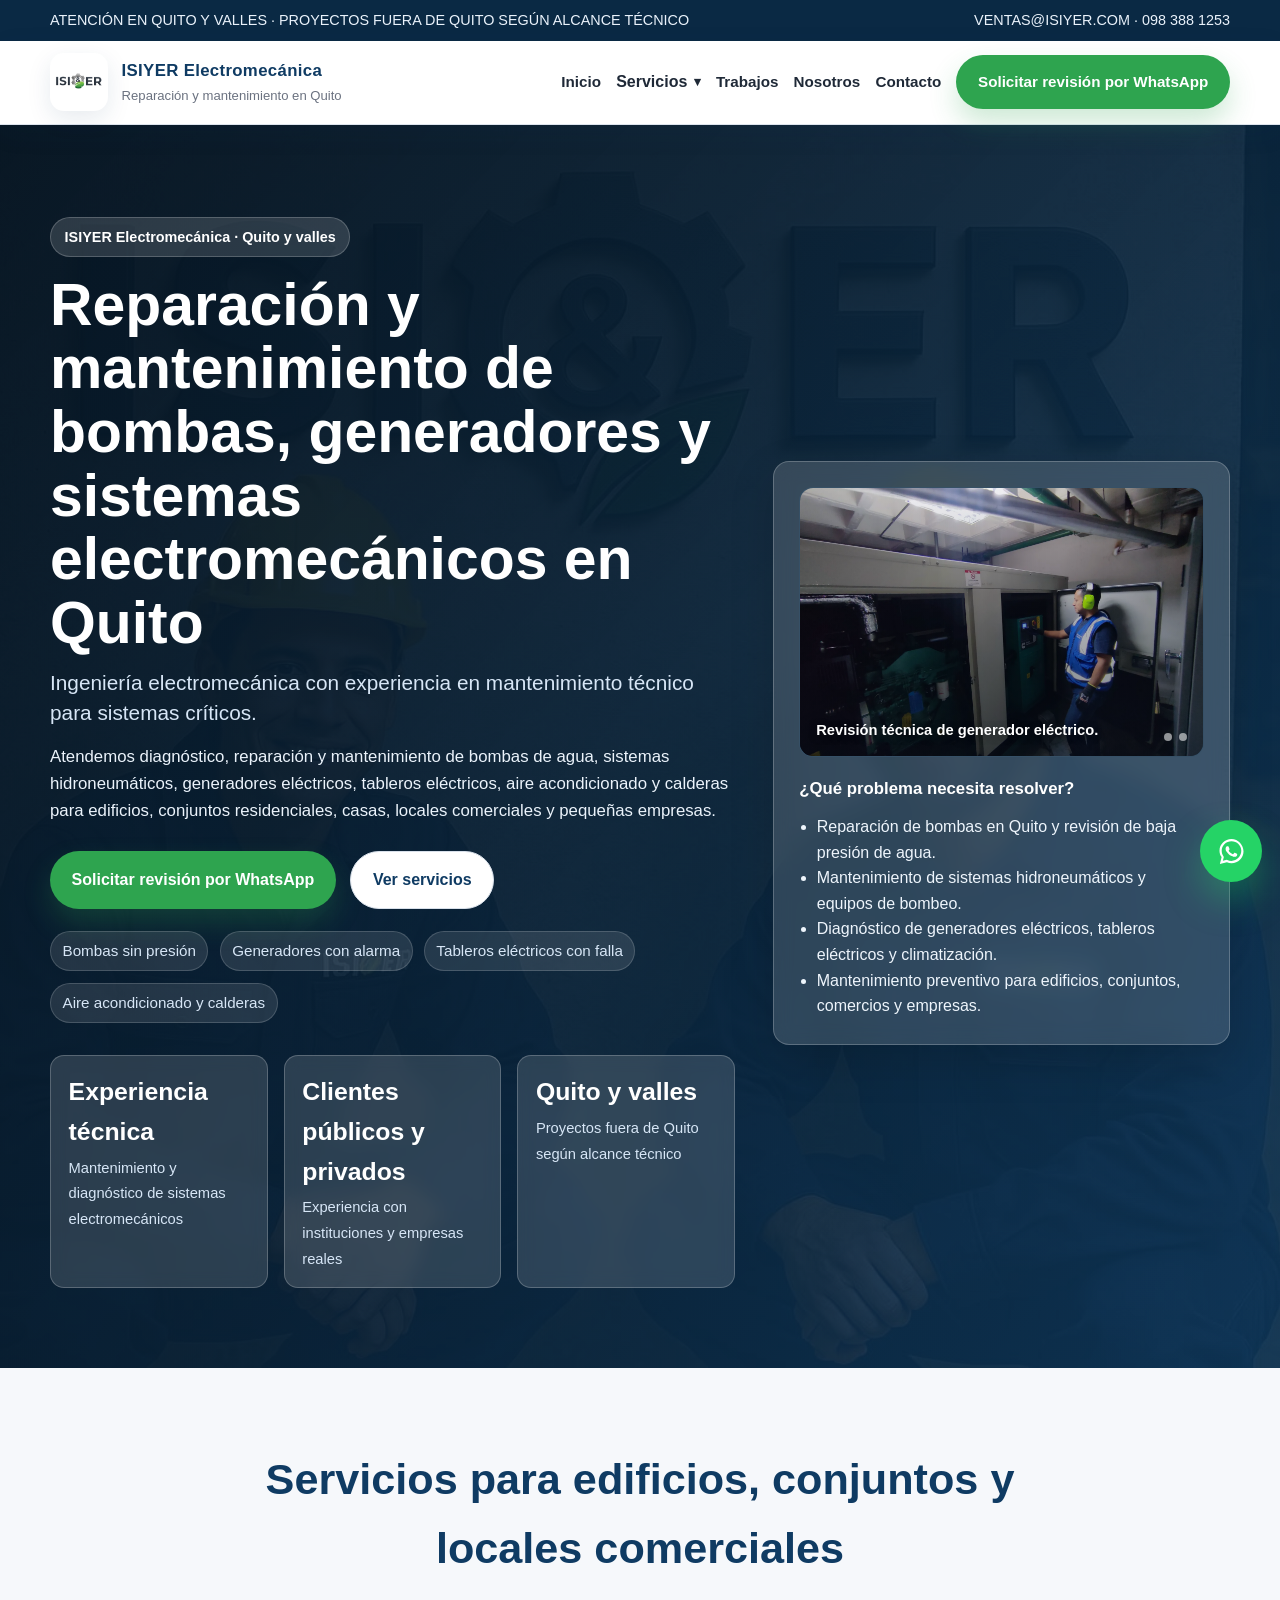
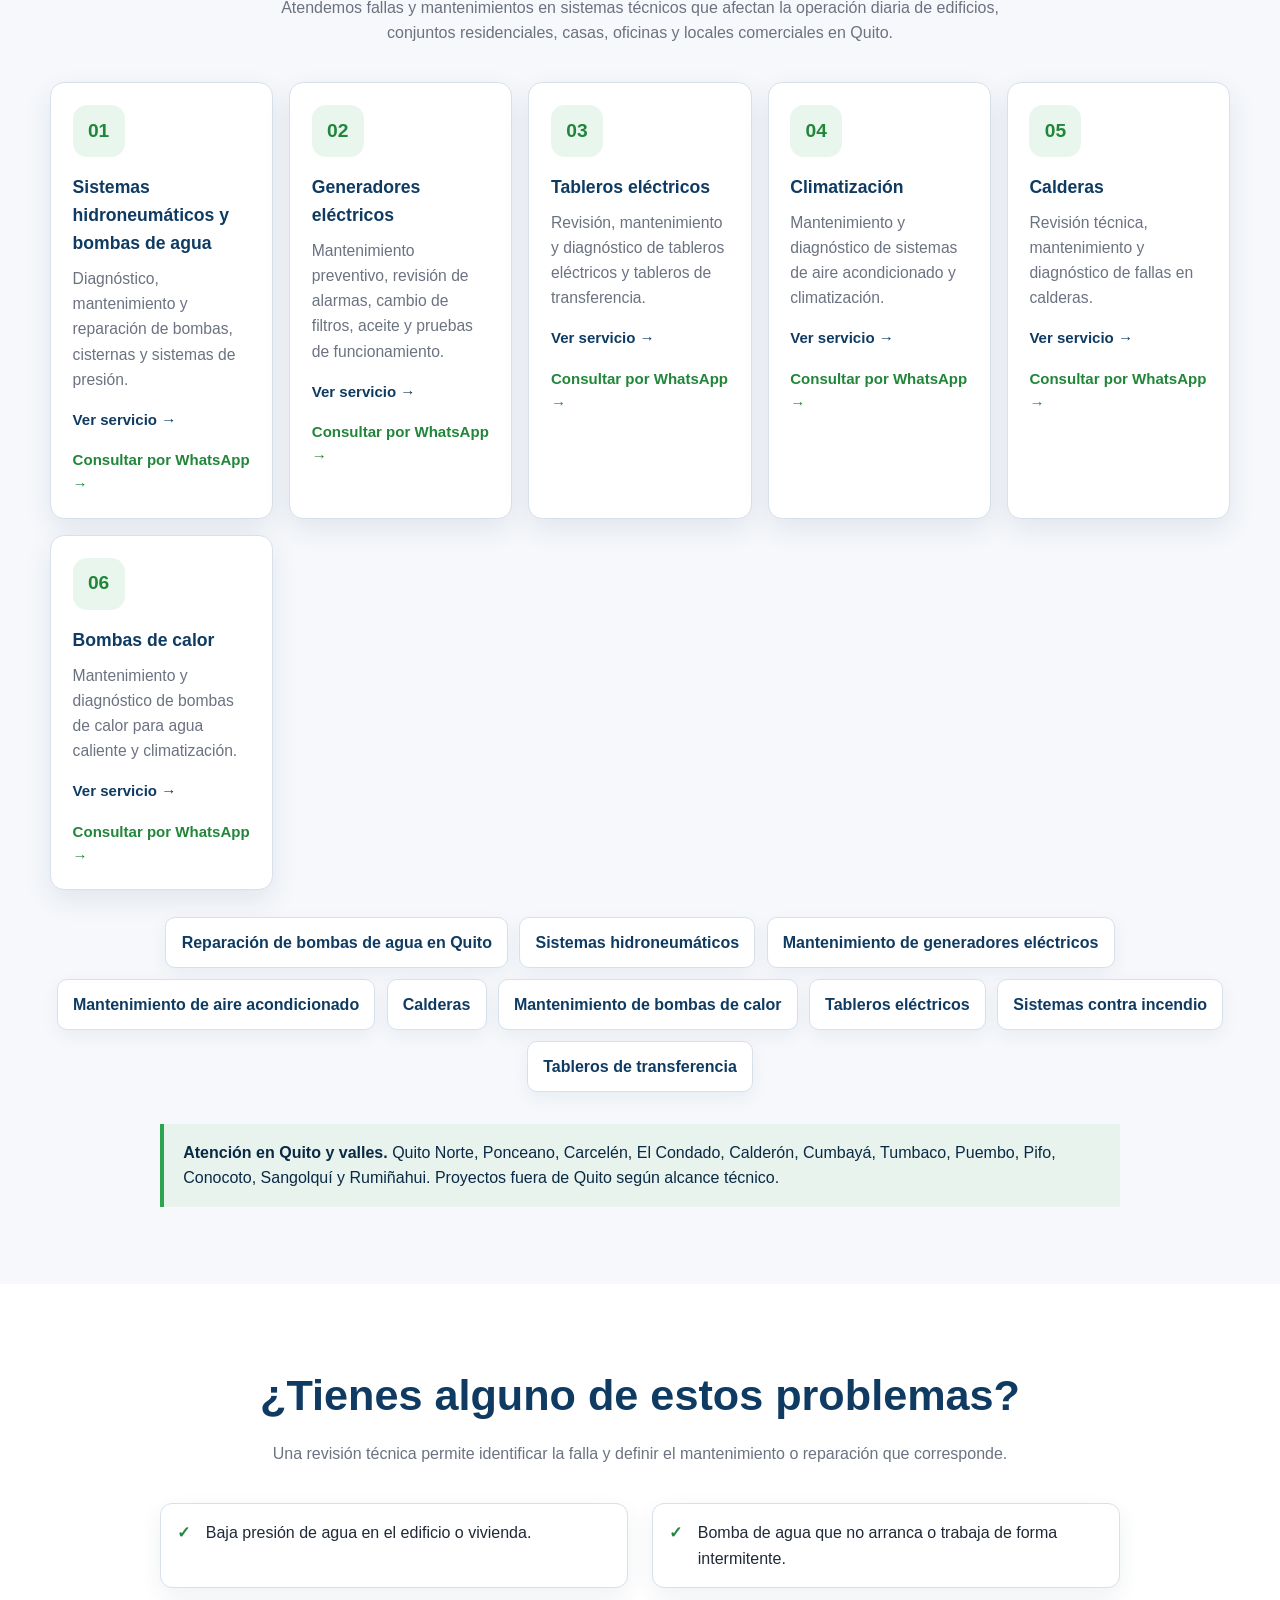
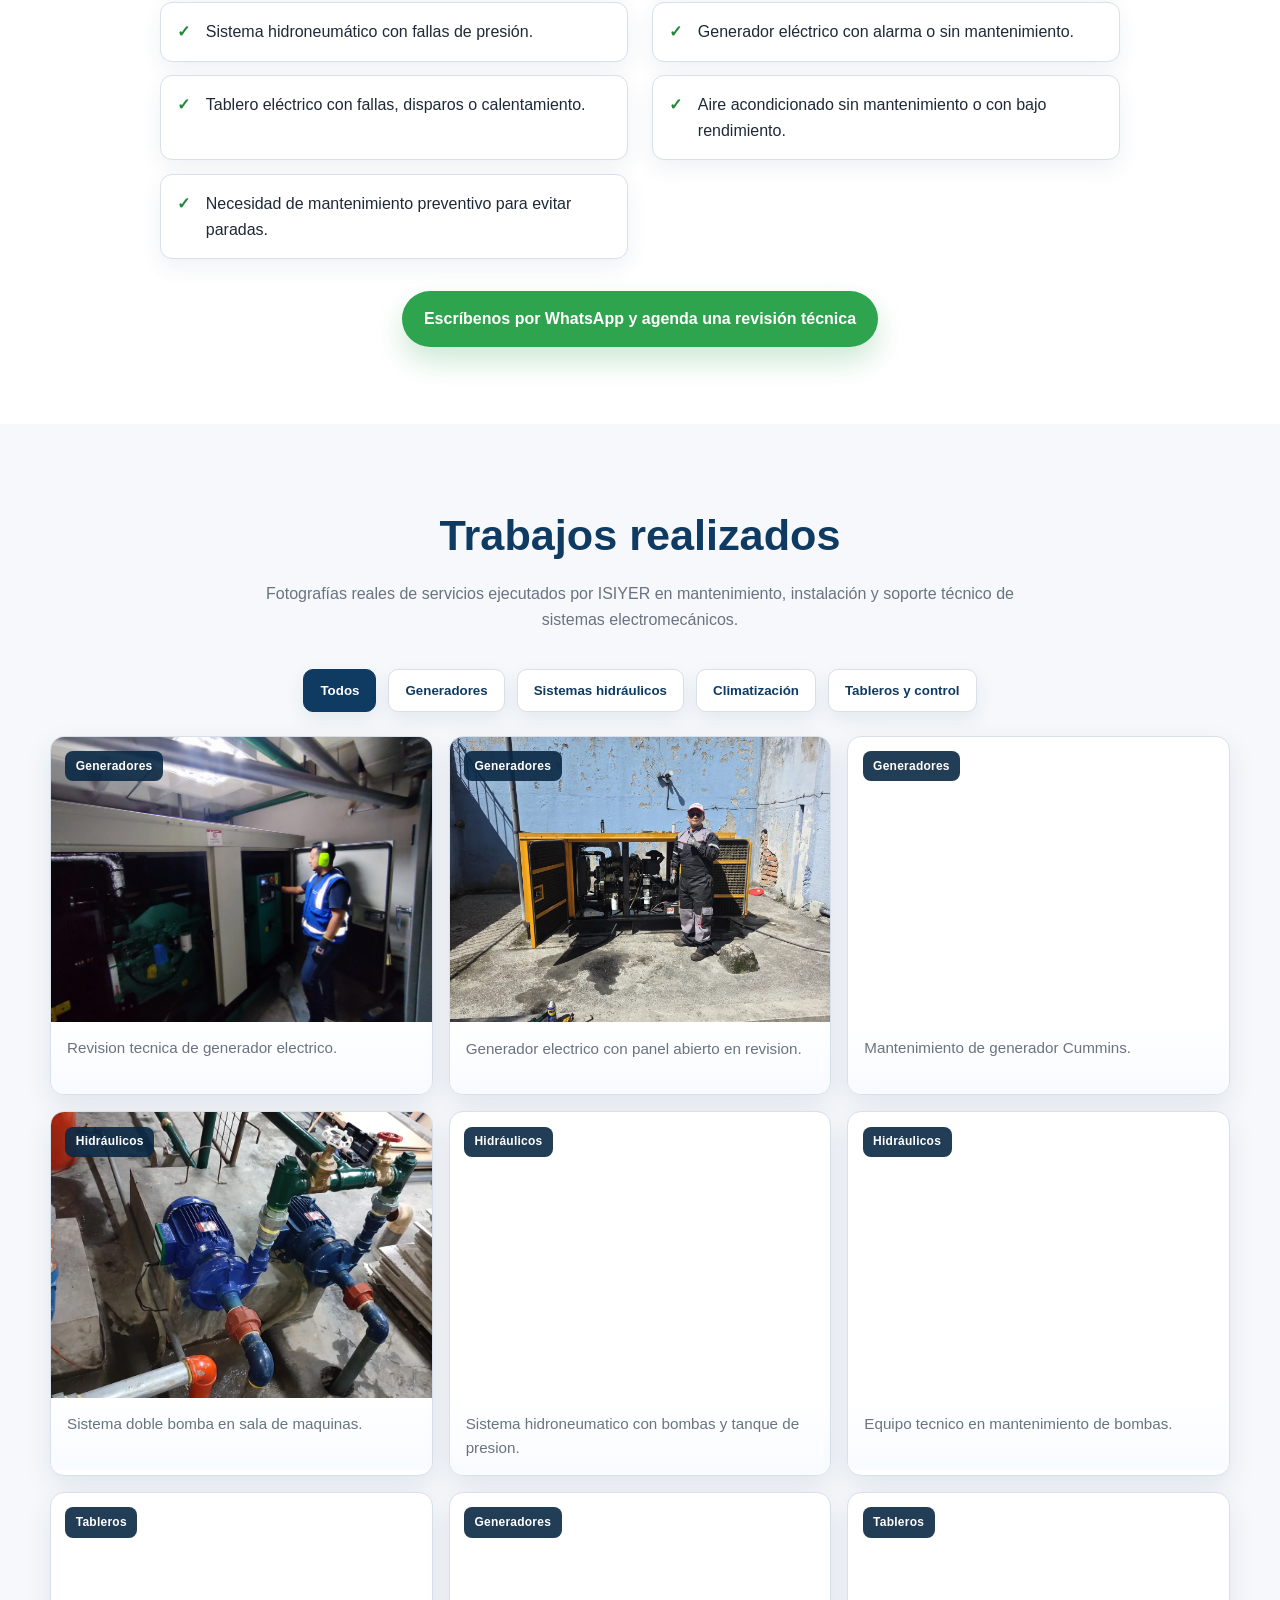
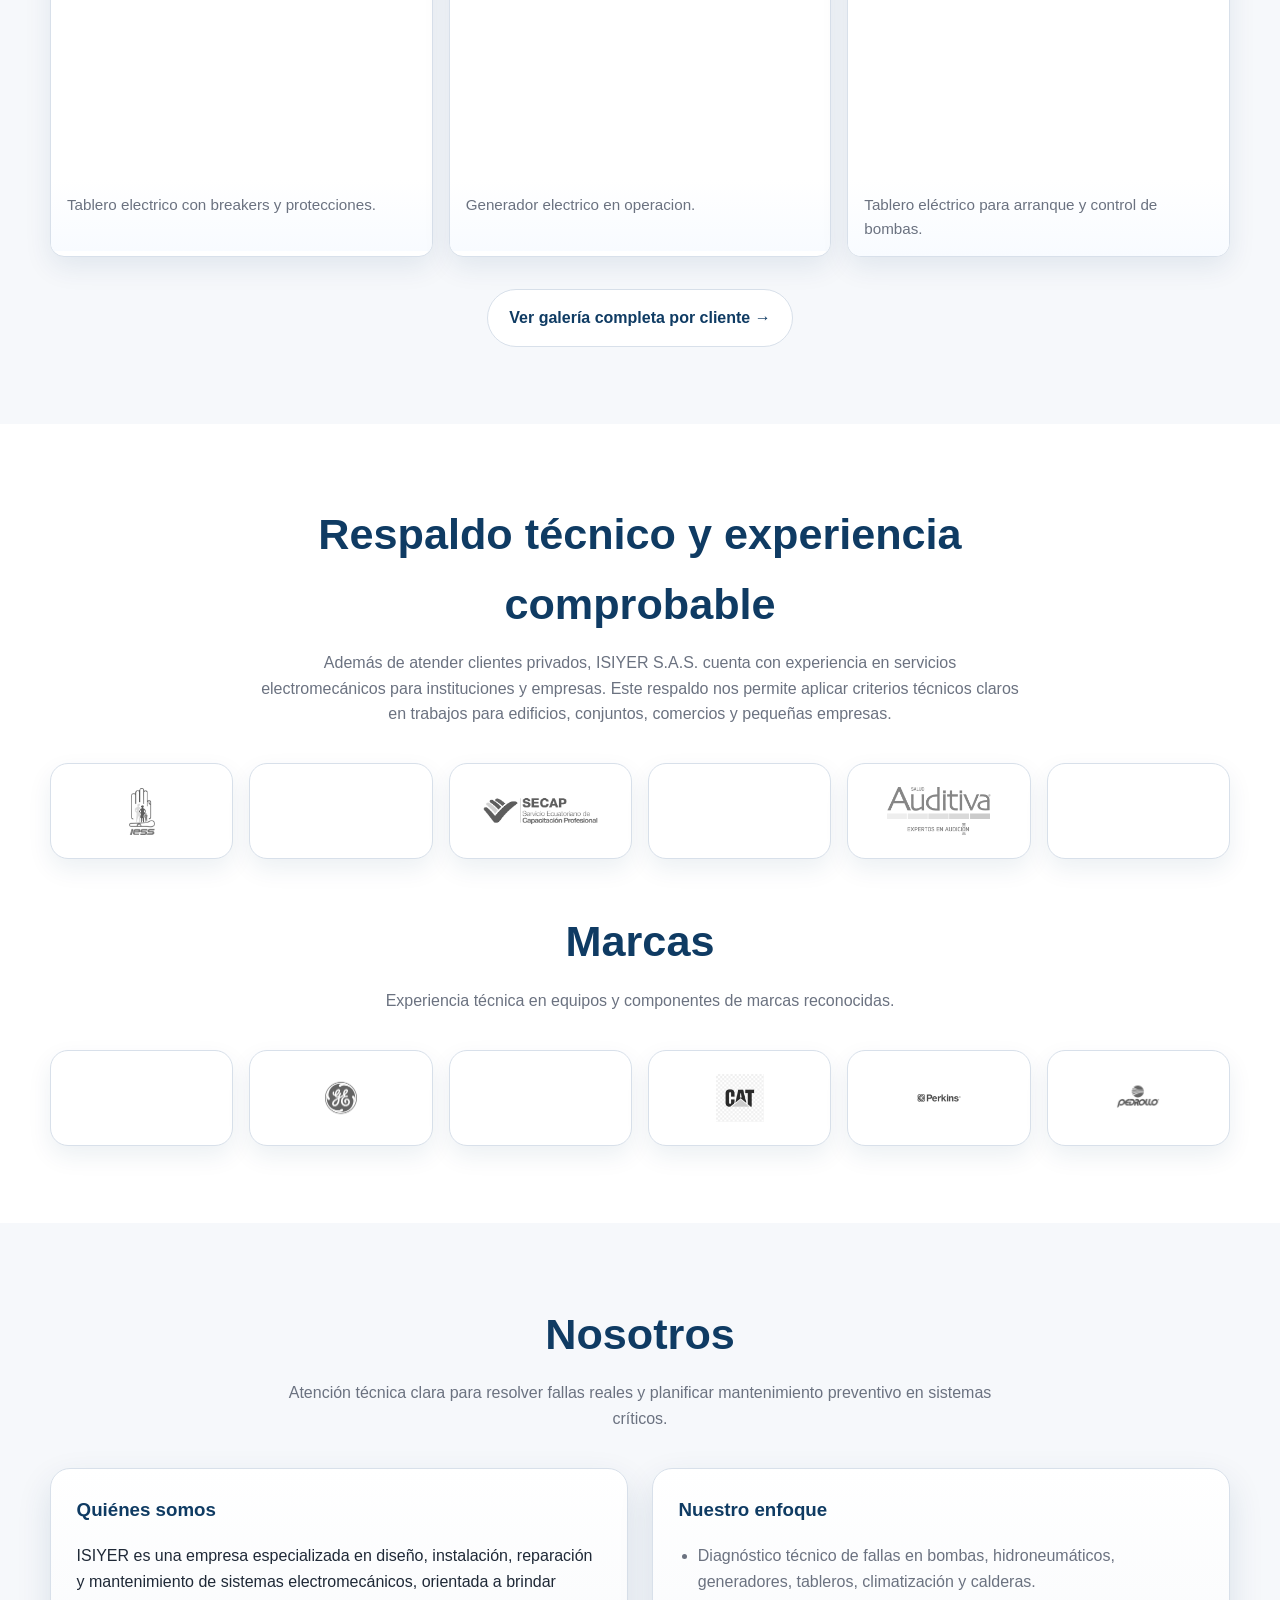
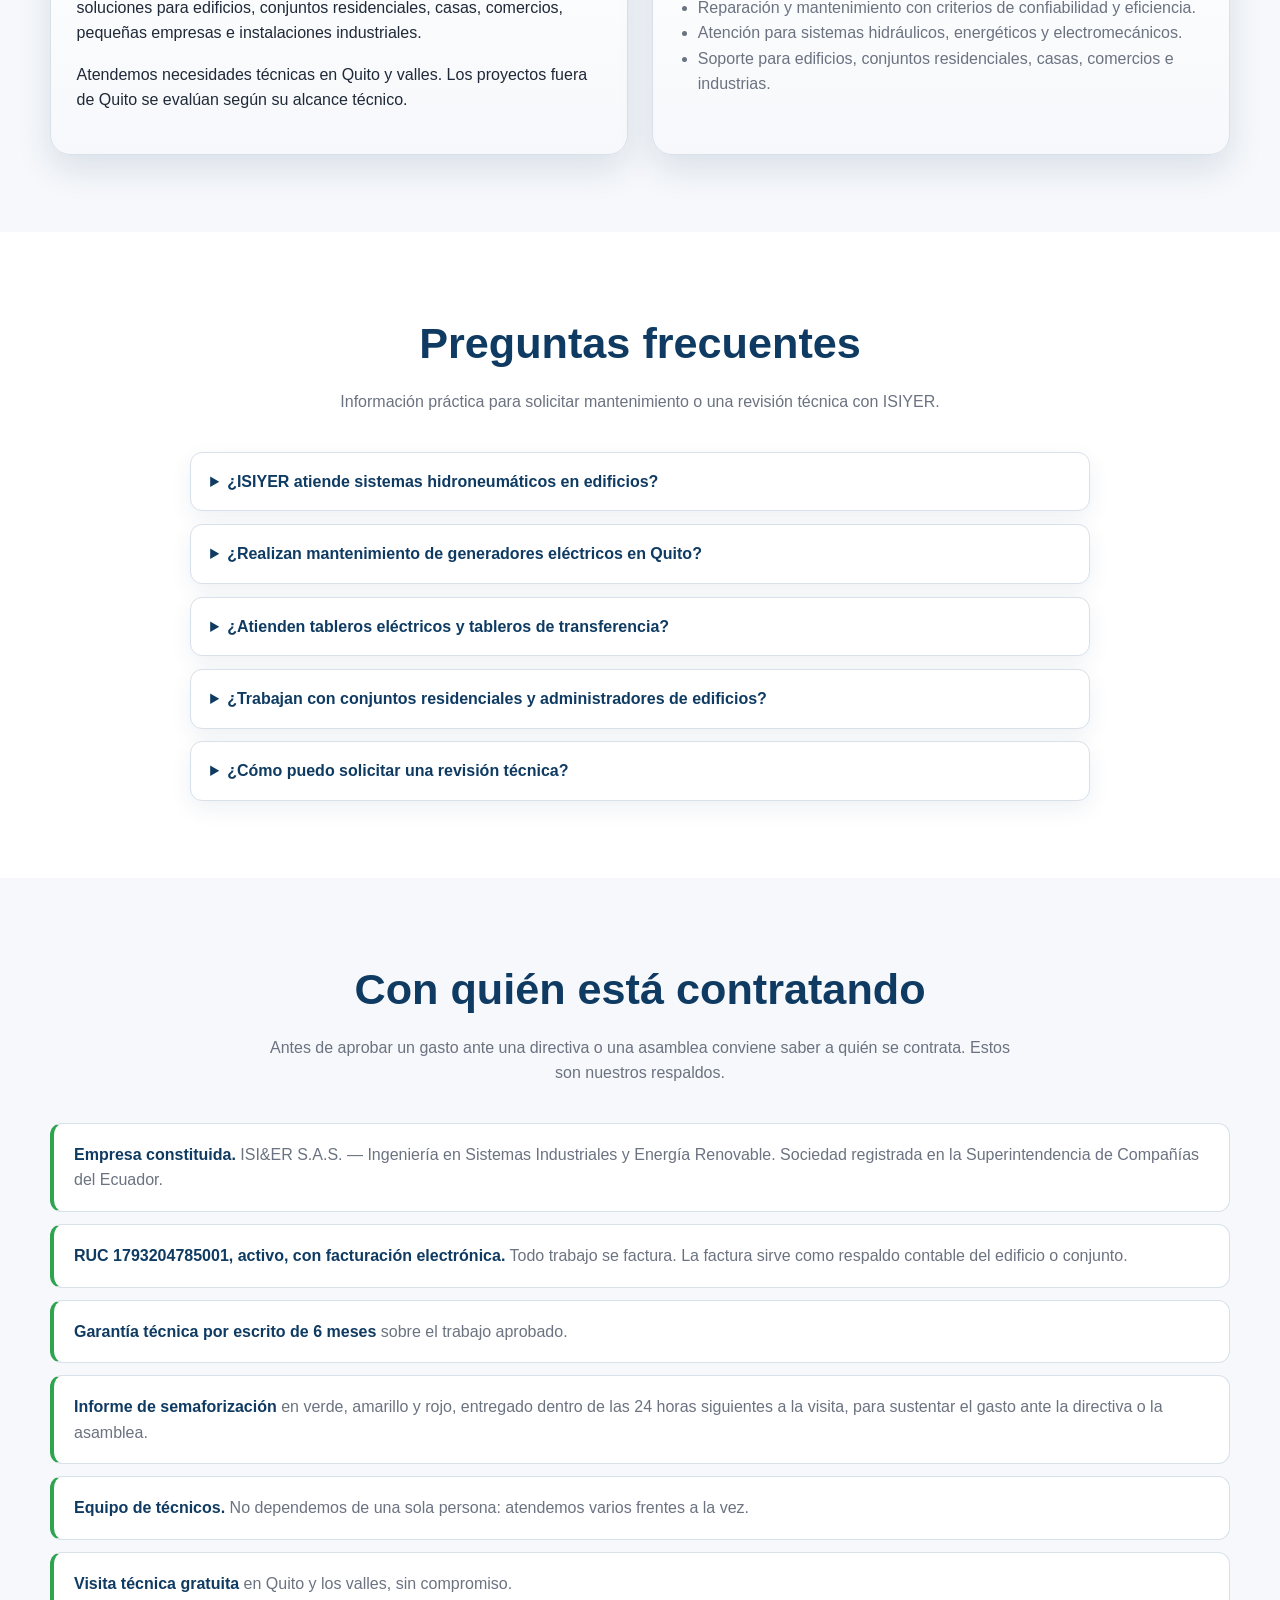
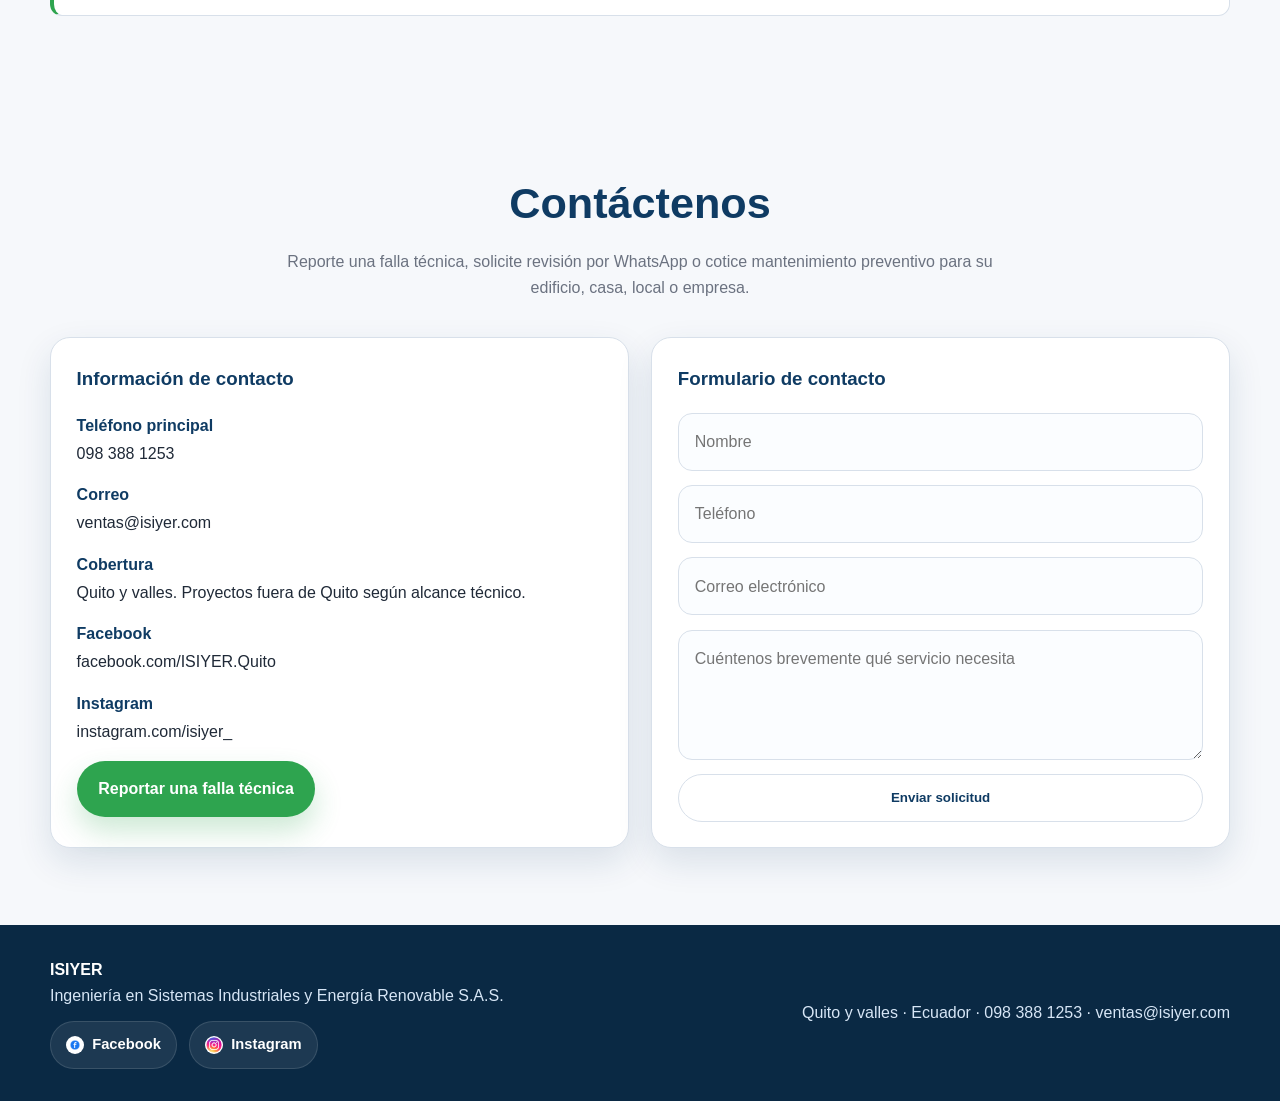
==== index.html @ 51ef0b0d "Portada: Bombas de calor en menu, tarjeta y chips + bloque de formalidad con RUC La pagina bombas-de" ====
<!DOCTYPE html>
<html lang="es">
<head>
  <meta charset="UTF-8" />
  <meta name="viewport" content="width=device-width, initial-scale=1.0" />
  <title>Reparación de bombas, generadores y tableros en Quito | ISIYER Electromecánica</title>
  <meta name="description" content="Mantenimiento y reparación de bombas de agua, sistemas hidroneumáticos, generadores eléctricos, tableros, climatización y calderas en Quito. Atención a edificios, conjuntos, casas y locales comerciales." />
  <meta name="robots" content="index, follow" />
  <link rel="canonical" href="https://www.isiyer.com/" />
  <meta name="author" content="ISIYER S.A.S." />
  <meta name="theme-color" content="#0f3b63" />
  <meta property="og:type" content="website" />
  <meta property="og:title" content="ISIYER Electromecánica | Reparación y mantenimiento en Quito" />
  <meta property="og:description" content="Revisión técnica de bombas, sistemas hidroneumáticos, generadores, tableros, climatización y calderas para edificios, conjuntos, casas y locales en Quito." />
  <meta property="og:image" content="1.jpeg" />
  <meta property="og:locale" content="es_EC" />
  <meta name="twitter:card" content="summary_large_image" />
  <meta name="twitter:title" content="ISIYER Electromecánica | Reparación y mantenimiento en Quito" />
  <meta name="twitter:description" content="Revisión técnica de bombas, hidroneumáticos, generadores, tableros, climatización y calderas para clientes privados en Quito." />
  <meta name="twitter:image" content="1.jpeg" />
  <link rel="icon" type="image/png" href="ISIYERLOGO.png">
  <script async src="https://www.googletagmanager.com/gtag/js?id=G-1HBVBWM2G4"></script>
  <script>
    window.dataLayer = window.dataLayer || [];
    function gtag(){dataLayer.push(arguments);}
    gtag('js', new Date());
    gtag('config', 'G-1HBVBWM2G4');
  </script>
  <script src="analytics-isiyer.js" defer></script>

  <style>
    html { -webkit-text-size-adjust: 100%; scroll-behavior: smooth; }
    body { text-rendering: optimizeLegibility; }

    :root {
      --primary: #0f3b63;
      --primary-dark: #0a2944;
      --accent: #2ea44f;
      --accent-dark: #22863a;
      --text: #1f2937;
      --muted: #6b7280;
      --bg: #f6f8fb;
      --white: #ffffff;
      --border: #d8e0ea;
      --shadow: 0 14px 35px rgba(15, 59, 99, 0.12);
      --radius: 20px;
      --max: 1180px;
    }

    * { box-sizing: border-box; }

    body {
      margin: 0;
      font-family: Arial, Helvetica, sans-serif;
      color: var(--text);
      background: var(--white);
      line-height: 1.6;
    }

    img {
      max-width: 100%;
      display: block;
    }

    a {
      color: inherit;
      text-decoration: none;
    }

    .container {
      width: min(var(--max), calc(100% - 2rem));
      margin: 0 auto;
    }

    .sr-only {
      position: absolute;
      width: 1px;
      height: 1px;
      padding: 0;
      margin: -1px;
      overflow: hidden;
      clip: rect(0, 0, 0, 0);
      white-space: nowrap;
      border: 0;
    }

    .topbar {
      background: var(--primary-dark);
      color: #eaf2fb;
      font-size: 0.9rem;
    }

    .topbar-inner {
      display: flex;
      justify-content: space-between;
      gap: 1rem;
      padding: 0.55rem 0;
      flex-wrap: wrap;
    }

    header {
      position: sticky;
      top: 0;
      z-index: 30;
      background: rgba(255,255,255,0.98);
      backdrop-filter: blur(10px);
      border-bottom: 1px solid rgba(216, 224, 234, 0.85);
      box-shadow: 0 8px 28px rgba(15, 59, 99, 0.07);
    }

    .nav {
      display: flex;
      align-items: center;
      justify-content: space-between;
      gap: 1.4rem;
      padding: 0.78rem 0;
    }

    .brand {
      display: flex;
      align-items: center;
      gap: 0.85rem;
      min-width: 0;
    }

    .brand img {
      width: 58px;
      height: 58px;
      object-fit: contain;
      border-radius: 14px;
      background: #fff;
      padding: 0.25rem;
      box-shadow: 0 8px 24px rgba(15, 59, 99, 0.10);
    }

    .brand-text {
      min-width: 0;
    }

    .brand-text strong {
      display: block;
      color: var(--primary);
      font-size: 1.05rem;
      letter-spacing: 0.02em;
    }

    .brand-text span {
      display: block;
      color: var(--muted);
      font-size: 0.82rem;
    }

    nav ul {
      display: flex;
      list-style: none;
      gap: 0.95rem;
      padding: 0;
      margin: 0;
      align-items: center;
      flex-wrap: wrap;
      justify-content: flex-end;
    }

    nav a {
      font-size: 0.95rem;
      font-weight: 700;
    }

    nav a:hover {
      color: var(--primary);
    }

    .btn {
      display: inline-flex;
      align-items: center;
      justify-content: center;
      gap: 0.5rem;
      padding: 0.95rem 1.35rem;
      border-radius: 999px;
      font-weight: 700;
      transition: transform 0.2s ease, box-shadow 0.2s ease, background 0.2s ease;
      border: none;
      cursor: pointer;
    }

    .btn:hover {
      transform: translateY(-2px);
    }

    .btn-primary {
      background: var(--accent);
      color: var(--white);
      box-shadow: 0 14px 28px rgba(46, 164, 79, 0.24);
    }

    .btn-primary:hover {
      background: var(--accent-dark);
    }

    .btn-secondary {
      background: var(--white);
      color: var(--primary);
      border: 1px solid var(--border);
    }

    .hero {
      background:
        linear-gradient(135deg, rgba(6,24,39,0.96), rgba(15,59,99,0.86)),
        url('1.jpeg') center/cover no-repeat;
      color: var(--white);
      padding: 5.8rem 0 5rem;
      overflow: hidden;
      position: relative;
    }

    .hero::before {
      content: "";
      position: absolute;
      inset: 0;
      background: linear-gradient(90deg, rgba(5,15,26,0.36), rgba(5,15,26,0.08));
      pointer-events: none;
    }

    .hero-grid {
      position: relative;
      z-index: 1;
      display: grid;
      grid-template-columns: 1.2fr 0.8fr;
      gap: 2.4rem;
      align-items: center;
    }

    .eyebrow {
      display: inline-block;
      background: rgba(255,255,255,0.14);
      border: 1px solid rgba(255,255,255,0.2);
      padding: 0.45rem 0.85rem;
      border-radius: 999px;
      font-size: 0.9rem;
      margin-bottom: 1rem;
      font-weight: 700;
    }

    .hero h1 {
      font-size: clamp(2.15rem, 4.6vw, 3.75rem);
      line-height: 1.08;
      margin: 0 0 1rem;
      max-width: 840px;
    }

    .hero h1 span {
      display: block;
      font-size: clamp(1rem, 2vw, 1.3rem);
      font-weight: 500;
      color: #d7e6f6;
      margin-top: 0.85rem;
      line-height: 1.45;
    }

    .hero p {
      margin: 0 0 1.65rem;
      font-size: 1.05rem;
      color: #ebf3fb;
      max-width: 680px;
    }

    .hero-actions {
      display: flex;
      flex-wrap: wrap;
      gap: 0.9rem;
      margin-bottom: 1.35rem;
    }

    .hero-points {
      display: flex;
      gap: 0.7rem;
      flex-wrap: wrap;
      color: #d7e6f6;
      font-size: 0.95rem;
    }

    .hero-points span {
      background: rgba(255,255,255,0.11);
      border: 1px solid rgba(255,255,255,0.16);
      border-radius: 999px;
      padding: 0.45rem 0.72rem;
    }

    .trust-stats {
      display: grid;
      grid-template-columns: repeat(3, 1fr);
      gap: 1rem;
      margin-top: 2rem;
    }

    .stat-box {
      background: rgba(255,255,255,0.14);
      border: 1px solid rgba(255,255,255,0.22);
      border-radius: 14px;
      padding: 1rem 1.1rem;
      backdrop-filter: blur(8px);
    }

    .stat-box strong {
      display: block;
      font-size: 1.55rem;
      color: #ffffff;
      margin-bottom: 0.2rem;
    }

    .stat-box span {
      color: #d7e6f6;
      font-size: 0.92rem;
    }

    .hero-card {
      background: rgba(255,255,255,0.15);
      border: 1px solid rgba(255,255,255,0.22);
      border-radius: 16px;
      padding: 1.55rem;
      box-shadow: 0 16px 45px rgba(0,0,0,0.15);
      backdrop-filter: blur(10px);
    }

    .hero-card h3 {
      margin-top: 0;
      margin-bottom: 0.7rem;
      font-size: 1.05rem;
    }

    .hero-card ul {
      margin: 0;
      padding-left: 1.1rem;
      color: #eef5fc;
    }

    .hero-carousel {
      position: relative;
      min-height: 270px;
      border-radius: 14px;
      overflow: hidden;
      margin-bottom: 1.2rem;
      background: #0a2944;
      border: 1px solid rgba(255,255,255,0.18);
    }

    .hero-slide {
      position: absolute;
      inset: 0;
      margin: 0;
      opacity: 0;
      animation: heroFade 12s infinite;
    }

    .hero-slide:first-child {
      opacity: 1;
    }

    .hero-slide:nth-child(2) {
      animation-delay: 6s;
    }

    .hero-slide img {
      width: 100%;
      height: 100%;
      min-height: 270px;
      object-fit: cover;
    }

    .hero-slide::after {
      content: "";
      position: absolute;
      inset: 0;
      background: linear-gradient(180deg, rgba(5,15,26,0.05), rgba(5,15,26,0.58));
    }

    .hero-slide figcaption {
      position: absolute;
      left: 1rem;
      right: 3.2rem;
      bottom: 0.85rem;
      z-index: 1;
      color: #ffffff;
      font-size: 0.92rem;
      font-weight: 700;
      text-shadow: 0 2px 8px rgba(0,0,0,0.35);
    }

    .hero-carousel-dots {
      position: absolute;
      right: 1rem;
      bottom: 0.95rem;
      z-index: 2;
      display: flex;
      gap: 0.45rem;
    }

    .hero-carousel-dots span {
      width: 8px;
      height: 8px;
      border-radius: 50%;
      background: rgba(255,255,255,0.55);
      animation: heroDot 12s infinite;
    }

    .hero-carousel-dots span:nth-child(2) {
      animation-delay: 6s;
    }

    @keyframes heroFade {
      0%, 45% { opacity: 1; }
      50%, 95% { opacity: 0; }
      100% { opacity: 1; }
    }

    @keyframes heroDot {
      0%, 45% { background: #ffffff; transform: scale(1.25); }
      50%, 95% { background: rgba(255,255,255,0.55); transform: scale(1); }
      100% { background: #ffffff; transform: scale(1.25); }
    }

    @media (prefers-reduced-motion: reduce) {
      .hero-slide,
      .hero-carousel-dots span,
      .whatsapp-float {
        animation: none;
      }

      .hero-slide {
        opacity: 0;
      }

      .hero-slide:first-child {
        opacity: 1;
      }
    }

    .section {
      padding: 4.8rem 0;
    }

    .section.alt {
      background: var(--bg);
    }

    .section-title {
      text-align: center;
      max-width: 760px;
      margin: 0 auto 2.3rem;
    }

    .section-title h2 {
      margin: 0 0 0.7rem;
      font-size: clamp(1.8rem, 4vw, 2.7rem);
      color: var(--primary);
    }

    .section-title p {
      margin: 0;
      color: var(--muted);
    }

    .grid-4 {
      display: grid;
      grid-template-columns: repeat(4, 1fr);
      gap: 1rem;
    }

    .service-grid {
      grid-template-columns: repeat(5, minmax(0, 1fr));
    }

    .card {
      background: var(--white);
      border: 1px solid var(--border);
      border-radius: 14px;
      padding: 1.35rem;
      box-shadow: 0 10px 28px rgba(15, 59, 99, 0.09);
      height: 100%;
      transition: transform 0.2s ease, box-shadow 0.2s ease, border-color 0.2s ease;
    }

    .card:hover {
      transform: translateY(-3px);
      border-color: rgba(46, 164, 79, 0.35);
      box-shadow: 0 16px 34px rgba(15, 59, 99, 0.14);
    }

    .card-icon {
      width: 52px;
      height: 52px;
      border-radius: 14px;
      display: grid;
      place-items: center;
      background: rgba(46, 164, 79, 0.10);
      color: var(--accent-dark);
      font-weight: bold;
      margin-bottom: 1rem;
      font-size: 1.2rem;
    }

    .card h3 {
      margin: 0 0 0.55rem;
      color: var(--primary);
      font-size: 1.1rem;
    }

    .card p {
      margin: 0;
      color: var(--muted);
      font-size: 0.98rem;
    }

    .service-cta {
      display: inline-flex;
      margin-top: 1rem;
      color: var(--accent-dark);
      font-weight: 700;
      font-size: 0.94rem;
    }

    .service-cta:hover {
      color: var(--primary);
    }

    .service-page-link {
      display: inline-flex;
      margin-top: 1rem;
      margin-right: 0.85rem;
      color: var(--primary);
      font-size: 0.94rem;
      font-weight: 800;
    }

    .service-page-link:hover {
      color: var(--accent-dark);
    }

    .problem-grid {
      display: grid;
      grid-template-columns: repeat(2, 1fr);
      gap: 0.85rem 1.5rem;
      max-width: 960px;
      margin: 0 auto 2rem;
      padding: 0;
      list-style: none;
    }

    .problem-grid li {
      position: relative;
      padding: 1rem 1rem 1rem 2.8rem;
      background: var(--white);
      border: 1px solid var(--border);
      border-radius: 12px;
      box-shadow: 0 8px 22px rgba(15, 59, 99, 0.07);
    }

    .problem-grid li::before {
      content: "✓";
      position: absolute;
      left: 1rem;
      color: var(--accent-dark);
      font-weight: 700;
    }

    .section-cta {
      text-align: center;
    }

    .coverage-note {
      max-width: 960px;
      margin: 2rem auto 0;
      padding: 1rem 1.2rem;
      border-left: 4px solid var(--accent);
      background: rgba(46, 164, 79, 0.07);
      color: var(--primary-dark);
    }

    .faq-list {
      max-width: 900px;
      margin: 0 auto;
      display: grid;
      gap: 0.8rem;
    }

    .faq-list details {
      background: var(--white);
      border: 1px solid var(--border);
      border-radius: 12px;
      padding: 1rem 1.2rem;
      box-shadow: 0 8px 22px rgba(15, 59, 99, 0.07);
    }

    .faq-list summary {
      color: var(--primary);
      font-weight: 700;
      cursor: pointer;
    }

    .faq-list p {
      margin: 0.75rem 0 0;
      color: var(--muted);
    }

    .service-links {
      margin-top: 1.7rem;
      display: flex;
      gap: 0.7rem;
      flex-wrap: wrap;
      justify-content: center;
    }

    .chip {
      padding: 0.72rem 0.95rem;
      border: 1px solid var(--border);
      border-radius: 10px;
      background: var(--white);
      color: var(--primary);
      font-weight: 600;
      box-shadow: 0 6px 18px rgba(15, 59, 99, 0.06);
    }

    .gallery-toolbar {
      display: flex;
      justify-content: center;
      gap: 0.75rem;
      flex-wrap: wrap;
      margin-bottom: 1.5rem;
    }

    .filter-btn {
      border: 1px solid var(--border);
      background: var(--white);
      color: var(--primary);
      padding: 0.8rem 1rem;
      border-radius: 10px;
      font-weight: 700;
      cursor: pointer;
      transition: all 0.2s ease;
      box-shadow: 0 8px 20px rgba(15, 59, 99, 0.08);
    }

    .filter-btn:hover,
    .filter-btn.active {
      background: var(--primary);
      color: var(--white);
      border-color: var(--primary);
    }

    .gallery {
      display: grid;
      grid-template-columns: repeat(3, 1fr);
      gap: 1rem;
    }

    .gallery figure {
      margin: 0;
      background: var(--white);
      border-radius: 14px;
      overflow: hidden;
      border: 1px solid var(--border);
      box-shadow: 0 10px 28px rgba(15, 59, 99, 0.09);
      cursor: pointer;
      transition: transform 0.25s ease, box-shadow 0.25s ease;
      position: relative;
    }

    .gallery figure:hover {
      transform: translateY(-4px);
      box-shadow: 0 18px 38px rgba(15, 59, 99, 0.18);
    }

    .gallery figure.hidden {
      display: none;
    }

    .gallery img {
      aspect-ratio: 4 / 3;
      object-fit: cover;
      width: 100%;
    }

    .gallery figcaption {
      padding: 0.9rem 1rem;
      color: var(--muted);
      font-size: 0.95rem;
      min-height: 72px;
      background: linear-gradient(180deg, #ffffff, #f8fbff);
    }

    .gallery-tag {
      position: absolute;
      top: 0.9rem;
      left: 0.9rem;
      background: rgba(10, 41, 68, 0.9);
      color: var(--white);
      padding: 0.35rem 0.65rem;
      border-radius: 8px;
      font-size: 0.75rem;
      font-weight: 700;
      letter-spacing: 0.02em;
    }

    .lightbox {
      position: fixed;
      inset: 0;
      background: rgba(5, 15, 26, 0.88);
      display: none;
      align-items: center;
      justify-content: center;
      padding: 1.2rem;
      z-index: 200;
    }

    .lightbox.open {
      display: flex;
    }

    .lightbox-content {
      max-width: 1100px;
      width: 100%;
      background: #0c2237;
      border-radius: 24px;
      overflow: hidden;
      border: 1px solid rgba(255,255,255,0.12);
      box-shadow: 0 24px 60px rgba(0, 0, 0, 0.35);
    }

    .lightbox-content img {
      width: 100%;
      max-height: 72vh;
      object-fit: contain;
      background: #091826;
    }

    .lightbox-caption {
      padding: 1rem 1.2rem 1.25rem;
      color: #e8f1fb;
    }

    .lightbox-close {
      position: absolute;
      top: 1.25rem;
      right: 1.25rem;
      width: 46px;
      height: 46px;
      border: none;
      border-radius: 50%;
      background: rgba(255,255,255,0.14);
      color: var(--white);
      font-size: 1.5rem;
      cursor: pointer;
    }

    .logo-grid {
      display: grid;
      grid-template-columns: repeat(6, 1fr);
      gap: 1rem;
      align-items: stretch;
    }

    .logo-box {
      background: var(--white);
      border: 1px solid var(--border);
      border-radius: 18px;
      min-height: 96px;
      display: grid;
      place-items: center;
      padding: 1rem;
      box-shadow: 0 10px 24px rgba(15, 59, 99, 0.08);
      transition: transform 0.25s ease, box-shadow 0.25s ease;
    }

    .logo-box img {
      max-height: 48px;
      width: auto;
      object-fit: contain;
      filter: grayscale(100%);
      opacity: 0.85;
      transition: all .25s ease;
    }

    .logo-box:hover {
      transform: translateY(-4px);
      box-shadow: 0 18px 38px rgba(15,59,99,.18);
    }

    .logo-box:hover img {
      filter: none;
      opacity: 1;
    }

    .about-grid {
      display: grid;
      grid-template-columns: 1fr 1fr;
      gap: 1.5rem;
      align-items: stretch;
    }

    .about-panel {
      background: linear-gradient(180deg, #ffffff, #f6f8fb);
      border: 1px solid var(--border);
      border-radius: var(--radius);
      padding: 1.6rem;
      box-shadow: var(--shadow);
    }

    .about-panel h3 {
      margin-top: 0;
      color: var(--primary);
    }

    .about-list {
      margin: 1rem 0 0;
      padding-left: 1.2rem;
      color: var(--muted);
    }

    .contact-grid {
      display: grid;
      grid-template-columns: 1fr 1fr;
      gap: 1.4rem;
    }

    .contact-card {
      background: var(--white);
      border: 1px solid var(--border);
      border-radius: var(--radius);
      padding: 1.6rem;
      box-shadow: var(--shadow);
    }

    .contact-card h3 {
      margin-top: 0;
      color: var(--primary);
    }

    .contact-item {
      margin-bottom: 1rem;
    }

    .contact-item strong {
      display: block;
      margin-bottom: 0.15rem;
      color: var(--primary);
    }

    .form {
      display: grid;
      gap: 0.9rem;
    }

    .form input,
    .form textarea {
      width: 100%;
      border: 1px solid var(--border);
      border-radius: 14px;
      padding: 0.95rem 1rem;
      font: inherit;
      color: var(--text);
      background: #fbfdff;
    }

    .form textarea {
      min-height: 130px;
      resize: vertical;
    }

    footer {
      background: var(--primary-dark);
      color: #d7e6f6;
      padding: 2rem 0;
      margin-top: 0;
    }

    .footer-grid {
      display: flex;
      justify-content: space-between;
      gap: 1rem;
      flex-wrap: wrap;
      align-items: center;
    }

    .footer-grid strong {
      color: #fff;
    }

    .social-links {
      display: flex;
      gap: 0.75rem;
      flex-wrap: wrap;
      margin-top: 0.8rem;
    }

    .social-pill {
      display: inline-flex;
      align-items: center;
      gap: 0.5rem;
      padding: 0.7rem 0.95rem;
      border-radius: 999px;
      background: rgba(255,255,255,0.08);
      color: #fff;
      border: 1px solid rgba(255,255,255,0.12);
      font-weight: 700;
      font-size: 0.92rem;
    }

    .social-pill img {
      width: 18px;
      height: 18px;
      object-fit: contain;
      background: #fff;
      border-radius: 50%;
      padding: 1px;
    }

    .whatsapp-float {
      position: fixed;
      right: 18px;
      bottom: 18px;
      z-index: 120;
      width: 62px;
      height: 62px;
      padding: 0;
      border-radius: 50%;
      background: #25d366;
      color: #fff;
      display: inline-flex;
      align-items: center;
      justify-content: center;
      box-shadow: 0 18px 36px rgba(37, 211, 102, 0.35);
      animation: whatsappPulse 2.8s ease-in-out infinite;
    }

    .whatsapp-float svg {
      width: 31px;
      height: 31px;
      display: block;
    }

    @keyframes whatsappPulse {
      0%, 100% {
        transform: scale(1);
        box-shadow: 0 18px 36px rgba(37, 211, 102, 0.35);
      }
      45% {
        transform: scale(1.055);
        box-shadow: 0 18px 42px rgba(37, 211, 102, 0.45);
      }
    }

    @media (prefers-reduced-motion: reduce) {
      .whatsapp-float {
        animation: none;
      }
    }

    .reveal {
      opacity: 0;
      transform: translateY(28px);
      transition: opacity 0.7s ease, transform 0.7s ease;
    }

    .reveal.is-visible {
      opacity: 1;
      transform: translateY(0);
    }

    @media (max-width: 1080px) {
      .grid-4 { grid-template-columns: repeat(2, 1fr); }
      .service-grid { grid-template-columns: repeat(2, 1fr); }
      .logo-grid { grid-template-columns: repeat(3, 1fr); }
      .hero-grid, .about-grid, .contact-grid { grid-template-columns: 1fr; }
      .gallery { grid-template-columns: repeat(2, 1fr); }
      .trust-stats { grid-template-columns: 1fr; }
      .problem-grid { grid-template-columns: 1fr; }
      nav ul { gap: 0.8rem; }
    }

    @media (max-width: 760px) {
      .container { width: min(var(--max), calc(100% - 1.2rem)); }
      .nav { flex-direction: column; align-items: flex-start; gap: 0.75rem; }
      nav ul { justify-content: flex-start; gap: 0.55rem; }
      nav a { font-size: 0.9rem; }
      nav .btn { width: 100%; }
      .grid-4, .gallery, .logo-grid { grid-template-columns: 1fr; }
      .hero { padding: 3.2rem 0 3.6rem; }
      .hero h1 { font-size: clamp(2rem, 10vw, 2.8rem); }
      .hero p { font-size: 1rem; }
      .hero-actions .btn { width: 100%; min-height: 50px; }
      .hero-points span { width: 100%; }
      .hero-carousel { min-height: 220px; }
      .hero-slide img { min-height: 220px; }
      .brand img { width: 56px; height: 56px; }
      .gallery figcaption { min-height: 0; }
      .whatsapp-float {
        right: 14px;
        bottom: 14px;
        width: 56px;
        height: 56px;
      }

      .whatsapp-float svg {
        width: 28px;
        height: 28px;
      }
      .topbar-inner, .footer-grid { flex-direction: column; align-items: flex-start; }
    }
    /* Bloque de formalidad (RUC) — anadido 2026-09-03 */
    .respaldo-list{display:grid;gap:12px;padding:0;margin:0;list-style:none}
    .respaldo-list li{background:var(--white);border:1px solid var(--border);border-left:4px solid var(--accent);border-radius:12px;padding:18px 20px;color:var(--muted)}
    .respaldo-list strong{color:var(--primary)}
  </style>
  <link rel="stylesheet" href="navigation-isiyer.css" />
  <script src="navigation-isiyer.js" defer></script>
</head>
<body>
  <div class="topbar">
    <div class="container topbar-inner">
      <div>ATENCIÓN EN QUITO Y VALLES · PROYECTOS FUERA DE QUITO SEGÚN ALCANCE TÉCNICO</div>
      <div>VENTAS@ISIYER.COM · 098 388 1253</div>
    </div>
  </div>

  <header>
    <div class="container nav">
      <a href="#inicio" class="brand">
        <img src="ISIYERLOGO.png" alt="Logo de ISIYER Electromecánica en Quito" width="64" height="64" fetchpriority="high" decoding="async" />
        <div class="brand-text">
          <strong>ISIYER Electromecánica</strong>
          <span>Reparación y mantenimiento en Quito</span>
        </div>
      </a>

      <nav aria-label="Navegación principal">
        <ul class="main-nav-list">
          <li><a href="#inicio">Inicio</a></li>
          <li>
            <details class="services-menu">
              <summary aria-label="Abrir menú de servicios" aria-expanded="false">Servicios</summary>
              <ul class="services-submenu">
                <li><a href="bombas-de-agua.html">Bombas e hidroneumáticos</a></li>
                <li><a href="generadores-electricos.html">Generadores eléctricos</a></li>
                <li><a href="tableros-electricos.html">Tableros eléctricos</a></li>
                <li><a href="aire-acondicionado.html">Climatización</a></li>
                <li><a href="calderas.html">Calderas</a></li>
                <li><a href="bombas-de-calor.html">Bombas de calor</a></li>
              </ul>
            </details>
          </li>
          <li><a href="#proyectos">Trabajos</a></li>
          <li><a href="#nosotros">Nosotros</a></li>
          <li><a href="#contacto">Contacto</a></li>
          <li><a class="btn btn-primary" href="https://wa.me/593983881253?text=Hola%2C%20necesito%20ayuda%20con%20una%20reparaci%C3%B3n%20o%20mantenimiento%20en%20Quito%3A%20bomba%20de%20agua%2C%20generador%2C%20tablero%20el%C3%A9ctrico%2C%20aire%20acondicionado%20o%20caldera.%20%C2%BFMe%20pueden%20orientar%3F" target="_blank" rel="noopener noreferrer">Solicitar revisión por WhatsApp</a></li>
        </ul>
      </nav>
    </div>
  </header>

  <main>
    <section class="hero" id="inicio">
      <div class="container hero-grid">
        <div>
          <div class="eyebrow">ISIYER Electromecánica · Quito y valles</div>
          <h1>
            Reparación y mantenimiento de bombas, generadores y sistemas electromecánicos en Quito
            <span>Ingeniería electromecánica con experiencia en mantenimiento técnico para sistemas críticos.</span>
          </h1>
          <p>
            Atendemos diagnóstico, reparación y mantenimiento de bombas de agua, sistemas hidroneumáticos,
            generadores eléctricos, tableros eléctricos, aire acondicionado y calderas para edificios,
            conjuntos residenciales, casas, locales comerciales y pequeñas empresas.
          </p>
          <div class="hero-actions">
            <a class="btn btn-primary" href="https://wa.me/593983881253?text=Hola%2C%20necesito%20ayuda%20con%20una%20reparaci%C3%B3n%20o%20mantenimiento%20en%20Quito%3A%20bomba%20de%20agua%2C%20generador%2C%20tablero%20el%C3%A9ctrico%2C%20aire%20acondicionado%20o%20caldera.%20%C2%BFMe%20pueden%20orientar%3F" target="_blank" rel="noopener noreferrer">Solicitar revisión por WhatsApp</a>
            <a class="btn btn-secondary" href="#servicios">Ver servicios</a>
          </div>
          <div class="hero-points">
            <span>Bombas sin presión</span>
            <span>Generadores con alarma</span>
            <span>Tableros eléctricos con falla</span>
            <span>Aire acondicionado y calderas</span>
          </div>

          <div class="trust-stats reveal">
            <div class="stat-box">
              <strong>Experiencia técnica</strong>
              <span>Mantenimiento y diagnóstico de sistemas electromecánicos</span>
            </div>
            <div class="stat-box">
              <strong>Clientes públicos y privados</strong>
              <span>Experiencia con instituciones y empresas reales</span>
            </div>
            <div class="stat-box">
              <strong>Quito y valles</strong>
              <span>Proyectos fuera de Quito según alcance técnico</span>
            </div>
          </div>
        </div>

        <aside class="hero-card">
          <div class="hero-carousel" aria-label="Trabajos técnicos de ISIYER">
            <figure class="hero-slide">
              <img src="fotos/generador-tecnico-panel-control-quito-01.webp" alt="Técnico revisando panel de control de generador eléctrico en Quito" loading="eager" decoding="async" />
              <figcaption>Revisión técnica de generador eléctrico.</figcaption>
            </figure>
            <figure class="hero-slide">
              <img src="fotos/sistema-hidroneumatico-bombas-rojas-quito-01.webp" alt="Sistema hidroneumático con bombas rojas y tanque de presión en Quito" loading="eager" decoding="async" />
              <figcaption>Sistema hidroneumático con bombas y tanque.</figcaption>
            </figure>
            <div class="hero-carousel-dots" aria-hidden="true">
              <span></span>
              <span></span>
            </div>
          </div>
          <h3>¿Qué problema necesita resolver?</h3>
          <ul>
            <li>Reparación de bombas en Quito y revisión de baja presión de agua.</li>
            <li>Mantenimiento de sistemas hidroneumáticos y equipos de bombeo.</li>
            <li>Diagnóstico de generadores eléctricos, tableros eléctricos y climatización.</li>
            <li>Mantenimiento preventivo para edificios, conjuntos, comercios y empresas.</li>
          </ul>
        </aside>
      </div>
    </section>

    <section class="section alt reveal" id="servicios">
      <div class="container">
        <div class="section-title">
          <h2>Servicios para edificios, conjuntos y locales comerciales</h2>
          <p>
            Atendemos fallas y mantenimientos en sistemas técnicos que afectan la operación diaria de edificios,
            conjuntos residenciales, casas, oficinas y locales comerciales en Quito.
          </p>
        </div>

        <div class="grid-4 service-grid">
          <article class="card">
            <div class="card-icon">01</div>
            <h3>Sistemas hidroneumáticos y bombas de agua</h3>
            <p>Diagnóstico, mantenimiento y reparación de bombas, cisternas y sistemas de presión.</p>
            <a class="service-page-link" href="bombas-de-agua.html">Ver servicio →</a>
            <a class="service-cta" href="https://wa.me/593983881253?text=Hola%2C%20necesito%20una%20revisi%C3%B3n%20t%C3%A9cnica%20para%20bombas%20de%20agua%20y%20sistemas%20hidroneum%C3%A1ticos%20en%20Quito." target="_blank" rel="noopener noreferrer">Consultar por WhatsApp →</a>
          </article>

          <article class="card">
            <div class="card-icon">02</div>
            <h3>Generadores eléctricos</h3>
            <p>Mantenimiento preventivo, revisión de alarmas, cambio de filtros, aceite y pruebas de funcionamiento.</p>
            <a class="service-page-link" href="generadores-electricos.html">Ver servicio →</a>
            <a class="service-cta" href="https://wa.me/593983881253?text=Hola%2C%20necesito%20una%20revisi%C3%B3n%20t%C3%A9cnica%20para%20un%20generador%20el%C3%A9ctrico%20en%20Quito." target="_blank" rel="noopener noreferrer">Consultar por WhatsApp →</a>
          </article>

          <article class="card">
            <div class="card-icon">03</div>
            <h3>Tableros eléctricos</h3>
            <p>Revisión, mantenimiento y diagnóstico de tableros eléctricos y tableros de transferencia.</p>
            <a class="service-page-link" href="tableros-electricos.html">Ver servicio →</a>
            <a class="service-cta" href="https://wa.me/593983881253?text=Hola%2C%20necesito%20una%20revisi%C3%B3n%20t%C3%A9cnica%20para%20un%20tablero%20el%C3%A9ctrico%20en%20Quito." target="_blank" rel="noopener noreferrer">Consultar por WhatsApp →</a>
          </article>

          <article class="card">
            <div class="card-icon">04</div>
            <h3>Climatización</h3>
            <p>Mantenimiento y diagnóstico de sistemas de aire acondicionado y climatización.</p>
            <a class="service-page-link" href="aire-acondicionado.html">Ver servicio →</a>
            <a class="service-cta" href="https://wa.me/593983881253?text=Hola%2C%20necesito%20una%20revisi%C3%B3n%20t%C3%A9cnica%20para%20aire%20acondicionado%20o%20climatizaci%C3%B3n%20en%20Quito." target="_blank" rel="noopener noreferrer">Consultar por WhatsApp →</a>
          </article>

          <article class="card">
            <div class="card-icon">05</div>
            <h3>Calderas</h3>
            <p>Revisión técnica, mantenimiento y diagnóstico de fallas en calderas.</p>
            <a class="service-page-link" href="calderas.html">Ver servicio →</a>
            <a class="service-cta" href="https://wa.me/593983881253?text=Hola%2C%20necesito%20una%20revisi%C3%B3n%20t%C3%A9cnica%20para%20una%20caldera%20en%20Quito." target="_blank" rel="noopener noreferrer">Consultar por WhatsApp →</a>
          </article>

          <article class="card">
            <div class="card-icon">06</div>
            <h3>Bombas de calor</h3>
            <p>Mantenimiento y diagnóstico de bombas de calor para agua caliente y climatización.</p>
            <a class="service-page-link" href="bombas-de-calor.html">Ver servicio →</a>
            <a class="service-cta" href="https://wa.me/593983881253?text=Hola%2C%20necesito%20una%20revisi%C3%B3n%20t%C3%A9cnica%20para%20una%20bomba%20de%20calor%20en%20Quito." target="_blank" rel="noopener noreferrer">Consultar por WhatsApp →</a>
          </article>
        </div>

        <div class="service-links">
          <a class="chip" href="bombas-de-agua.html">Reparación de bombas de agua en Quito</a>
          <a class="chip" href="bombas-de-agua.html">Sistemas hidroneumáticos</a>
          <a class="chip" href="generadores-electricos.html">Mantenimiento de generadores eléctricos</a>
          <a class="chip" href="aire-acondicionado.html">Mantenimiento de aire acondicionado</a>
          <a class="chip" href="calderas.html">Calderas</a>
          <a class="chip" href="bombas-de-calor.html">Mantenimiento de bombas de calor</a>
          <a class="chip" href="tableros-electricos.html">Tableros eléctricos</a>
          <span class="chip">Sistemas contra incendio</span>
          <a class="chip" href="tableros-electricos.html">Tableros de transferencia</a>
        </div>

        <p class="coverage-note">
          <strong>Atención en Quito y valles.</strong> Quito Norte, Ponceano, Carcelén, El Condado, Calderón,
          Cumbayá, Tumbaco, Puembo, Pifo, Conocoto, Sangolquí y Rumiñahui. Proyectos fuera de Quito según alcance técnico.
        </p>
      </div>
    </section>

    <section class="section reveal" id="problemas">
      <div class="container">
        <div class="section-title">
          <h2>¿Tienes alguno de estos problemas?</h2>
          <p>Una revisión técnica permite identificar la falla y definir el mantenimiento o reparación que corresponde.</p>
        </div>

        <ul class="problem-grid">
          <li>Baja presión de agua en el edificio o vivienda.</li>
          <li>Bomba de agua que no arranca o trabaja de forma intermitente.</li>
          <li>Sistema hidroneumático con fallas de presión.</li>
          <li>Generador eléctrico con alarma o sin mantenimiento.</li>
          <li>Tablero eléctrico con fallas, disparos o calentamiento.</li>
          <li>Aire acondicionado sin mantenimiento o con bajo rendimiento.</li>
          <li>Necesidad de mantenimiento preventivo para evitar paradas.</li>
        </ul>

        <div class="section-cta">
          <a class="btn btn-primary" href="https://wa.me/593983881253?text=Hola%2C%20necesito%20una%20revisi%C3%B3n%20t%C3%A9cnica%20en%20Quito.%20%C2%BFMe%20pueden%20orientar%3F" target="_blank" rel="noopener noreferrer">Escríbenos por WhatsApp y agenda una revisión técnica</a>
        </div>
      </div>
    </section>

    <section class="section alt reveal" id="proyectos">
      <div class="container">
        <div class="section-title">
          <h2>Trabajos realizados</h2>
          <p>
            Fotografías reales de servicios ejecutados por ISIYER en mantenimiento, instalación y soporte técnico de sistemas electromecánicos.
          </p>
        </div>

        <div class="gallery-toolbar">
          <button class="filter-btn active" data-filter="todos">Todos</button>
          <button class="filter-btn" data-filter="generadores">Generadores</button>
          <button class="filter-btn" data-filter="hidraulicos">Sistemas hidráulicos</button>
          <button class="filter-btn" data-filter="climatizacion">Climatización</button>
          <button class="filter-btn" data-filter="tableros">Tableros y control</button>
        </div>

        <div class="gallery" id="gallery">
          <figure data-category="generadores" data-full="fotos/generador-tecnico-panel-control-quito-01.webp" data-caption="Revision tecnica de generador electrico.">
            <span class="gallery-tag">Generadores</span>
            <img src="fotos/generador-tecnico-panel-control-quito-01.webp" alt="Tecnico revisando panel de control de generador electrico en Quito" loading="lazy" decoding="async" />
            <figcaption>Revision tecnica de generador electrico.</figcaption>
          </figure>

          <figure data-category="generadores" data-full="fotos/generador-electrico-tecnico-quito-01.webp" data-caption="Tecnico revisando generador electrico con panel abierto.">
            <span class="gallery-tag">Generadores</span>
            <img src="fotos/generador-electrico-tecnico-quito-01.webp" alt="Tecnico revisando generador electrico en Quito" loading="lazy" decoding="async" />
            <figcaption>Generador electrico con panel abierto en revision.</figcaption>
          </figure>

          <figure data-category="generadores" data-full="fotos/mantenimiento-generador-cummins-quito-02.webp" data-caption="Mantenimiento de generador Cummins.">
            <span class="gallery-tag">Generadores</span>
            <img src="fotos/mantenimiento-generador-cummins-quito-02.webp" alt="Tecnico realizando mantenimiento de generador Cummins en Quito" loading="lazy" decoding="async" />
            <figcaption>Mantenimiento de generador Cummins.</figcaption>
          </figure>

          <figure data-category="hidraulicos" data-full="fotos/bombas-agua-sala-maquinas-quito-02.webp" data-caption="Sistema de doble bomba con tuberias y valvulas instaladas en sala de maquinas.">
            <span class="gallery-tag">Hidráulicos</span>
            <img src="fotos/bombas-agua-sala-maquinas-quito-02.webp" alt="Bombas de agua instaladas en sala de maquinas en Quito" loading="lazy" decoding="async" />
            <figcaption>Sistema doble bomba en sala de maquinas.</figcaption>
          </figure>

          <figure data-category="hidraulicos" data-full="fotos/sistema-hidroneumatico-bombas-rojas-quito-01.webp" data-caption="Sistema hidroneumatico con bombas y tanque de presion.">
            <span class="gallery-tag">Hidráulicos</span>
            <img src="fotos/sistema-hidroneumatico-bombas-rojas-quito-01.webp" alt="Sistema hidroneumatico con bombas y tanque de presion en Quito" loading="lazy" decoding="async" />
            <figcaption>Sistema hidroneumatico con bombas y tanque de presion.</figcaption>
          </figure>

          <figure data-category="hidraulicos" data-full="fotos/equipo-tecnico-mantenimiento-bombas-quito-01.webp" data-caption="Equipo tecnico en mantenimiento de bombas.">
            <span class="gallery-tag">Hidráulicos</span>
            <img src="fotos/equipo-tecnico-mantenimiento-bombas-quito-01.webp" alt="Equipo tecnico realizando mantenimiento de bombas en Quito" loading="lazy" decoding="async" />
            <figcaption>Equipo tecnico en mantenimiento de bombas.</figcaption>
          </figure>

          <figure data-category="tableros" data-full="fotos/tablero-electrico-breakers-abb-quito-01.webp" data-caption="Tablero electrico con breakers y protecciones.">
            <span class="gallery-tag">Tableros</span>
            <img src="fotos/tablero-electrico-breakers-abb-quito-01.webp" alt="Tablero electrico con breakers ABB en Quito" loading="lazy" decoding="async" />
            <figcaption>Tablero electrico con breakers y protecciones.</figcaption>
          </figure>

          <figure data-category="generadores" data-full="fotos/generador-electrico-operacion-quito-03.webp" data-caption="Generador electrico en operacion.">
            <span class="gallery-tag">Generadores</span>
            <img src="fotos/generador-electrico-operacion-quito-03.webp" alt="Generador electrico en sala de maquinas en Quito" loading="lazy" decoding="async" />
            <figcaption>Generador electrico en operacion.</figcaption>
          </figure>

          <figure data-category="tableros" data-full="fotos/tablero-electrico-arranque-bombas-quito-03.webp" data-caption="Tablero eléctrico para arranque y control de bombas.">
            <span class="gallery-tag">Tableros</span>
            <img src="fotos/tablero-electrico-arranque-bombas-quito-03.webp" alt="Tablero eléctrico para arranque y control de bombas en Quito" loading="lazy" decoding="async" />
            <figcaption>Tablero eléctrico para arranque y control de bombas.</figcaption>
          </figure>
        </div>

        <div style="text-align:center; margin-top:2rem;">
          <a class="btn btn-secondary" href="galeria.html">Ver galería completa por cliente →</a>
        </div>
      </div>
    </section>

    <section class="section reveal" id="clientes">
      <div class="container">
        <div class="section-title">
          <h2>Respaldo técnico y experiencia comprobable</h2>
          <p>
            Además de atender clientes privados, ISIYER S.A.S. cuenta con experiencia en servicios electromecánicos para instituciones y empresas.
            Este respaldo nos permite aplicar criterios técnicos claros en trabajos para edificios, conjuntos, comercios y pequeñas empresas.
          </p>
        </div>

        <div class="logo-grid">
          <div class="logo-box"><img src="iess-ecuador-logo-B7CA7333BC-seeklogo.com.png" alt="IESS" loading="lazy" decoding="async"></div>
          <div class="logo-box"><img src="Ministerio_de_Defensa_Nacional_de_Ecuador.jpeg" alt="Ministerio de Defensa" loading="lazy" decoding="async"></div>
          <div class="logo-box"><img src="secap.png" alt="SECAP" loading="lazy" decoding="async"></div>
          <div class="logo-box"><img src="prefectura_de_imbabura.jpg" alt="Prefectura de Imbabura" loading="lazy" decoding="async"></div>
          <div class="logo-box"><img src="SALUD_AUDITIVA.png" alt="Salud Auditiva" loading="lazy" decoding="async"></div>
          <div class="logo-box"><img src="TERRA_CLUB.png" alt="Terra Club" loading="lazy" decoding="async"></div>
        </div>

        <div class="section-title" style="margin-top: 3rem;">
          <h2>Marcas</h2>
          <p>Experiencia técnica en equipos y componentes de marcas reconocidas.</p>
        </div>

        <div class="logo-grid">
  <div class="logo-box"><img src="john-deere-logo.png" alt="John Deere" loading="lazy" decoding="async"></div>
  <div class="logo-box"><img src="general_electric.png" alt="General Electric" loading="lazy" decoding="async"></div>
  <div class="logo-box"><img src="logo-weg-1536.png" alt="WEG" loading="lazy" decoding="async"></div>
  <div class="logo-box"><img src="cat.png" alt="CAT" loading="lazy" decoding="async"></div>
  <div class="logo-box"><img src="perkins.png" alt="Perkins" loading="lazy" decoding="async"></div>
  <div class="logo-box"><img src="pedrollo.png" alt="Pedrollo" loading="lazy" decoding="async"></div>
</div>
      </div>
    </section>

    <section class="section alt reveal" id="nosotros">
      <div class="container">
        <div class="section-title">
          <h2>Nosotros</h2>
          <p>
            Atención técnica clara para resolver fallas reales y planificar mantenimiento preventivo en sistemas críticos.
          </p>
        </div>

        <div class="about-grid">
          <div class="about-panel">
            <h3>Quiénes somos</h3>
            <p>
              ISIYER es una empresa especializada en diseño, instalación, reparación y mantenimiento de sistemas electromecánicos,
              orientada a brindar soluciones para edificios, conjuntos residenciales, casas, comercios, pequeñas empresas e instalaciones industriales.
            </p>
            <p>
              Atendemos necesidades técnicas en Quito y valles. Los proyectos fuera de Quito se evalúan según su alcance técnico.
            </p>
          </div>

          <div class="about-panel">
            <h3>Nuestro enfoque</h3>
            <ul class="about-list">
              <li>Diagnóstico técnico de fallas en bombas, hidroneumáticos, generadores, tableros, climatización y calderas.</li>
              <li>Reparación y mantenimiento con criterios de confiabilidad y eficiencia.</li>
              <li>Atención para sistemas hidráulicos, energéticos y electromecánicos.</li>
              <li>Soporte para edificios, conjuntos residenciales, casas, comercios e industrias.</li>
            </ul>
          </div>
        </div>
      </div>
    </section>

    <section class="section reveal" id="preguntas-frecuentes">
      <div class="container">
        <div class="section-title">
          <h2>Preguntas frecuentes</h2>
          <p>Información práctica para solicitar mantenimiento o una revisión técnica con ISIYER.</p>
        </div>

        <div class="faq-list">
          <details>
            <summary>¿ISIYER atiende sistemas hidroneumáticos en edificios?</summary>
            <p>Sí. Realizamos diagnóstico, mantenimiento y reparación de bombas de agua y sistemas hidroneumáticos para edificios, conjuntos y viviendas en Quito.</p>
          </details>
          <details>
            <summary>¿Realizan mantenimiento de generadores eléctricos en Quito?</summary>
            <p>Sí. Atendemos mantenimiento preventivo y correctivo, revisión de alarmas y diagnóstico de fallas de arranque en generadores eléctricos.</p>
          </details>
          <details>
            <summary>¿Atienden tableros eléctricos y tableros de transferencia?</summary>
            <p>Sí. Revisamos tableros eléctricos, protecciones y tableros de transferencia para identificar fallas y necesidades de mantenimiento.</p>
          </details>
          <details>
            <summary>¿Trabajan con conjuntos residenciales y administradores de edificios?</summary>
            <p>Sí. Atendemos administradores, conjuntos residenciales, edificios, casas, oficinas, locales comerciales y pequeñas empresas.</p>
          </details>
          <details>
            <summary>¿Cómo puedo solicitar una revisión técnica?</summary>
            <p>Puede escribir al WhatsApp 098 388 1253, llamar al mismo número o completar el formulario de contacto para describir el equipo y la falla.</p>
          </details>
        </div>
      </div>
    </section>

    <section class="section alt reveal">
      <div class="container">
        <div class="section-title">
          <h2>Con quién está contratando</h2>
          <p>Antes de aprobar un gasto ante una directiva o una asamblea conviene saber a quién se contrata. Estos son nuestros respaldos.</p>
        </div>
        <ul class="respaldo-list">
          <li><strong>Empresa constituida.</strong> ISI&amp;ER S.A.S. — Ingeniería en Sistemas Industriales y Energía Renovable. Sociedad registrada en la Superintendencia de Compañías del Ecuador.</li>
          <li><strong>RUC 1793204785001, activo, con facturación electrónica.</strong> Todo trabajo se factura. La factura sirve como respaldo contable del edificio o conjunto.</li>
          <li><strong>Garantía técnica por escrito de 6 meses</strong> sobre el trabajo aprobado.</li>
          <li><strong>Informe de semaforización</strong> en verde, amarillo y rojo, entregado dentro de las 24 horas siguientes a la visita, para sustentar el gasto ante la directiva o la asamblea.</li>
          <li><strong>Equipo de técnicos.</strong> No dependemos de una sola persona: atendemos varios frentes a la vez.</li>
          <li><strong>Visita técnica gratuita</strong> en Quito y los valles, sin compromiso.</li>
        </ul>
      </div>
    </section>

    <section class="section alt reveal" id="contacto">
      <div class="container">
        <div class="section-title">
          <h2>Contáctenos</h2>
          <p>
            Reporte una falla técnica, solicite revisión por WhatsApp o cotice mantenimiento preventivo para su edificio, casa, local o empresa.
          </p>
        </div>

        <div class="contact-grid">
          <div class="contact-card">
            <h3>Información de contacto</h3>
            <div class="contact-item">
              <strong>Teléfono principal</strong>
              <a href="tel:+593983881253">098 388 1253</a>
            </div>
            <div class="contact-item">
              <strong>Correo</strong>
              <a href="mailto:ventas@isiyer.com">ventas@isiyer.com</a>
            </div>
            <div class="contact-item">
              <strong>Cobertura</strong>
              Quito y valles. Proyectos fuera de Quito según alcance técnico.
            </div>
            <div class="contact-item">
              <strong>Facebook</strong>
              <a href="https://www.facebook.com/ISIYER.Quito?locale=es_LA" target="_blank" rel="noopener noreferrer">facebook.com/ISIYER.Quito</a>
            </div>
            <div class="contact-item">
              <strong>Instagram</strong>
              <a href="https://www.instagram.com/isiyer_/" target="_blank" rel="noopener noreferrer">instagram.com/isiyer_</a>
            </div>
            <a class="btn btn-primary" href="https://wa.me/593983881253?text=Hola%2C%20necesito%20ayuda%20con%20una%20reparaci%C3%B3n%20o%20mantenimiento%20en%20Quito%3A%20bomba%20de%20agua%2C%20generador%2C%20tablero%20el%C3%A9ctrico%2C%20aire%20acondicionado%20o%20caldera.%20%C2%BFMe%20pueden%20orientar%3F" target="_blank" rel="noopener noreferrer">Reportar una falla técnica</a>
          </div>

          <div class="contact-card">
            <h3>Formulario de contacto</h3>
           <form class="form" id="contactForm">
  <input type="text" id="nombre" aria-label="Nombre" placeholder="Nombre" required />
  <input type="text" id="telefono" aria-label="Teléfono" placeholder="Teléfono" required />
  <input type="email" id="correo" aria-label="Correo electrónico" placeholder="Correo electrónico" required />
  <textarea id="mensaje" aria-label="Servicio solicitado" placeholder="Cuéntenos brevemente qué servicio necesita" required></textarea>
  <button type="submit" class="btn btn-secondary">Enviar solicitud</button>
</form>
          </div>
        </div>
      </div>
    </section>
  </main>

  <footer>
    <div class="container footer-grid">
      <div>
        <strong>ISIYER</strong><br />
        Ingeniería en Sistemas Industriales y Energía Renovable S.A.S.
        <div class="social-links">
          <a class="social-pill" href="https://www.facebook.com/ISIYER.Quito?locale=es_LA" target="_blank" rel="noopener noreferrer"><img src="facebook-logo-icon-transparent-background-free-png.png" alt="Facebook" loading="lazy" decoding="async" />Facebook</a>
          <a class="social-pill" href="https://www.instagram.com/isiyer_/" target="_blank" rel="noopener noreferrer"><img src="logo-instagram_1080029-106.avif" alt="Instagram" loading="lazy" decoding="async" />Instagram</a>
        </div>
      </div>
      <div>Quito y valles · Ecuador · 098 388 1253 · ventas@isiyer.com</div>
    </div>
  </footer>

  <a class="whatsapp-float" href="https://wa.me/593983881253?text=Hola%2C%20necesito%20ayuda%20con%20una%20reparaci%C3%B3n%20o%20mantenimiento%20en%20Quito%3A%20bomba%20de%20agua%2C%20generador%2C%20tablero%20el%C3%A9ctrico%2C%20aire%20acondicionado%20o%20caldera.%20%C2%BFMe%20pueden%20orientar%3F" target="_blank" rel="noopener noreferrer" aria-label="Escribir por WhatsApp">
    <svg viewBox="0 0 32 32" aria-hidden="true" focusable="false">
      <path fill="currentColor" d="M16 3.2C9.1 3.2 3.6 8.6 3.6 15.2c0 2.4.8 4.7 2.2 6.6L4 28.8l7.3-1.7c1.5.6 3.1.9 4.7.9 6.9 0 12.4-5.4 12.4-12S22.9 3.2 16 3.2Zm0 22.5c-1.5 0-3-.3-4.3-1l-.5-.2-4.1 1 1-3.9-.3-.5c-1.3-1.7-1.9-3.7-1.9-5.8 0-5.4 4.5-9.8 10.1-9.8s10.1 4.4 10.1 9.8-4.5 10.4-10.1 10.4Zm5.6-7.4c-.3-.2-1.8-.9-2.1-1-.3-.1-.5-.2-.7.2-.2.3-.8 1-.9 1.2-.2.2-.3.2-.6.1-.3-.2-1.2-.4-2.4-1.4-.9-.8-1.5-1.7-1.7-2-.2-.3 0-.5.1-.6.1-.1.3-.3.4-.5.1-.2.2-.3.3-.5.1-.2 0-.4 0-.5-.1-.2-.7-1.7-1-2.3-.3-.6-.5-.5-.7-.5h-.6c-.2 0-.5.1-.8.4-.3.3-1 1-1 2.4s1 2.8 1.2 3c.2.3 2 3.2 5 4.4.7.3 1.3.5 1.7.6.7.2 1.4.2 1.9.1.6-.1 1.8-.7 2-1.4.2-.7.2-1.3.2-1.4-.1-.1-.3-.2-.6-.4Z" />
    </svg>
    <span class="sr-only">Escribir por WhatsApp</span>
  </a>

  <div class="lightbox" id="lightbox" aria-hidden="true">
    <button class="lightbox-close" id="lightboxClose" aria-label="Cerrar imagen">×</button>
    <div class="lightbox-content">
      <img id="lightboxImage" src="" alt="Vista ampliada del trabajo realizado" />
      <div class="lightbox-caption" id="lightboxCaption"></div>
    </div>
  </div>

  <script>
    const filterButtons = document.querySelectorAll('.filter-btn');
    const galleryItems = document.querySelectorAll('#gallery figure');
    const lightbox = document.getElementById('lightbox');
    const lightboxImage = document.getElementById('lightboxImage');
    const lightboxCaption = document.getElementById('lightboxCaption');
    const lightboxClose = document.getElementById('lightboxClose');

    filterButtons.forEach((button) => {
      button.addEventListener('click', () => {
        const filter = button.dataset.filter;

        filterButtons.forEach((btn) => btn.classList.remove('active'));
        button.classList.add('active');

        galleryItems.forEach((item) => {
          const category = item.dataset.category;
          const shouldShow = filter === 'todos' || category === filter;
          item.classList.toggle('hidden', !shouldShow);
        });
      });
    });

    galleryItems.forEach((item) => {
      item.addEventListener('click', () => {
        lightboxImage.src = item.dataset.full;
        lightboxCaption.textContent = item.dataset.caption;
        lightbox.classList.add('open');
        lightbox.setAttribute('aria-hidden', 'false');
      });
    });

    const closeLightbox = () => {
      lightbox.classList.remove('open');
      lightbox.setAttribute('aria-hidden', 'true');
      lightboxImage.src = '';
    };

    lightboxClose.addEventListener('click', closeLightbox);
    lightbox.addEventListener('click', (event) => {
      if (event.target === lightbox) {
        closeLightbox();
      }
    });

    document.addEventListener('keydown', (event) => {
      if (event.key === 'Escape' && lightbox.classList.contains('open')) {
        closeLightbox();
      }
    });

    const revealElements = document.querySelectorAll('.reveal');
    const revealObserver = new IntersectionObserver((entries) => {
      entries.forEach((entry) => {
        if (entry.isIntersecting) {
          entry.target.classList.add('is-visible');
          revealObserver.unobserve(entry.target);
        }
      });
    }, { threshold: 0.12 });

    revealElements.forEach((element) => revealObserver.observe(element));

    const normalLinks = document.querySelectorAll('a[href^="http"]');
    normalLinks.forEach((link) => {
      if (!link.hasAttribute('target')) return;
      link.setAttribute('rel', 'noopener noreferrer');
    });
  </script>

  <script type="application/ld+json">
  {
    "@context": "https://schema.org",
    "@type": "ProfessionalService",
    "name": "ISIYER S.A.S.",
    "alternateName": "ISIYER Electromecánica",
    "image": "https://www.isiyer.com/1.jpeg",
    "description": "Reparación, diagnóstico y mantenimiento electromecánico en Quito para bombas de agua, sistemas hidroneumáticos, generadores eléctricos, tableros eléctricos, aire acondicionado y calderas.",
    "telephone": ["+593983881253"],
    "email": "ventas@isiyer.com",
    "areaServed": "Quito y valles",
    "url": "https://www.isiyer.com/",
    "hasOfferCatalog": {
      "@type": "OfferCatalog",
      "name": "Servicios electromecánicos",
      "itemListElement": [
        { "@type": "Offer", "itemOffered": { "@type": "Service", "name": "Bombas de agua y sistemas hidroneumáticos" } },
        { "@type": "Offer", "itemOffered": { "@type": "Service", "name": "Mantenimiento de generadores eléctricos" } },
        { "@type": "Offer", "itemOffered": { "@type": "Service", "name": "Mantenimiento de tableros eléctricos" } },
        { "@type": "Offer", "itemOffered": { "@type": "Service", "name": "Climatización y aire acondicionado" } },
        { "@type": "Offer", "itemOffered": { "@type": "Service", "name": "Mantenimiento de calderas" } }
      ]
    },
    "sameAs": [
      "https://www.facebook.com/ISIYER.Quito?locale=es_LA",
      "https://www.instagram.com/isiyer_/"
    ]
  }
  </script>
  <script>
  const contactForm = document.getElementById('contactForm');

  if (contactForm) {
    contactForm.addEventListener('submit', function (event) {
      event.preventDefault();

      const nombre = document.getElementById('nombre').value.trim();
      const telefono = document.getElementById('telefono').value.trim();
      const correo = document.getElementById('correo').value.trim();
      const mensaje = document.getElementById('mensaje').value.trim();

      if (!nombre || !telefono || !correo || !mensaje) {
        alert('Por favor complete todos los campos antes de enviar.');
        return;
      }

      const texto = `Hola, soy ${nombre}.
Teléfono: ${telefono}
Correo: ${correo}

Estoy interesado en los servicios de ISIYER S.A.S.
Detalle de la solicitud:
${mensaje}`;

      const numeroWhatsapp = '593983881253';
      const url = `https://wa.me/${numeroWhatsapp}?text=${encodeURIComponent(texto)}`;

      if (typeof window.isiyerTrackWhatsAppFormSubmit === 'function') {
        window.isiyerTrackWhatsAppFormSubmit();
      }

      window.open(url, '_blank');
    });
  }
</script>
</body>
</html>
---- navigation-isiyer.css ----
.services-menu {
  position: relative;
  box-sizing: border-box;
}

.services-menu summary {
  display: inline-flex;
  align-items: center;
  gap: .4rem;
  min-height: 42px;
  color: inherit;
  font: inherit;
  font-weight: 700;
  cursor: pointer;
  list-style: none;
  white-space: nowrap;
}

.services-menu summary::-webkit-details-marker {
  display: none;
}

.services-menu summary::after {
  content: "▾";
  color: inherit;
  font-size: .8em;
  transition: transform .18s ease;
}

.services-menu[open] summary::after {
  transform: rotate(180deg);
}

.services-submenu {
  position: absolute;
  top: calc(100% + .55rem);
  left: 0;
  z-index: 100;
  display: grid !important;
  width: max-content;
  min-width: 270px;
  max-width: min(320px, calc(100vw - 2rem));
  gap: .15rem !important;
  margin: 0 !important;
  padding: .55rem !important;
  color: #17212b;
  background: #fff;
  border: 1px solid #d8e0ea;
  border-radius: 14px;
  box-shadow: 0 18px 42px rgba(8, 43, 73, .18);
  list-style: none !important;
  text-align: left;
  box-sizing: border-box;
}

.services-submenu a {
  display: block;
  margin: 0 !important;
  padding: .72rem .8rem;
  color: #17212b !important;
  border-radius: 9px;
  font-size: .92rem;
  line-height: 1.3;
  text-decoration: none;
}

.services-submenu a:hover,
.services-submenu a:focus-visible,
.services-submenu a[aria-current="page"] {
  color: #0f3b63 !important;
  background: #eaf3f9;
  text-decoration: none;
}

.secondary-service-nav {
  display: flex;
  align-items: center;
  justify-content: center;
  flex-wrap: wrap;
  gap: 4px 10px;
  box-sizing: border-box;
}

.secondary-service-nav > a,
.secondary-service-nav > .services-menu > summary {
  margin: 0 8px;
}

.secondary-service-nav > .services-menu > summary,
.service-nav-links > .services-menu > summary {
  color: #17212b !important;
}

.secondary-service-nav .nav-whatsapp,
.service-nav-links .nav-whatsapp {
  padding: 9px 15px;
  color: #06361d !important;
  background: #55df87;
  border-radius: 999px;
  text-decoration: none;
}

.service-nav-links {
  align-items: center;
}

.main-nav-list > li {
  position: relative;
}

@media (max-width: 760px) {
  .main-nav-list,
  .service-nav-links,
  .secondary-service-nav {
    align-items: stretch !important;
    width: 100%;
  }

  .main-nav-list > li,
  .services-menu {
    width: 100%;
  }

  .main-nav-list > li > a,
  .service-nav-links > a,
  .secondary-service-nav > a,
  .services-menu summary {
    display: flex;
    align-items: center;
    min-height: 44px;
  }

  .secondary-service-nav {
    flex-direction: column;
    padding: 12px 18px;
    text-align: left;
  }

  .secondary-service-nav > a,
  .secondary-service-nav > .services-menu > summary {
    margin: 0;
  }

  .services-submenu {
    position: static;
    width: 100%;
    min-width: 0;
    max-width: none;
    margin-top: .25rem !important;
    box-shadow: 0 8px 24px rgba(8, 43, 73, .12);
  }

  .secondary-service-nav .nav-whatsapp,
  .service-nav-links .nav-whatsapp {
    justify-content: center;
    margin-top: 4px;
  }
}

@media (prefers-reduced-motion: reduce) {
  .services-menu summary::after {
    transition: none;
  }
}

/* ============================================================
   MENÚ MÓVIL — botón hamburguesa (≤760px)
   Problema que resuelve: el encabezado ocupaba 411-454px en un
   celular de 844px de alto (49-54% de la pantalla) y en index y
   galeria era "sticky", así que no se iba nunca al desplazar.
   Los enlaces siguen intactos en el HTML: solo se ocultan por CSS.
   Si el JavaScript no corre, el menú queda como estaba antes.
   ============================================================ */

.nav-toggle {
  display: none;
}

@media (max-width: 760px) {
  .has-nav-toggle {
    flex-direction: row !important;
    flex-wrap: wrap;
    align-items: center !important;
    justify-content: space-between;
    gap: .6rem;
  }

  .has-nav-toggle > .brand {
    flex: 1 1 auto;
    min-width: 0;
  }

  .has-nav-toggle > .nav-toggle {
    display: inline-flex;
    align-items: center;
    justify-content: center;
    gap: .45rem;
    flex: 0 0 auto;
    min-width: 44px;
    min-height: 44px;
    padding: .5rem .75rem;
    color: inherit;
    font: inherit;
    font-size: .9rem;
    font-weight: 700;
    background: transparent;
    border: 1px solid currentColor;
    border-radius: 10px;
    cursor: pointer;
    opacity: .85;
  }

  .has-nav-toggle > .nav-toggle:hover,
  .has-nav-toggle > .nav-toggle:focus-visible {
    opacity: 1;
  }

  .nav-toggle-bars {
    display: grid;
    gap: 3px;
    width: 18px;
  }

  .nav-toggle-bars::before,
  .nav-toggle-bars::after,
  .nav-toggle-bars span {
    content: "";
    display: block;
    height: 2px;
    background: currentColor;
    border-radius: 2px;
  }

  .has-nav-toggle > nav[aria-label="Navegación principal"] {
    display: none;
    order: 3;
    width: 100%;
  }

  .has-nav-toggle.nav-abierto > nav[aria-label="Navegación principal"] {
    display: block;
    max-height: min(70vh, 520px);
    padding-bottom: .5rem;
    overflow-y: auto;
    overscroll-behavior: contain;
  }

  /* El menú abierto se ve como lista vertical cómoda para el pulgar */
  .has-nav-toggle.nav-abierto .main-nav-list,
  .has-nav-toggle.nav-abierto .service-nav-links {
    flex-direction: column !important;
    align-items: stretch !important;
    gap: 2px !important;
    width: 100%;
  }
}
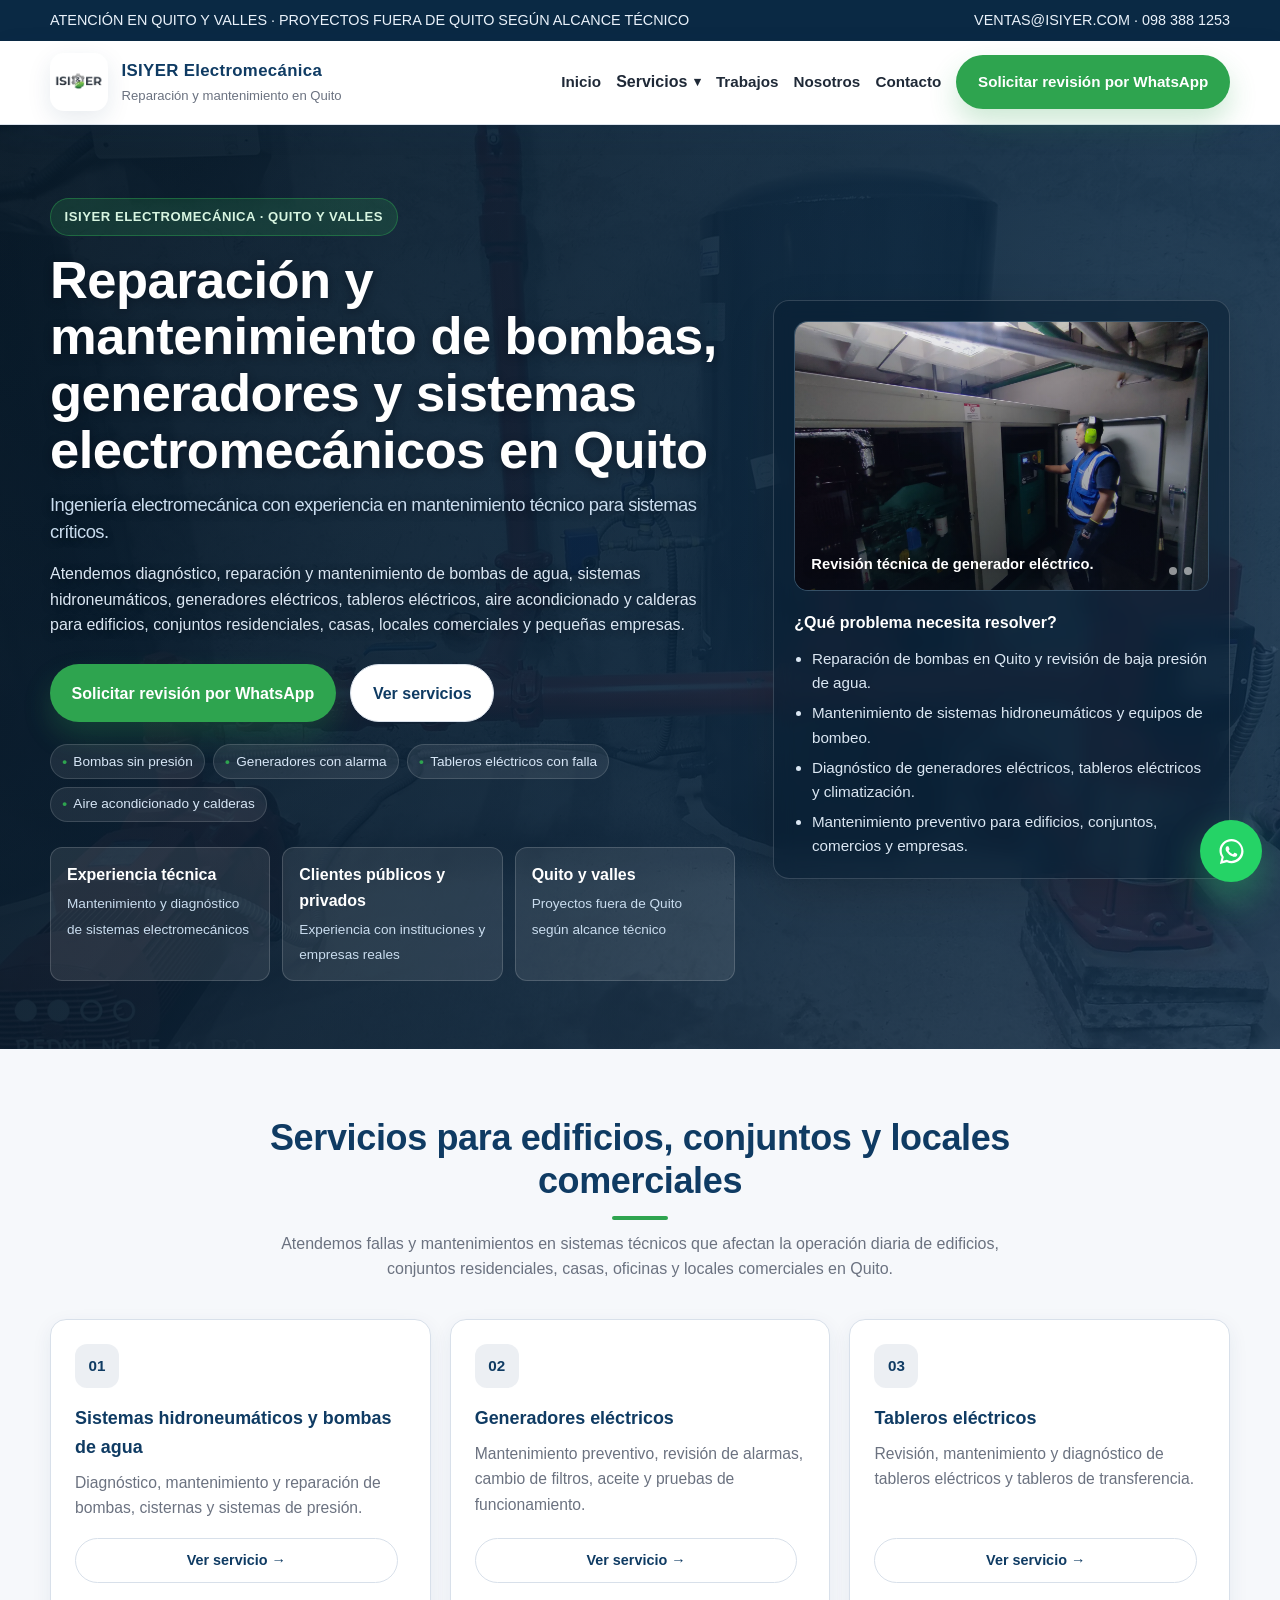
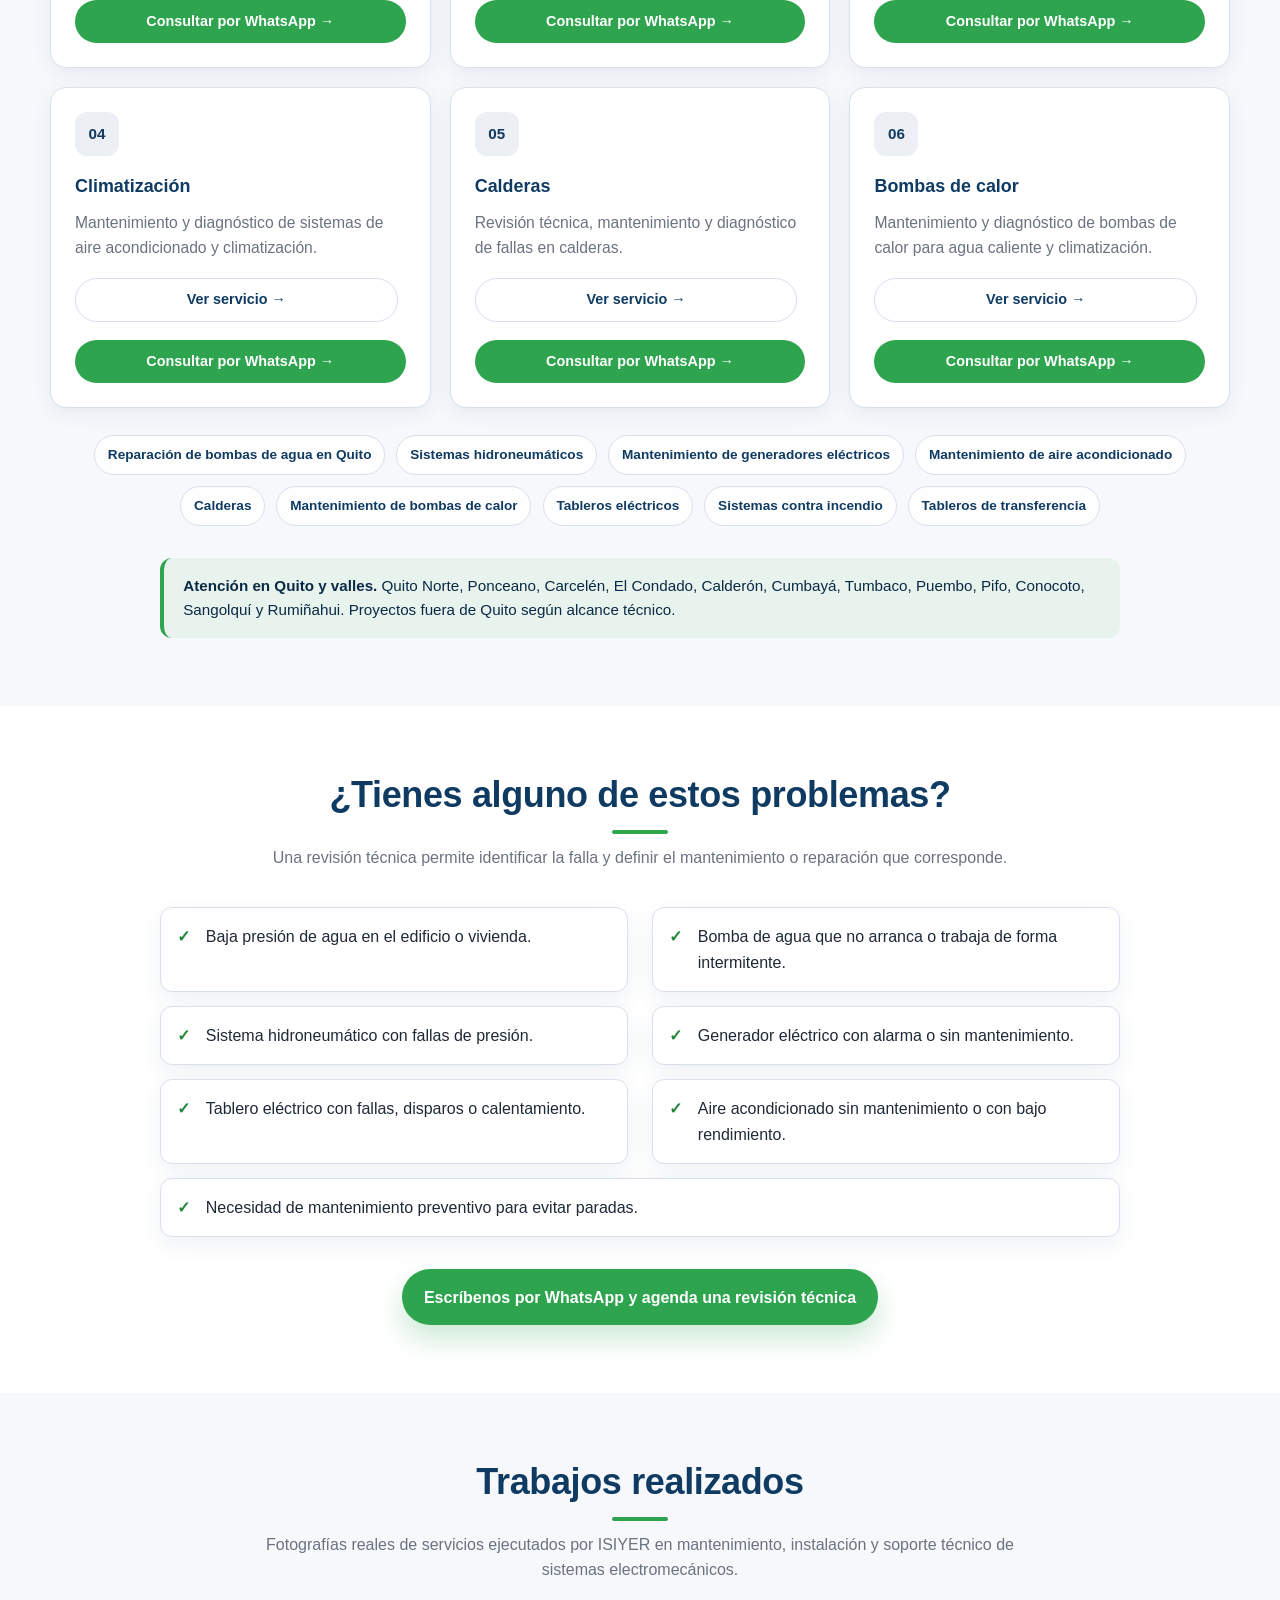
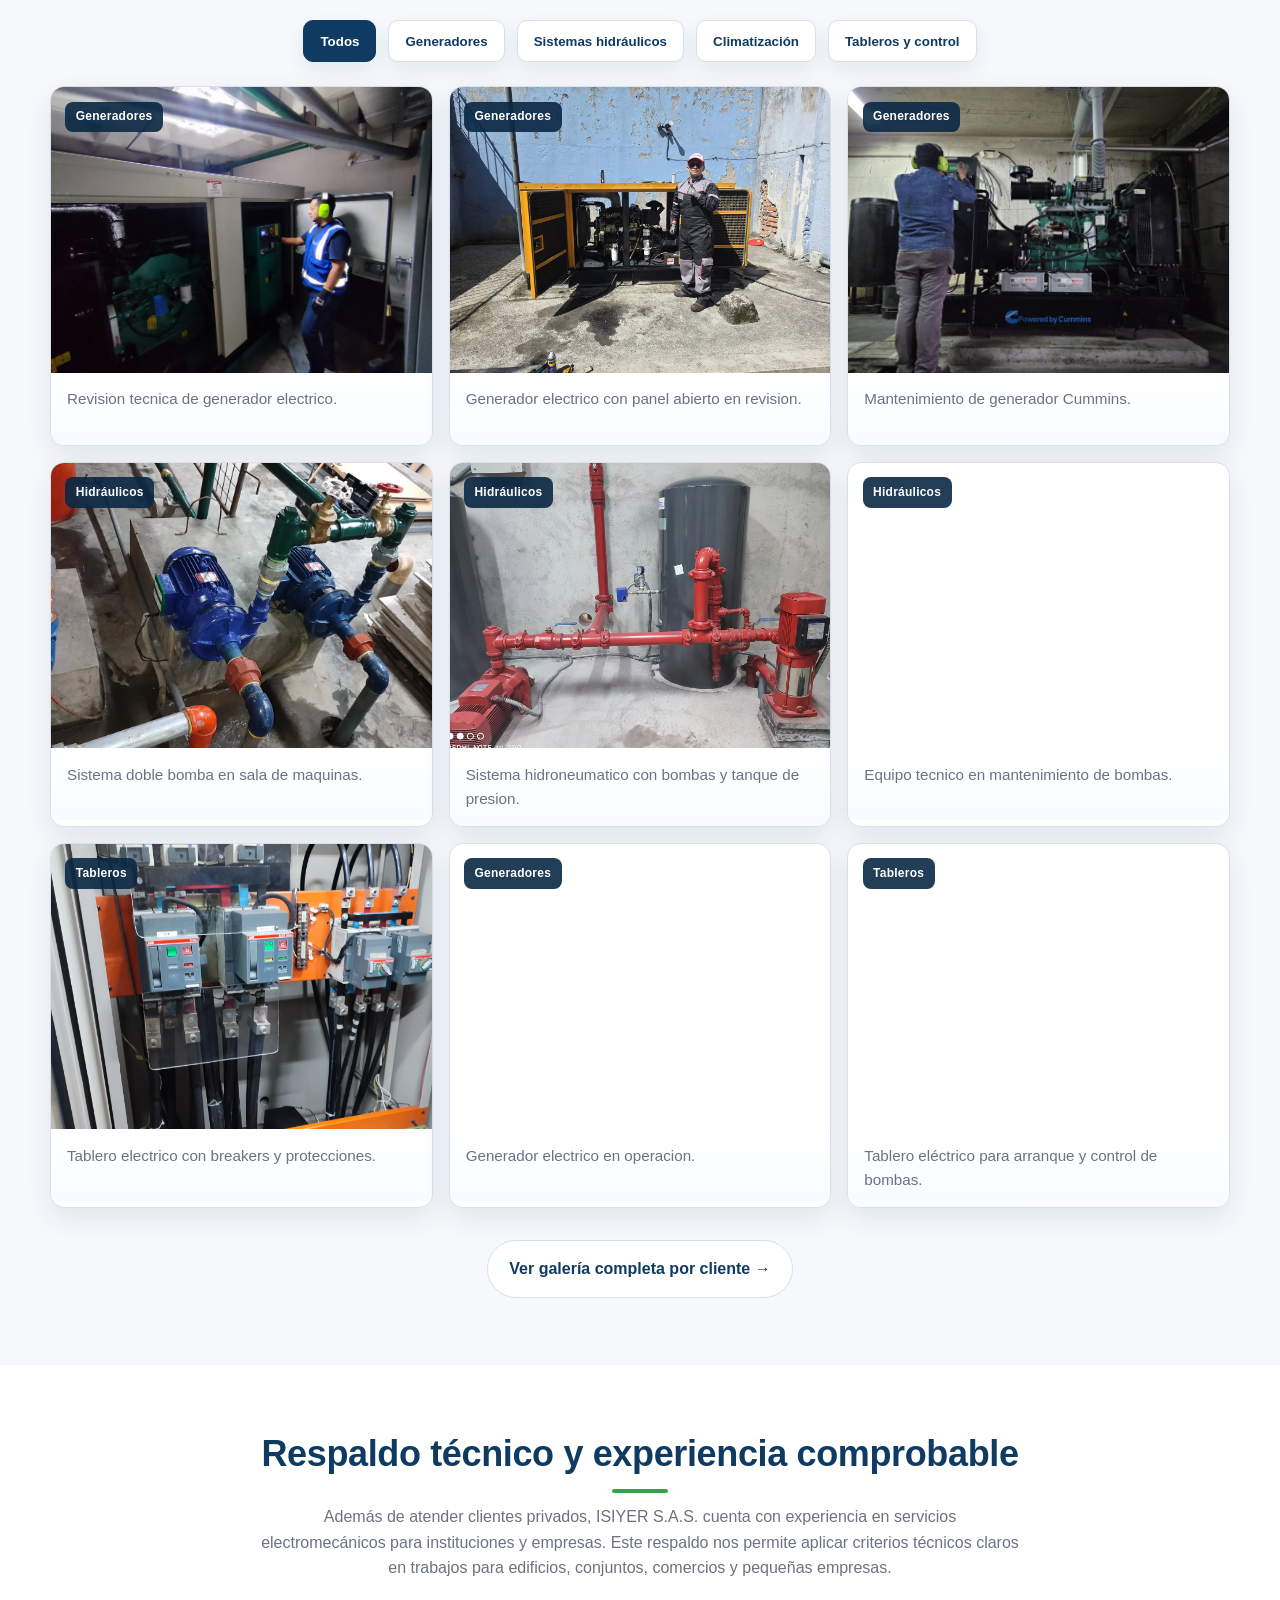
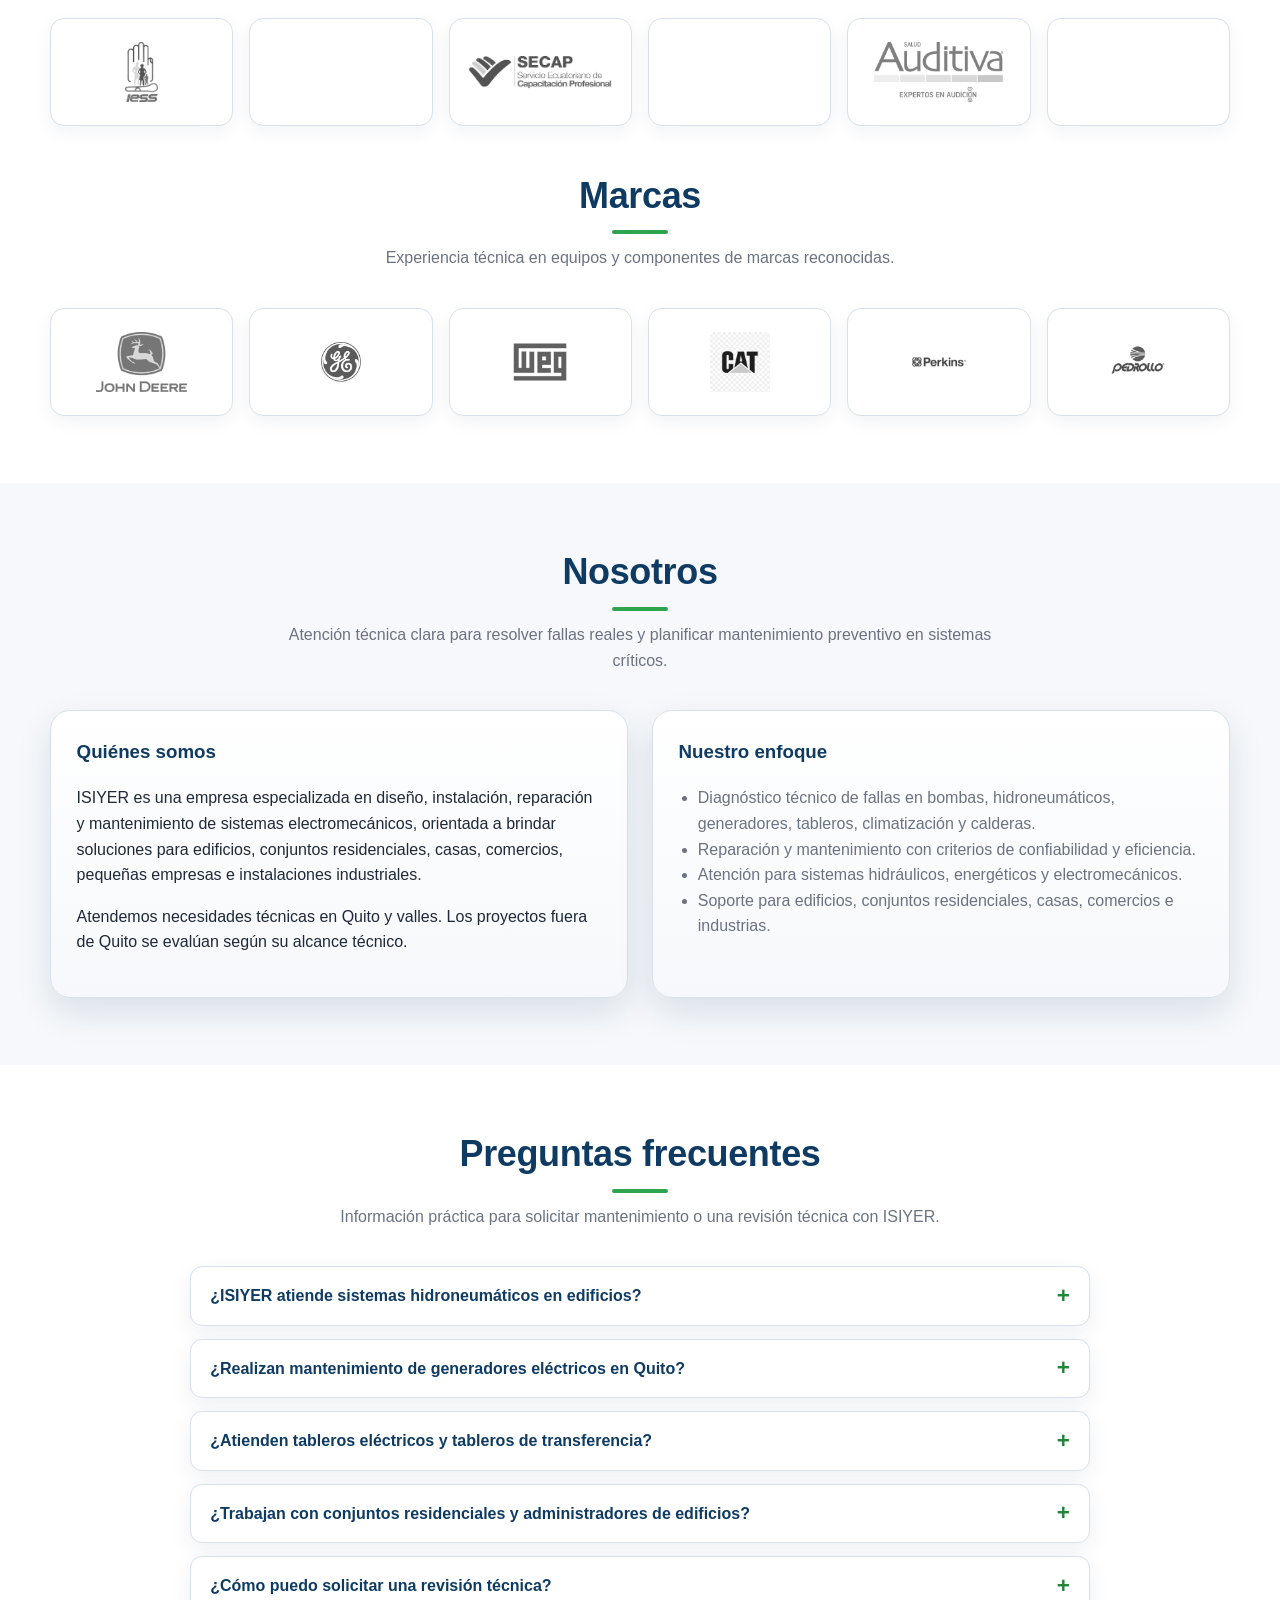
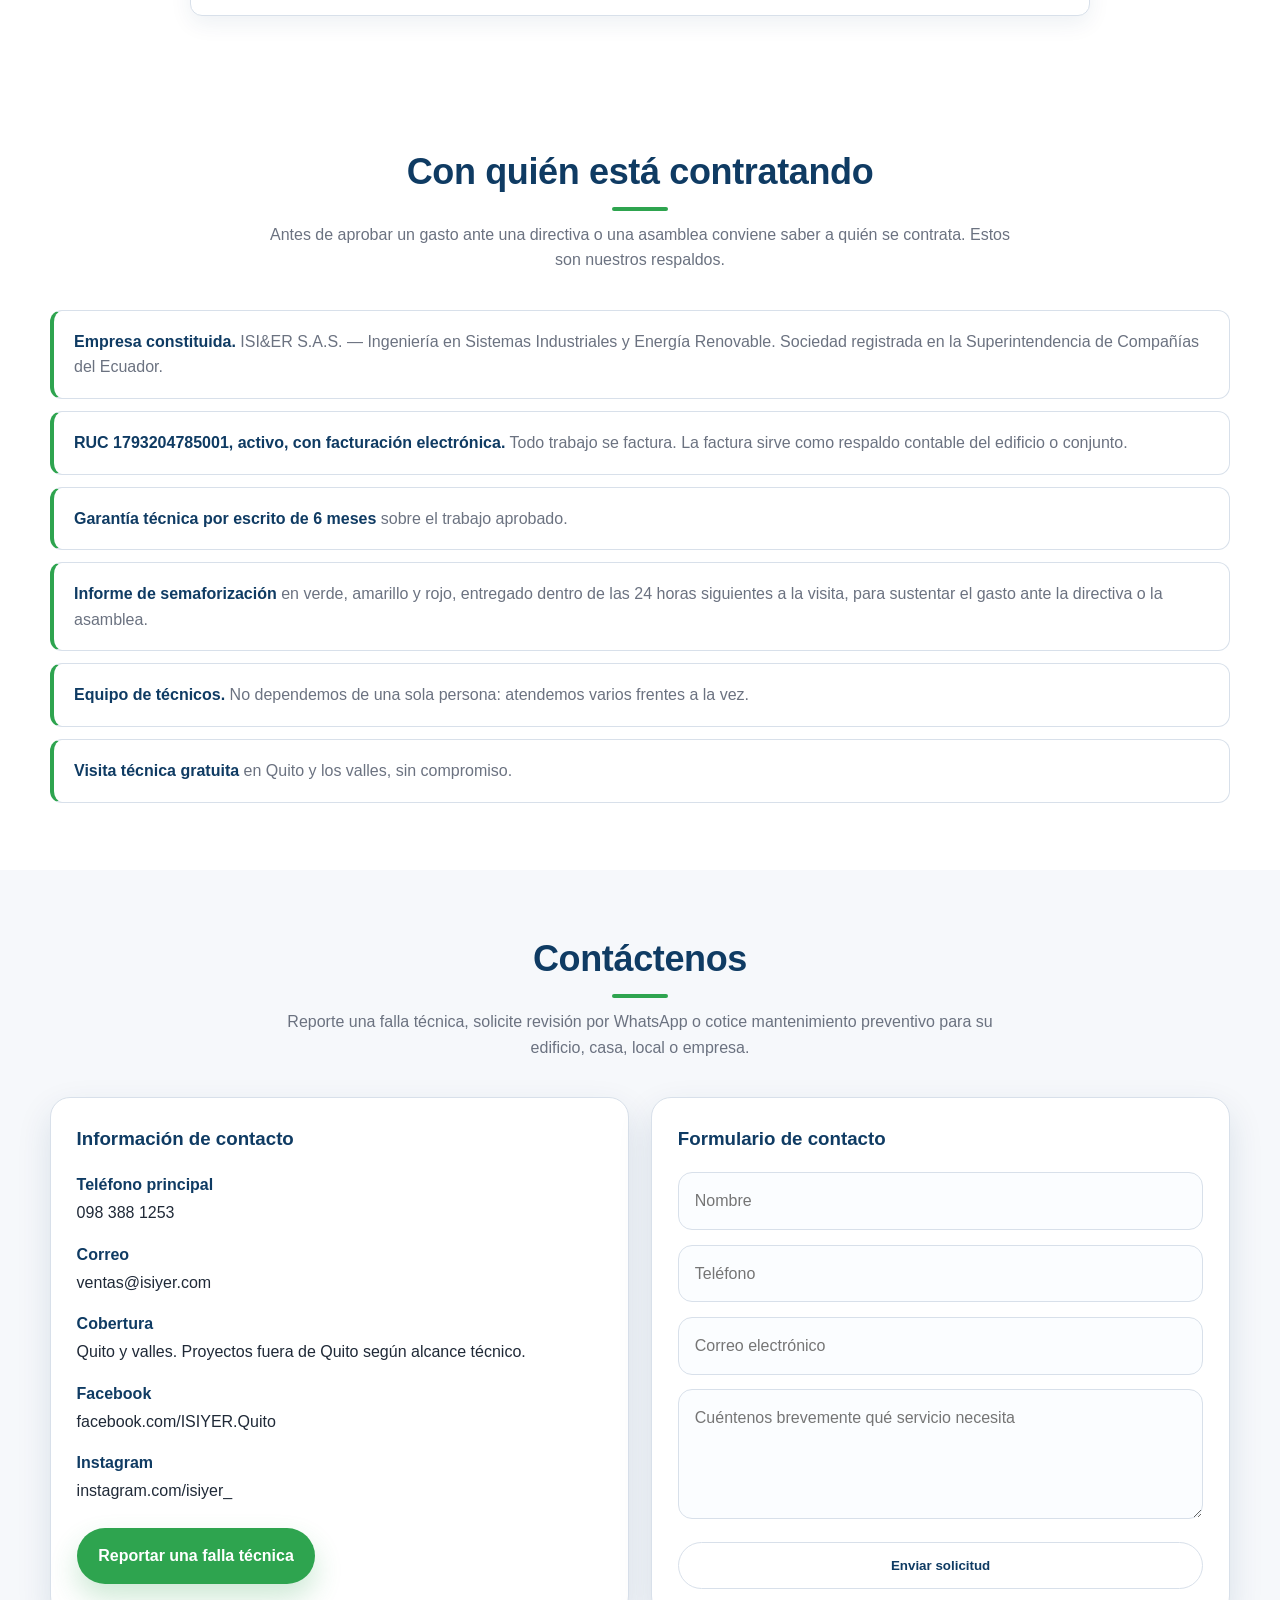
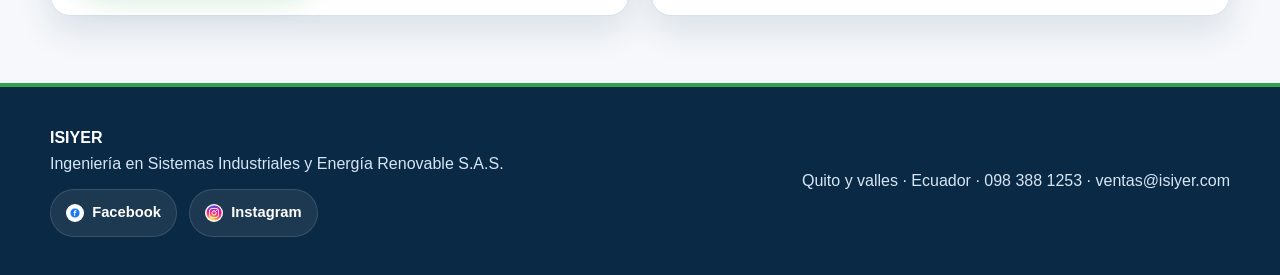
==== commit 0f23cc91: "Diseno portada: capa CSS (propuesta, sin publicar)" ====
--- a/index.html
+++ b/index.html
@@ -1010,6 +1010,122 @@
     .respaldo-list{display:grid;gap:12px;padding:0;margin:0;list-style:none}
     .respaldo-list li{background:var(--white);border:1px solid var(--border);border-left:4px solid var(--accent);border-radius:12px;padding:18px 20px;color:var(--muted)}
     .respaldo-list strong{color:var(--primary)}
+
+    /* ============================================================
+       DISEÑO PORTADA — capa de estilo (03/09/2026). Solo CSS: no cambia
+       textos, encabezados, enlaces ni datos estructurados.
+       ============================================================ */
+    body { font-family: "Segoe UI", Roboto, "Helvetica Neue", Arial, sans-serif; }
+
+    /* 1. Sin efecto "fantasma": el contenido se ve desde el primer pintado */
+    .reveal { opacity: 1; transform: none; transition: none; }
+
+    /* 2. Hero: foto real de sala de bombas (ya se descarga para el carrusel: 0 KB extra) */
+    .hero {
+      background:
+        linear-gradient(120deg, rgba(6,24,39,0.94) 0%, rgba(10,41,68,0.88) 55%, rgba(15,59,99,0.72) 100%),
+        url('fotos/sistema-hidroneumatico-bombas-rojas-quito-01.webp') center 40%/cover no-repeat;
+      background-color: #0a2944;
+      padding: 4.6rem 0 4.2rem;
+    }
+    .hero h1, .hero h1 span, .hero p { text-shadow: 0 2px 10px rgba(3,12,22,0.45); }
+    .hero::before { background: linear-gradient(180deg, rgba(5,15,26,0.10), rgba(5,15,26,0.35)); }
+    .hero h1 { font-size: clamp(2rem, 4.1vw, 3.3rem); letter-spacing: -0.01em; }
+    .hero h1 span { font-size: clamp(1rem, 1.8vw, 1.15rem); color: #c9dcee; }
+    .hero p { font-size: 1rem; color: #dbe7f3; }
+    .eyebrow { background: rgba(46,164,79,0.18); border-color: rgba(46,164,79,0.45); color: #d8f5e1; font-size: 0.82rem; letter-spacing: 0.04em; text-transform: uppercase; }
+    .hero-points { gap: 0.5rem; }
+    .hero-points span { font-size: 0.85rem; padding: 0.35rem 0.7rem; background: rgba(255,255,255,0.08); border-color: rgba(255,255,255,0.14); }
+    .hero-points span::before { content: "•"; color: var(--accent); margin-right: 0.4rem; font-weight: 700; }
+    .trust-stats { margin-top: 1.6rem; gap: 0.75rem; }
+    .stat-box { padding: 0.85rem 1rem; border-radius: 12px; background: rgba(255,255,255,0.09); border-color: rgba(255,255,255,0.16); backdrop-filter: none; }
+    .stat-box strong { font-size: 1rem; margin-bottom: 0.15rem; }
+    .stat-box span { font-size: 0.85rem; color: #c9dcee; }
+    .hero-card { background: rgba(8,30,50,0.55); border-color: rgba(255,255,255,0.16); padding: 1.25rem; }
+    .hero-card h3 { font-size: 1rem; color: #ffffff; }
+    .hero-card ul { color: #dbe7f3; font-size: 0.95rem; }
+    .hero-card li + li { margin-top: 0.35rem; }
+
+    /* 3. Títulos de sección: más contenidos, con una línea de acento */
+    .section { padding: 4.2rem 0; }
+    .section-title h2 { font-size: clamp(1.65rem, 3.2vw, 2.25rem); line-height: 1.2; letter-spacing: -0.01em; }
+    .section-title h2::after { content: ""; display: block; width: 56px; height: 4px; margin: 0.85rem auto 0; border-radius: 4px; background: var(--accent); }
+    .section-title p { font-size: 1rem; }
+
+    /* 4. Servicios: 3 columnas (2 filas de 3), sin tarjeta huérfana; enlaces como botones */
+    .service-grid { grid-template-columns: repeat(3, minmax(0, 1fr)); gap: 1.2rem; }
+    .card { display: flex; flex-direction: column; padding: 1.5rem; border-radius: 16px; box-shadow: 0 6px 20px rgba(15,59,99,0.07); }
+    .card p { flex: 1 1 auto; }
+    .card-icon { width: 44px; height: 44px; font-size: 0.95rem; border-radius: 12px; background: rgba(15,59,99,0.08); color: var(--primary); }
+    .card h3 { font-size: 1.12rem; }
+    .service-page-link, .service-cta {
+      margin-top: 0; padding: 0.62rem 0.95rem; border-radius: 999px; font-size: 0.9rem; font-weight: 700;
+      align-items: center; justify-content: center; white-space: nowrap;
+    }
+    .service-page-link { margin: 1.1rem 0.5rem 0 0; color: var(--primary); border: 1px solid var(--border); background: var(--white); }
+    .service-page-link, .service-cta { transition: transform .18s ease, background .18s ease, border-color .18s ease, box-shadow .18s ease; }
+    .service-page-link:hover, .service-page-link:focus-visible { border-color: var(--primary); color: var(--primary); transform: translateY(-1px); box-shadow: 0 6px 16px rgba(15,59,99,0.12); }
+    .service-cta { margin-top: 1.1rem; color: var(--white); background: var(--accent); }
+    .service-cta:hover, .service-cta:focus-visible { background: var(--accent-dark); color: var(--white); transform: translateY(-1px); box-shadow: 0 8px 18px rgba(46,164,79,0.28); }
+    .btn:focus-visible, .filter-btn:focus-visible, .chip:focus-visible { outline: 3px solid rgba(46,164,79,0.5); outline-offset: 2px; }
+
+    /* 5. Chips de enlaces internos: más discretos */
+    .chip { padding: 0.5rem 0.8rem; font-size: 0.85rem; font-weight: 600; box-shadow: none; border-radius: 999px; background: rgba(255,255,255,0.9); }
+    .coverage-note { border-radius: 12px; font-size: 0.95rem; }
+
+    /* 6. Problemas: sin tarjeta huérfana */
+    .problem-grid li:last-child:nth-child(odd) { grid-column: 1 / -1; }
+
+    /* 7. Logos: legibles */
+    .logo-box { min-height: 108px; border-radius: 14px; box-shadow: 0 6px 18px rgba(15,59,99,0.06); }
+    .logo-box img { max-height: 60px; max-width: 150px; filter: grayscale(100%); opacity: 0.9; }
+
+    /* 8. Dos secciones grises seguidas: la primera pasa a blanco */
+    .section.alt:has(+ .section.alt) { background: var(--white); }
+
+    /* 9. Preguntas frecuentes: marcador "+" y apertura clara */
+    .faq-list summary { list-style: none; display: flex; justify-content: space-between; align-items: center; gap: 1rem; }
+    .faq-list summary::-webkit-details-marker { display: none; }
+    .faq-list summary::after { content: "+"; font-size: 1.4rem; line-height: 1; color: var(--accent-dark); flex: 0 0 auto; }
+    .faq-list details[open] summary::after { content: "–"; }
+
+    /* 10. Contacto y pie */
+    .contact-card .btn { margin-top: 0.5rem; }
+    .form input:focus, .form textarea:focus { outline: 2px solid rgba(46,164,79,0.45); border-color: var(--accent); }
+    footer { padding: 2.4rem 0; border-top: 4px solid var(--accent); }
+
+    @media (max-width: 1080px) {
+      .service-grid { grid-template-columns: repeat(2, 1fr); }
+    }
+
+    /* 11. Móvil: primer pantallazo más corto, todo sigue visible */
+    @media (max-width: 760px) {
+      .topbar { font-size: 0.74rem; letter-spacing: 0.01em; }
+      .topbar-inner { gap: 0.15rem; padding: 0.4rem 0; }
+      .hero { padding: 2.4rem 0 2.8rem; }
+      .hero h1 { font-size: clamp(1.7rem, 7.6vw, 2.2rem); line-height: 1.12; }
+      .hero h1 span { font-size: 0.95rem; margin-top: 0.6rem; }
+      .hero p { font-size: 0.95rem; margin-bottom: 1.2rem; }
+      .hero-actions { gap: 0.6rem; margin-bottom: 1rem; }
+      .hero-actions .btn { min-height: 48px; }
+      .hero-points { gap: 0.4rem; }
+      .hero-points span { width: auto; font-size: 0.8rem; padding: 0.3rem 0.6rem; }
+      .trust-stats { grid-template-columns: 1fr; gap: 0.45rem; margin-top: 1.1rem; }
+      .stat-box { display: flex; align-items: baseline; gap: 0.5rem; padding: 0.55rem 0.8rem; }
+      .stat-box strong { font-size: 0.9rem; line-height: 1.3; margin: 0; flex: 0 0 auto; }
+      .stat-box span { font-size: 0.85rem; line-height: 1.3; }
+      .section { padding: 3rem 0; }
+      .service-grid { grid-template-columns: 1fr; gap: 0.9rem; }
+      .card { padding: 1.25rem; }
+      .service-page-link, .service-cta { flex: 1 1 auto; margin: 0.9rem 0 0; }
+      .card > .service-page-link { margin-right: 0.5rem; }
+      .logo-grid { grid-template-columns: repeat(2, 1fr); gap: 0.7rem; }
+      .logo-box { min-height: 84px; }
+      .logo-box img { max-height: 44px; }
+      .gallery-toolbar { gap: 0.5rem; }
+      .filter-btn { padding: 0.6rem 0.8rem; font-size: 0.88rem; box-shadow: none; }
+      .footer-grid { text-align: left; }
+    }
   </style>
   <link rel="stylesheet" href="navigation-isiyer.css" />
   <script src="navigation-isiyer.js" defer></script>
--- a/navigation-isiyer.css
+++ b/navigation-isiyer.css
@@ -254,3 +254,81 @@
     width: 100%;
   }
 }
+
+/* ============================================================
+   MENÚ MÓVIL SIN SALTO DE DISEÑO (03/09/2026)
+   Problema medido: el JS (defer) colapsaba un nav de 400-450 px
+   DESPUÉS del primer pintado; todo el contenido saltaba (CLS 0,2-0,31).
+   Solución en CSS puro: antes de que corra el JS, el nav ya es una
+   TIRA de 44 px (enlaces en fila, con desplazamiento horizontal).
+   Cuando el JS inserta el botón "Menú", ocupa esa misma fila de 44 px.
+   Misma altura antes y después: nada se mueve. Si el JS no corre,
+   los enlaces siguen visibles y usables en la tira.
+   ============================================================ */
+@media (max-width: 760px) {
+  header nav[aria-label="Navegación principal"] {
+    order: 3;
+    width: 100%;
+    min-height: 44px;
+  }
+
+  header nav[aria-label="Navegación principal"] > .main-nav-list,
+  header nav[aria-label="Navegación principal"].secondary-service-nav {
+    display: flex;
+    flex-direction: row !important;
+    flex-wrap: nowrap;
+    align-items: center !important;
+    justify-content: flex-start;
+    gap: 14px;
+    width: 100%;
+    min-height: 44px;
+    margin: 0;
+    padding: 0 !important;
+    overflow-x: auto;
+    -webkit-overflow-scrolling: touch;
+    text-align: left;
+  }
+
+  header nav[aria-label="Navegación principal"] .main-nav-list > li,
+  header nav[aria-label="Navegación principal"] .services-menu,
+  header nav[aria-label="Navegación principal"].secondary-service-nav > a {
+    width: auto;
+    flex: 0 0 auto;
+    white-space: nowrap;
+  }
+
+  /* La fila de cabecera: logo en la primera línea, tira debajo */
+  header:has(> nav[aria-label="Navegación principal"]),
+  header *:has(> nav[aria-label="Navegación principal"]) {
+    display: flex;
+    flex-direction: row !important;
+    flex-wrap: wrap;
+    align-items: center !important;
+    justify-content: space-between;
+    gap: .6rem;
+  }
+
+  /* Con JS: el botón "Menú" ocupa la fila de 44 px que deja la tira */
+  .has-nav-toggle > .nav-toggle {
+    flex: 1 1 100% !important;
+    width: 100%;
+    order: 2;
+  }
+
+  /* Menú abierto (JS): vuelve a lista vertical, como hasta hoy */
+  .has-nav-toggle.nav-abierto > nav[aria-label="Navegación principal"] > .main-nav-list,
+  .has-nav-toggle.nav-abierto > nav[aria-label="Navegación principal"].secondary-service-nav {
+    flex-direction: column !important;
+    flex-wrap: wrap;
+    align-items: stretch !important;
+    overflow: visible;
+    padding: 12px 18px !important;
+  }
+
+  .has-nav-toggle.nav-abierto .main-nav-list > li,
+  .has-nav-toggle.nav-abierto .services-menu,
+  .has-nav-toggle.nav-abierto > nav.secondary-service-nav > a {
+    width: 100%;
+    white-space: normal;
+  }
+}
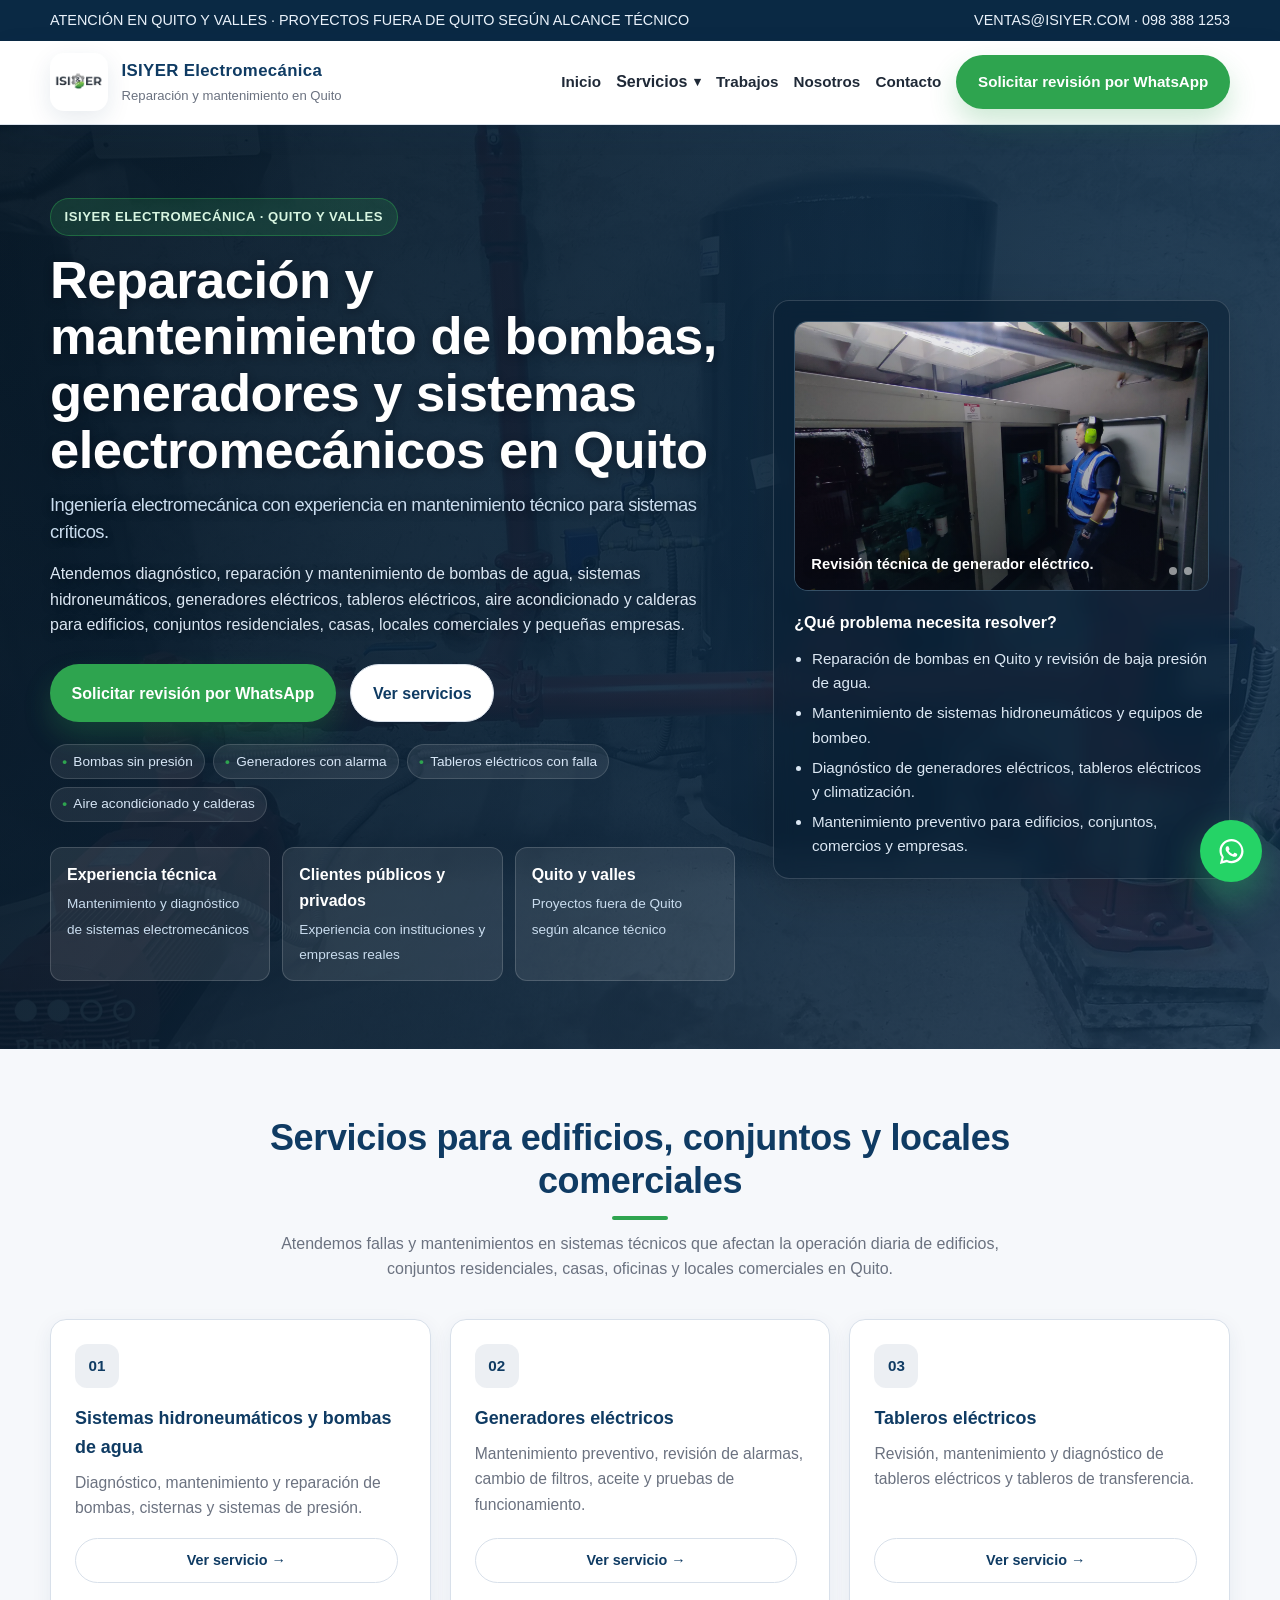
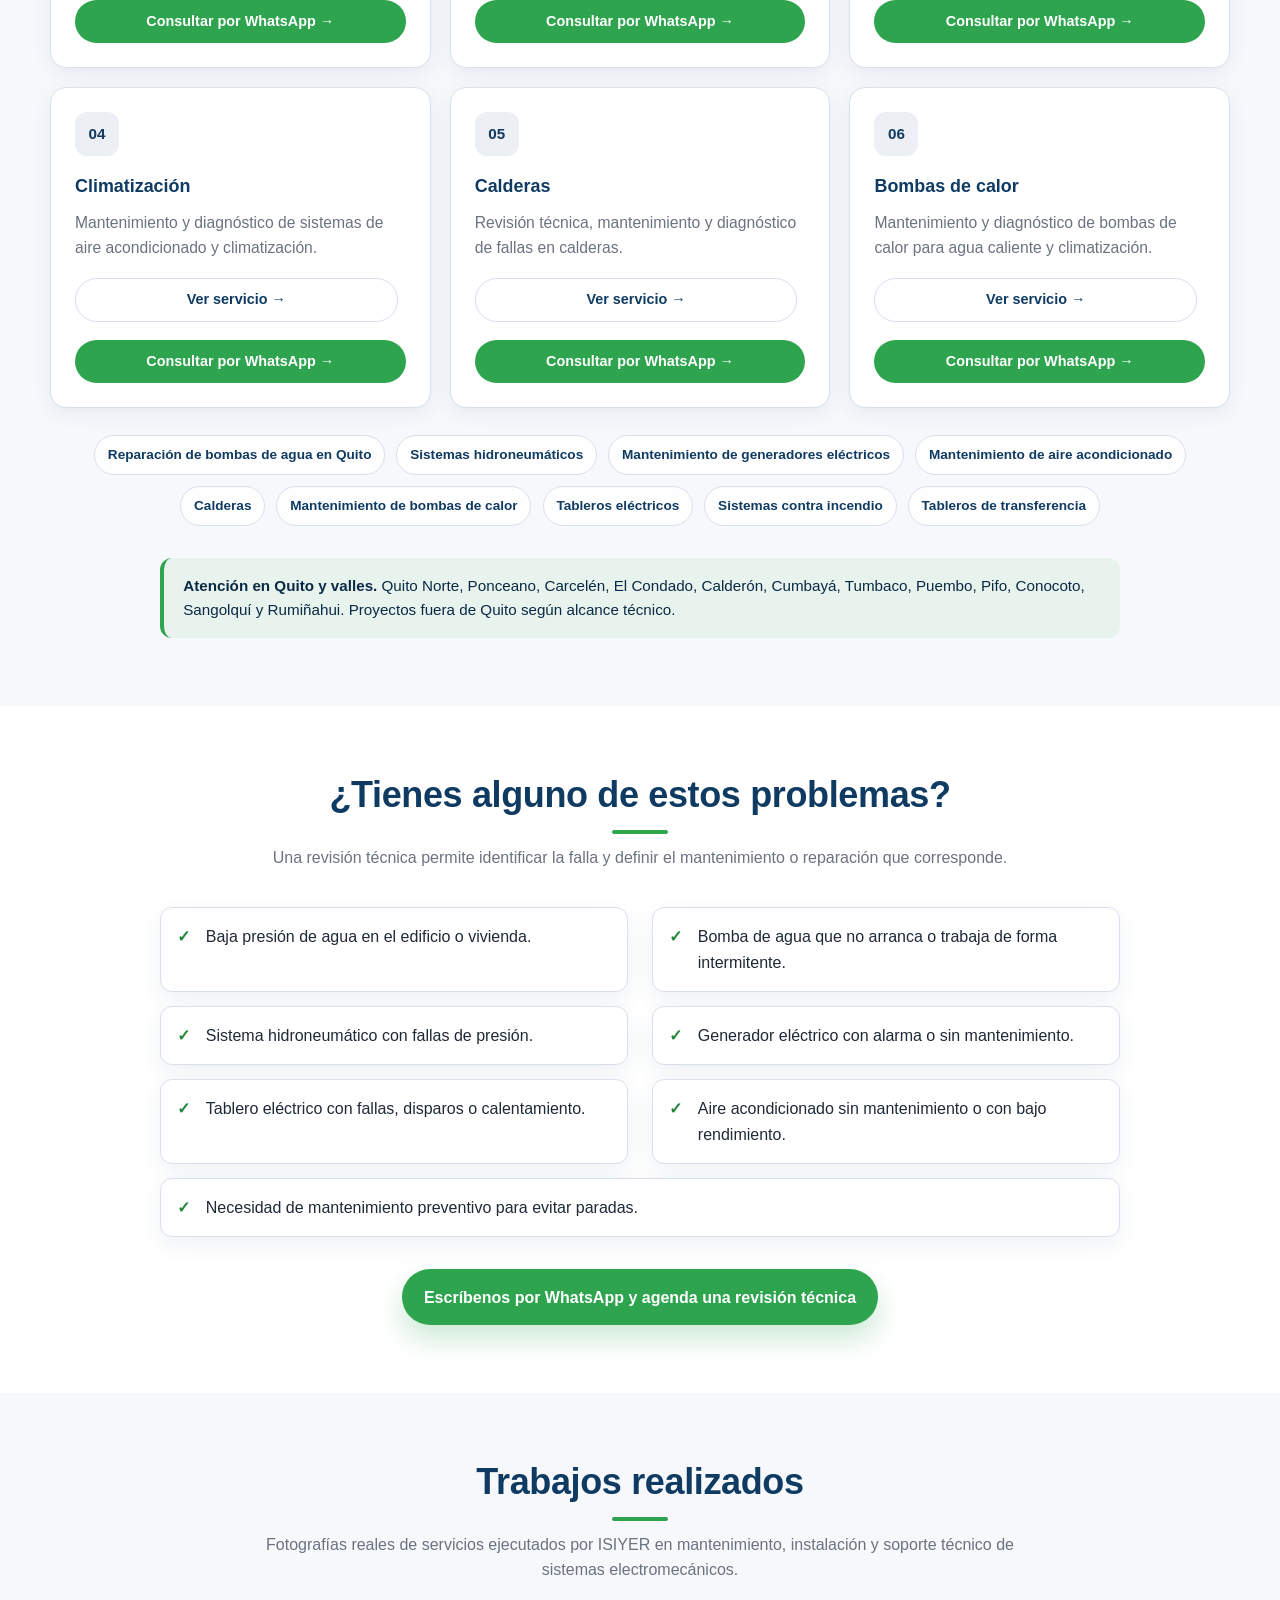
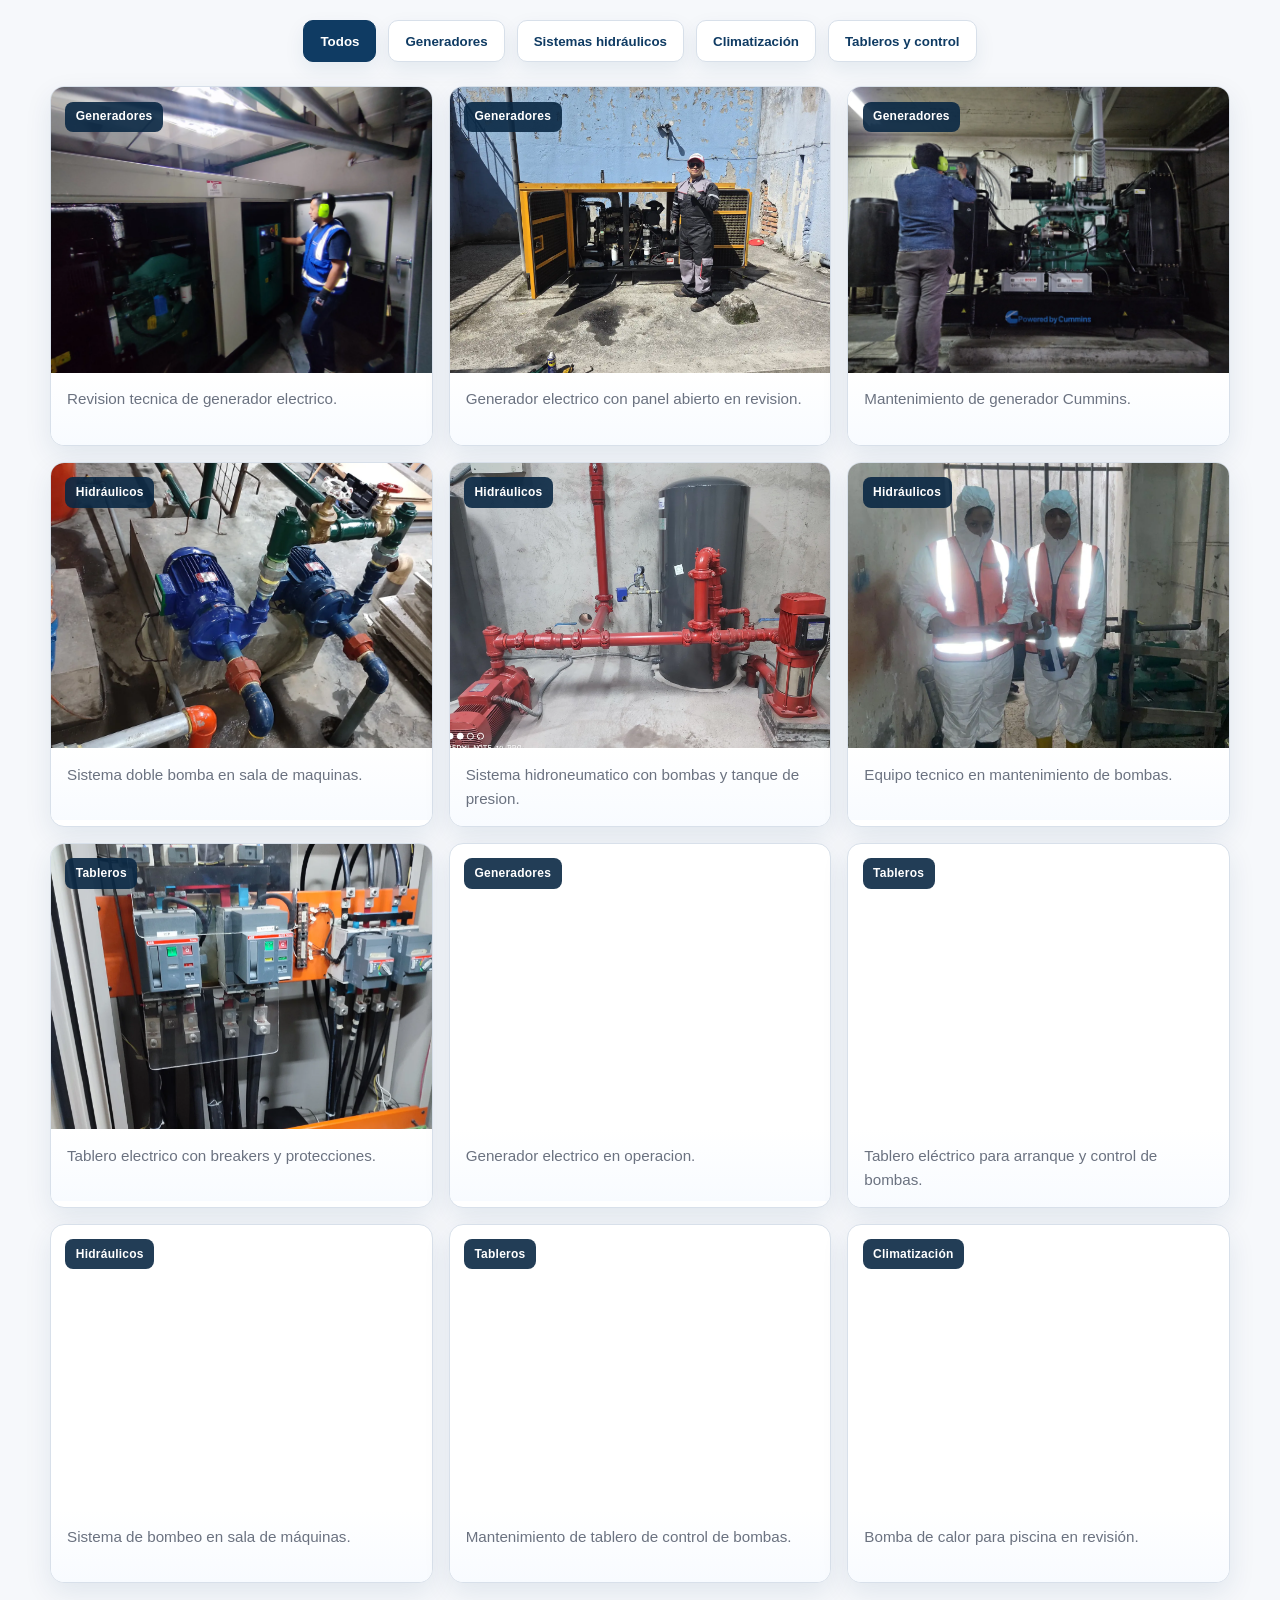
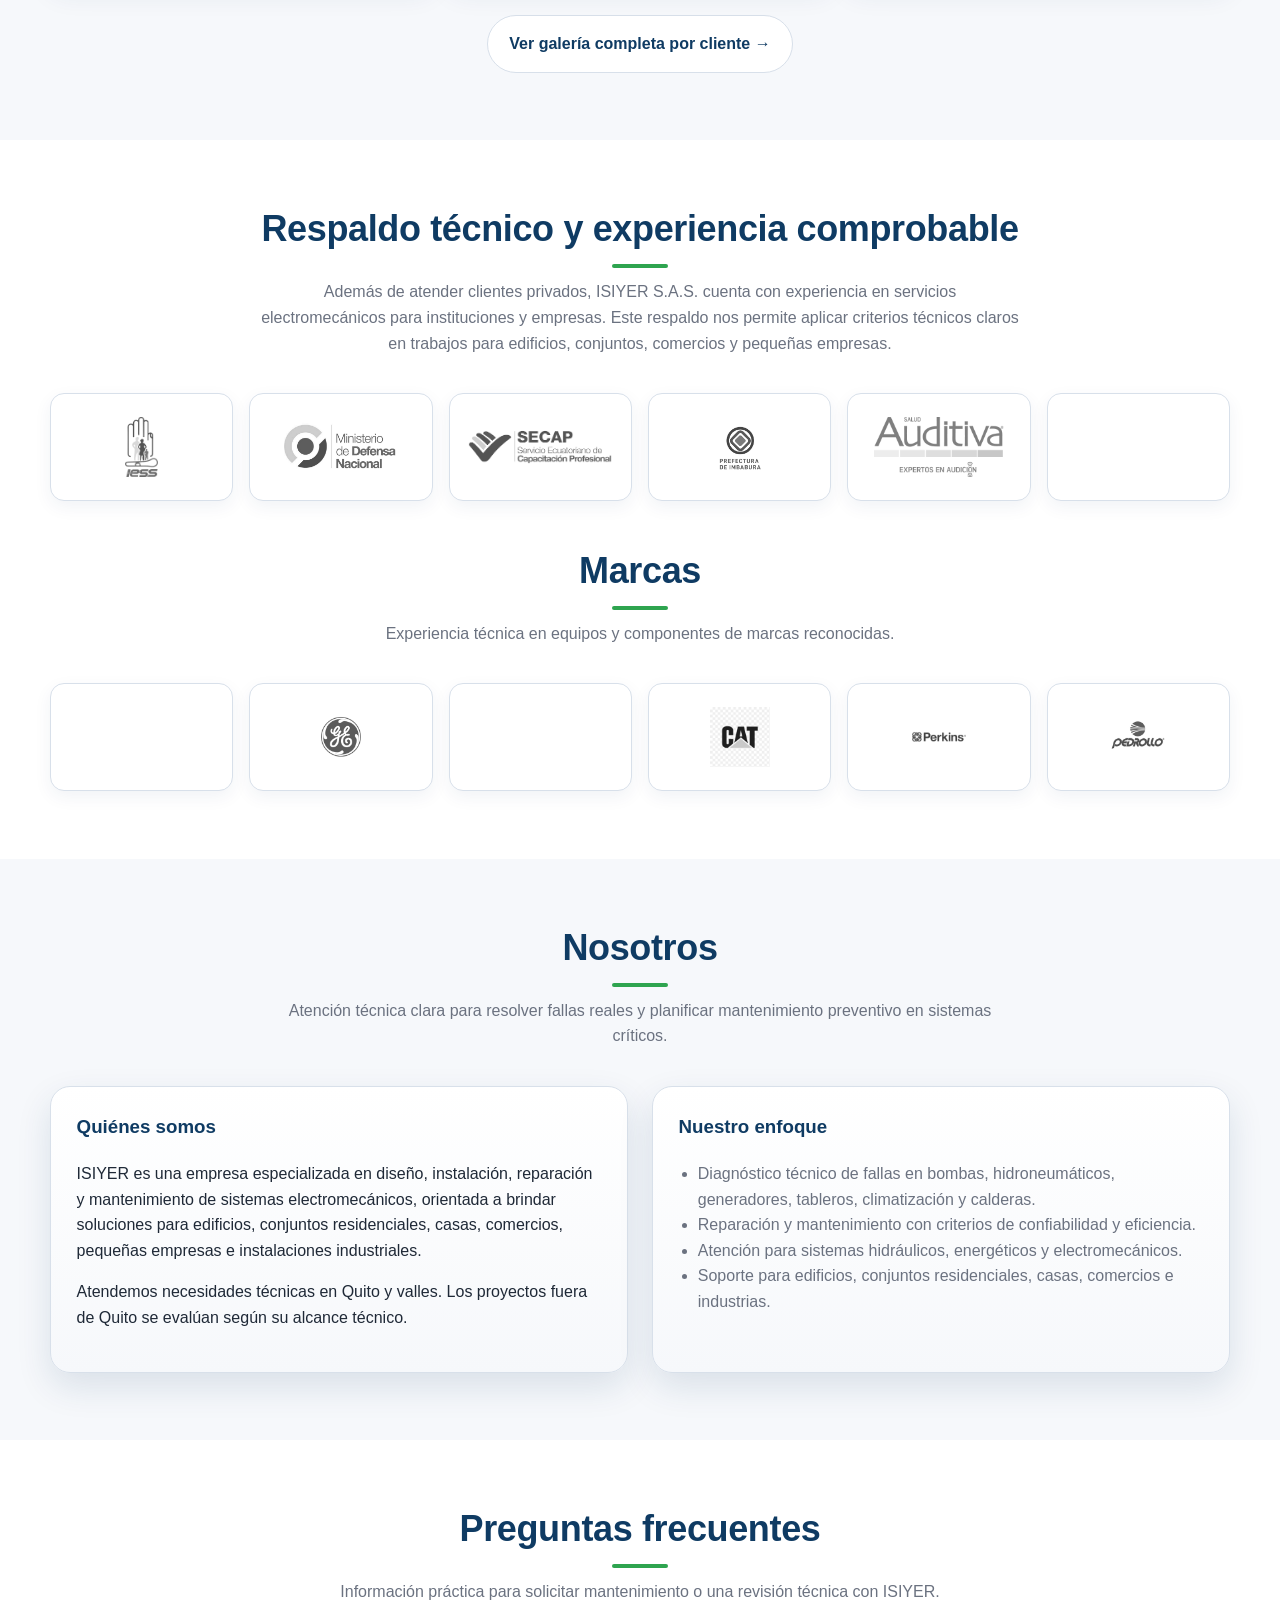
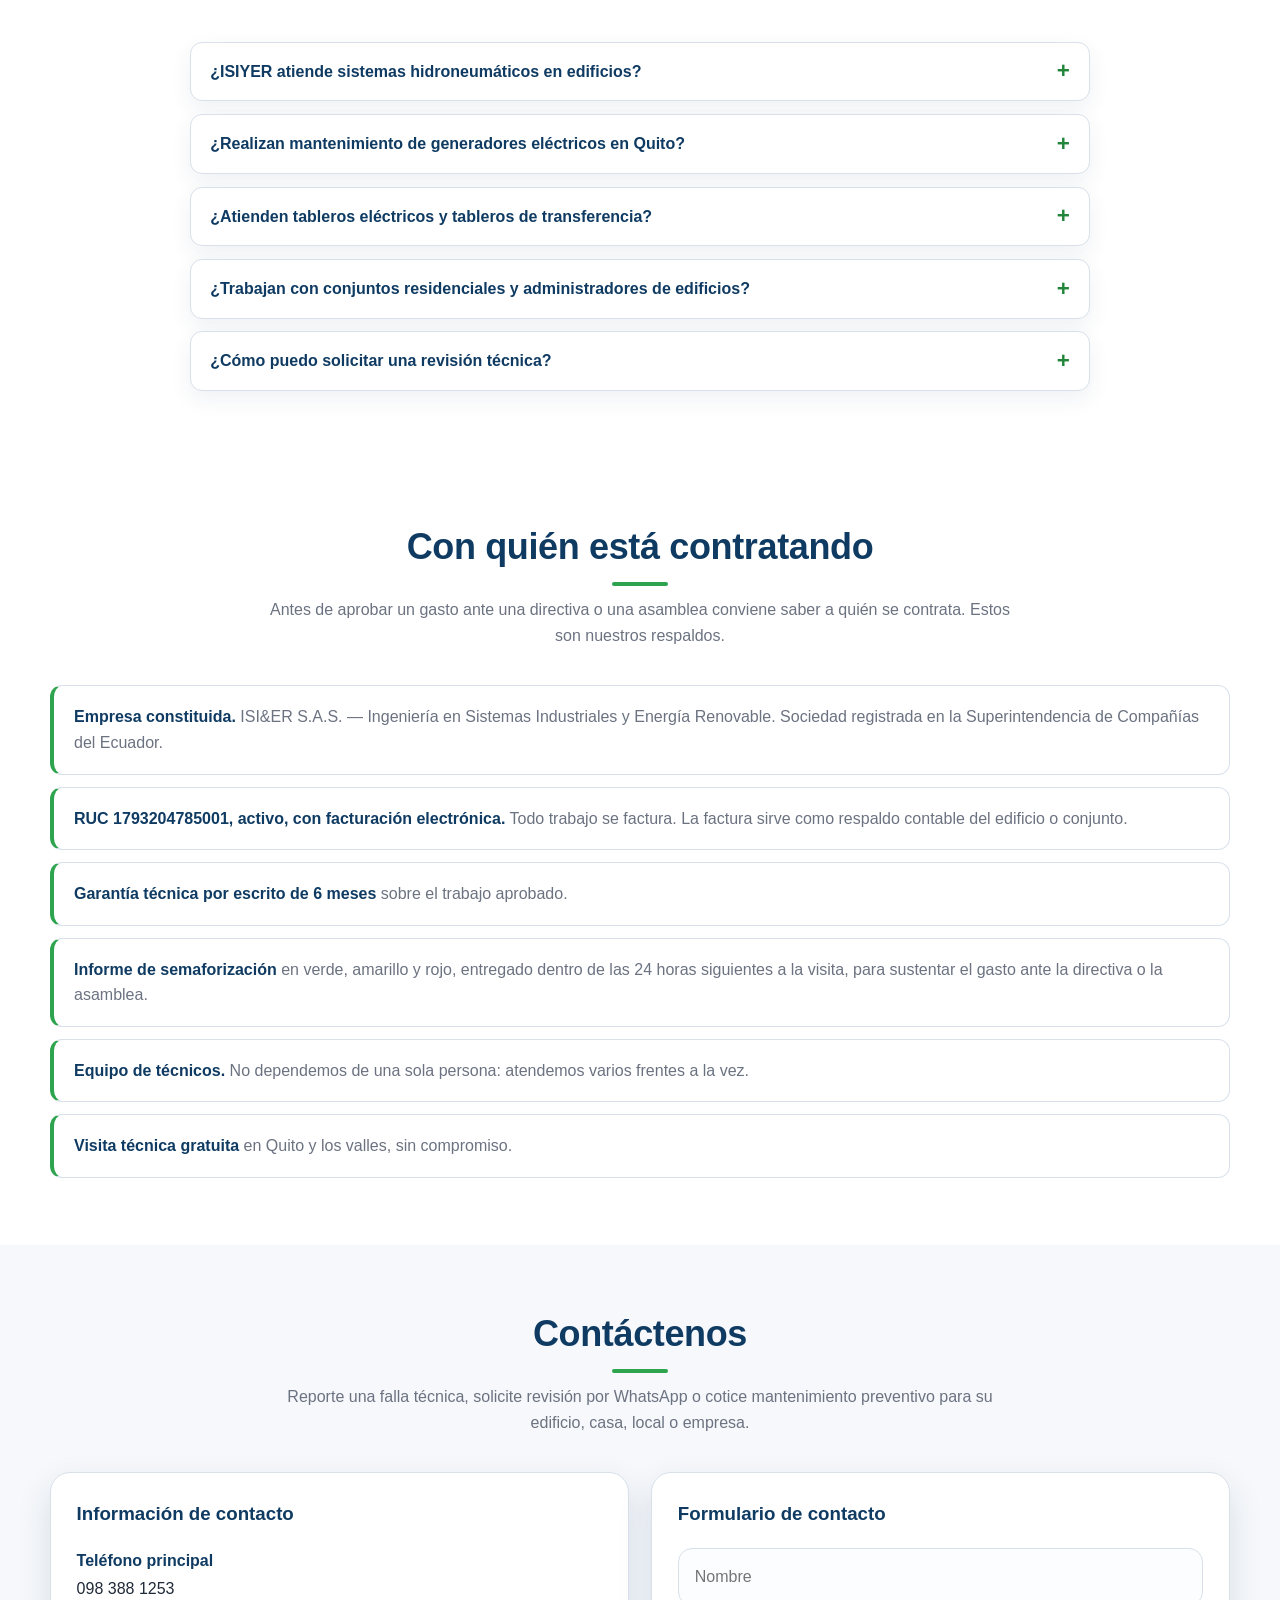
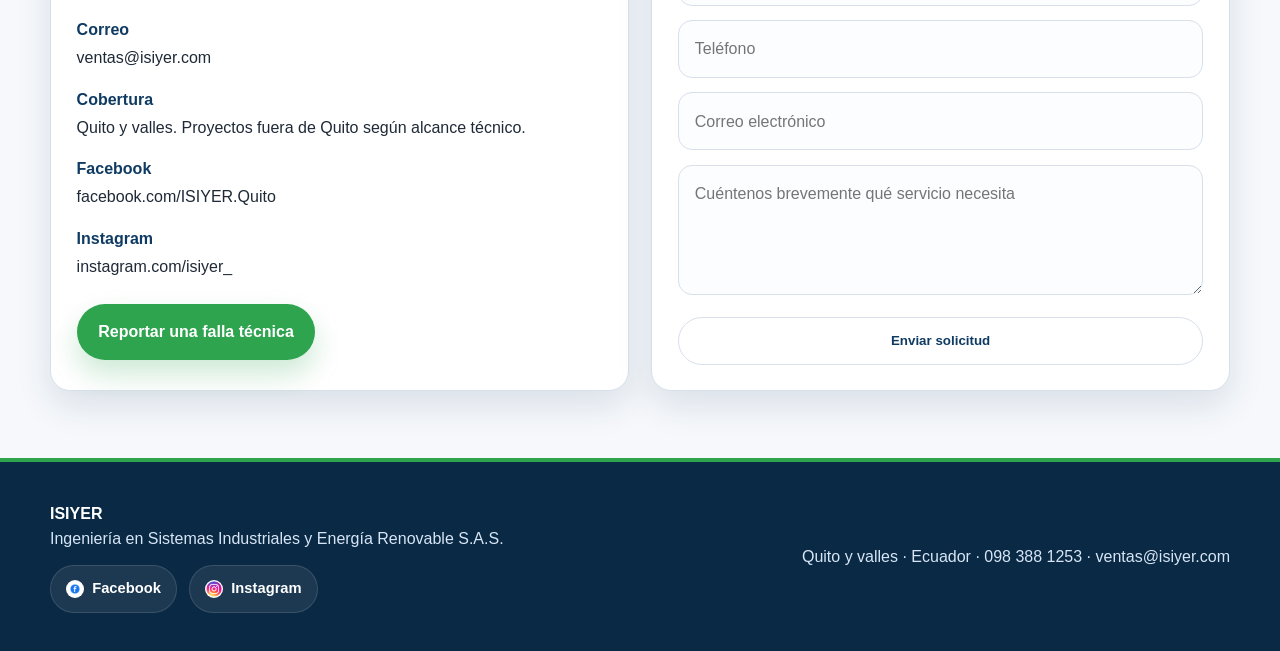
==== commit 95161e94: "Fotos: 7 trabajos recientes (agosto 2026) en galeria y 3 en portada, WebP con nombres descriptivos" ====
--- a/index.html
+++ b/index.html
@@ -1412,6 +1412,24 @@
             <span class="gallery-tag">Tableros</span>
             <img src="fotos/tablero-electrico-arranque-bombas-quito-03.webp" alt="Tablero eléctrico para arranque y control de bombas en Quito" loading="lazy" decoding="async" />
             <figcaption>Tablero eléctrico para arranque y control de bombas.</figcaption>
+          </figure>
+
+          <figure data-category="hidraulicos" data-full="fotos/sistema-bombeo-tuberias-sala-maquinas-quito-01.webp" data-caption="Sistema de bombeo con tuberías y válvulas en sala de máquinas.">
+            <span class="gallery-tag">Hidráulicos</span>
+            <img src="fotos/sistema-bombeo-tuberias-sala-maquinas-quito-01.webp" alt="Sistema de bombeo con tuberías y válvulas en sala de máquinas de un edificio en Quito" loading="lazy" decoding="async" />
+            <figcaption>Sistema de bombeo en sala de máquinas.</figcaption>
+          </figure>
+
+          <figure data-category="tableros" data-full="fotos/tablero-control-bombas-mantenimiento-tecnico-quito-01.webp" data-caption="Revisión de contactores y cableado en tablero de control de bombas.">
+            <span class="gallery-tag">Tableros</span>
+            <img src="fotos/tablero-control-bombas-mantenimiento-tecnico-quito-01.webp" alt="Técnico revisando tablero de control de bombas de agua en Quito" loading="lazy" decoding="async" />
+            <figcaption>Mantenimiento de tablero de control de bombas.</figcaption>
+          </figure>
+
+          <figure data-category="climatizacion" data-full="fotos/bomba-de-calor-piscina-rheem-quito-01.webp" data-caption="Bomba de calor para piscina en revisión técnica.">
+            <span class="gallery-tag">Climatización</span>
+            <img src="fotos/bomba-de-calor-piscina-rheem-quito-01.webp" alt="Bomba de calor para piscina en revisión técnica en Quito" loading="lazy" decoding="async" />
+            <figcaption>Bomba de calor para piscina en revisión.</figcaption>
           </figure>
         </div>
 
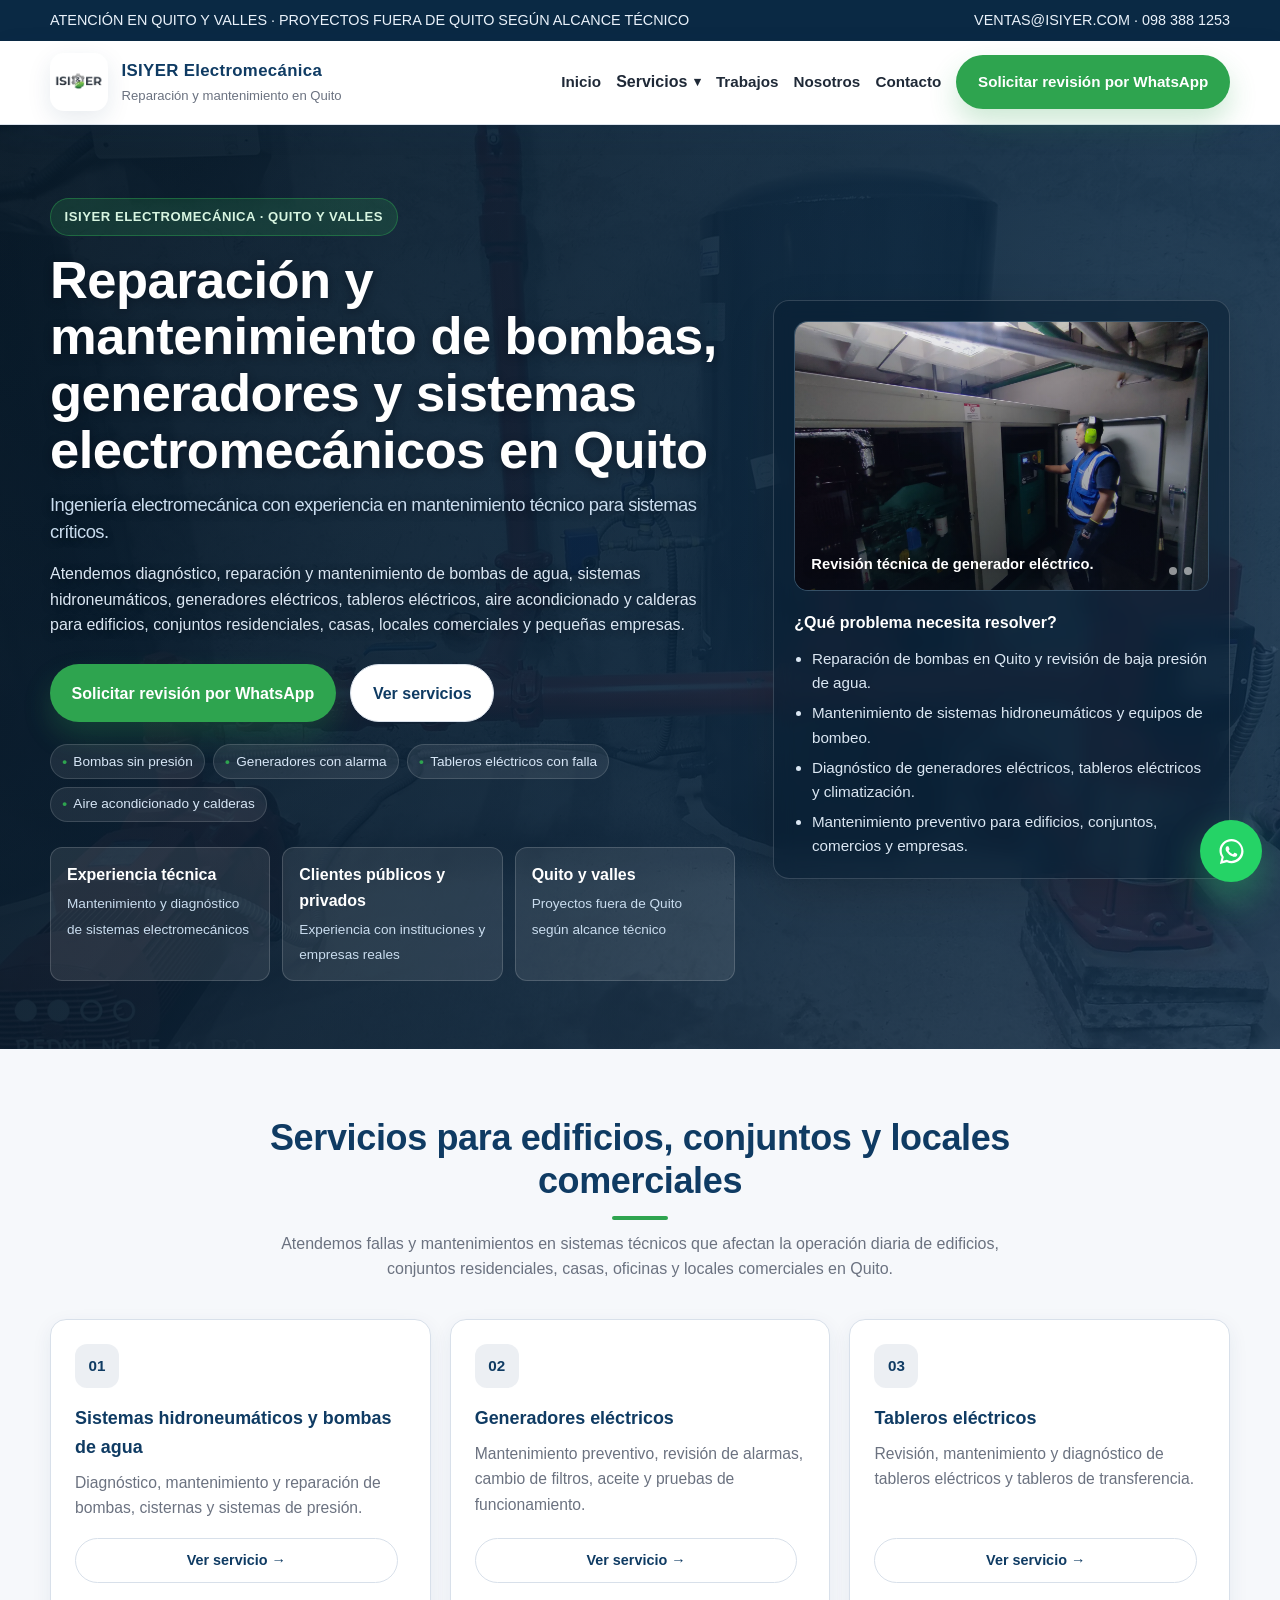
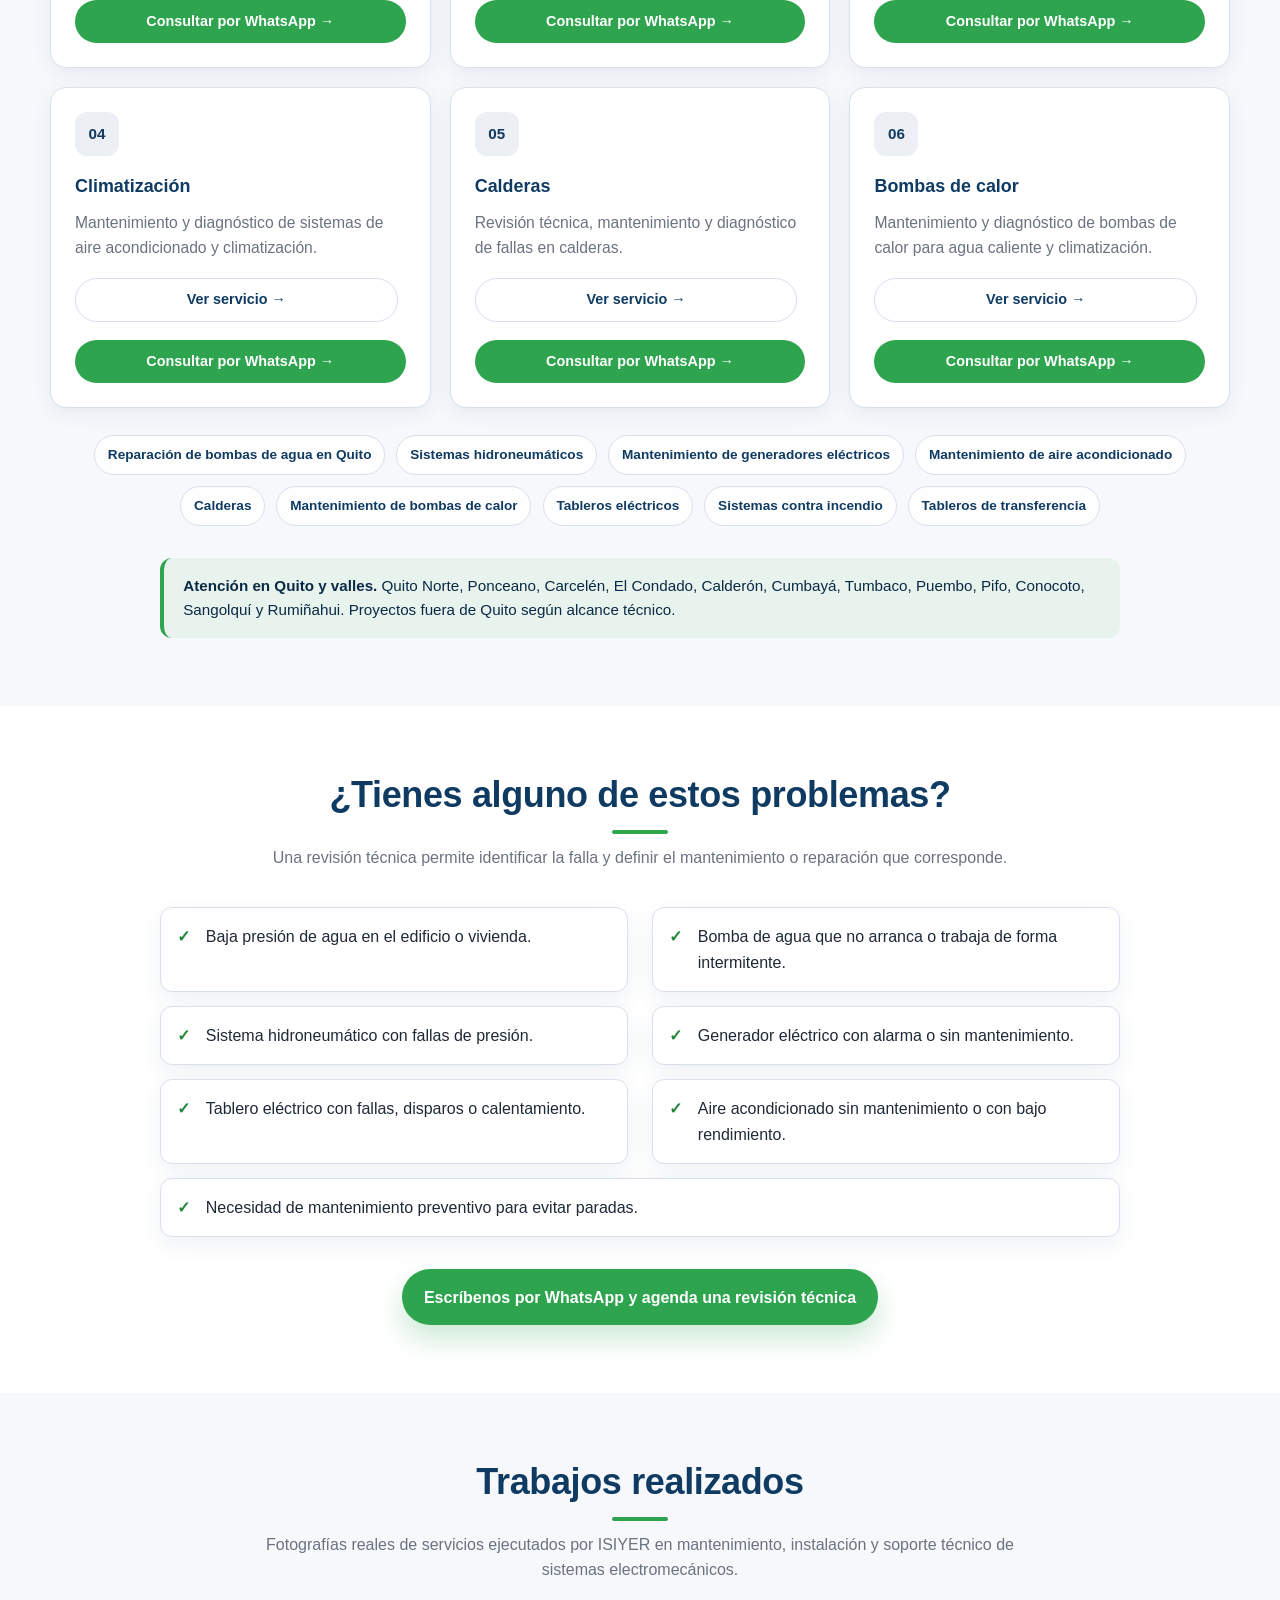
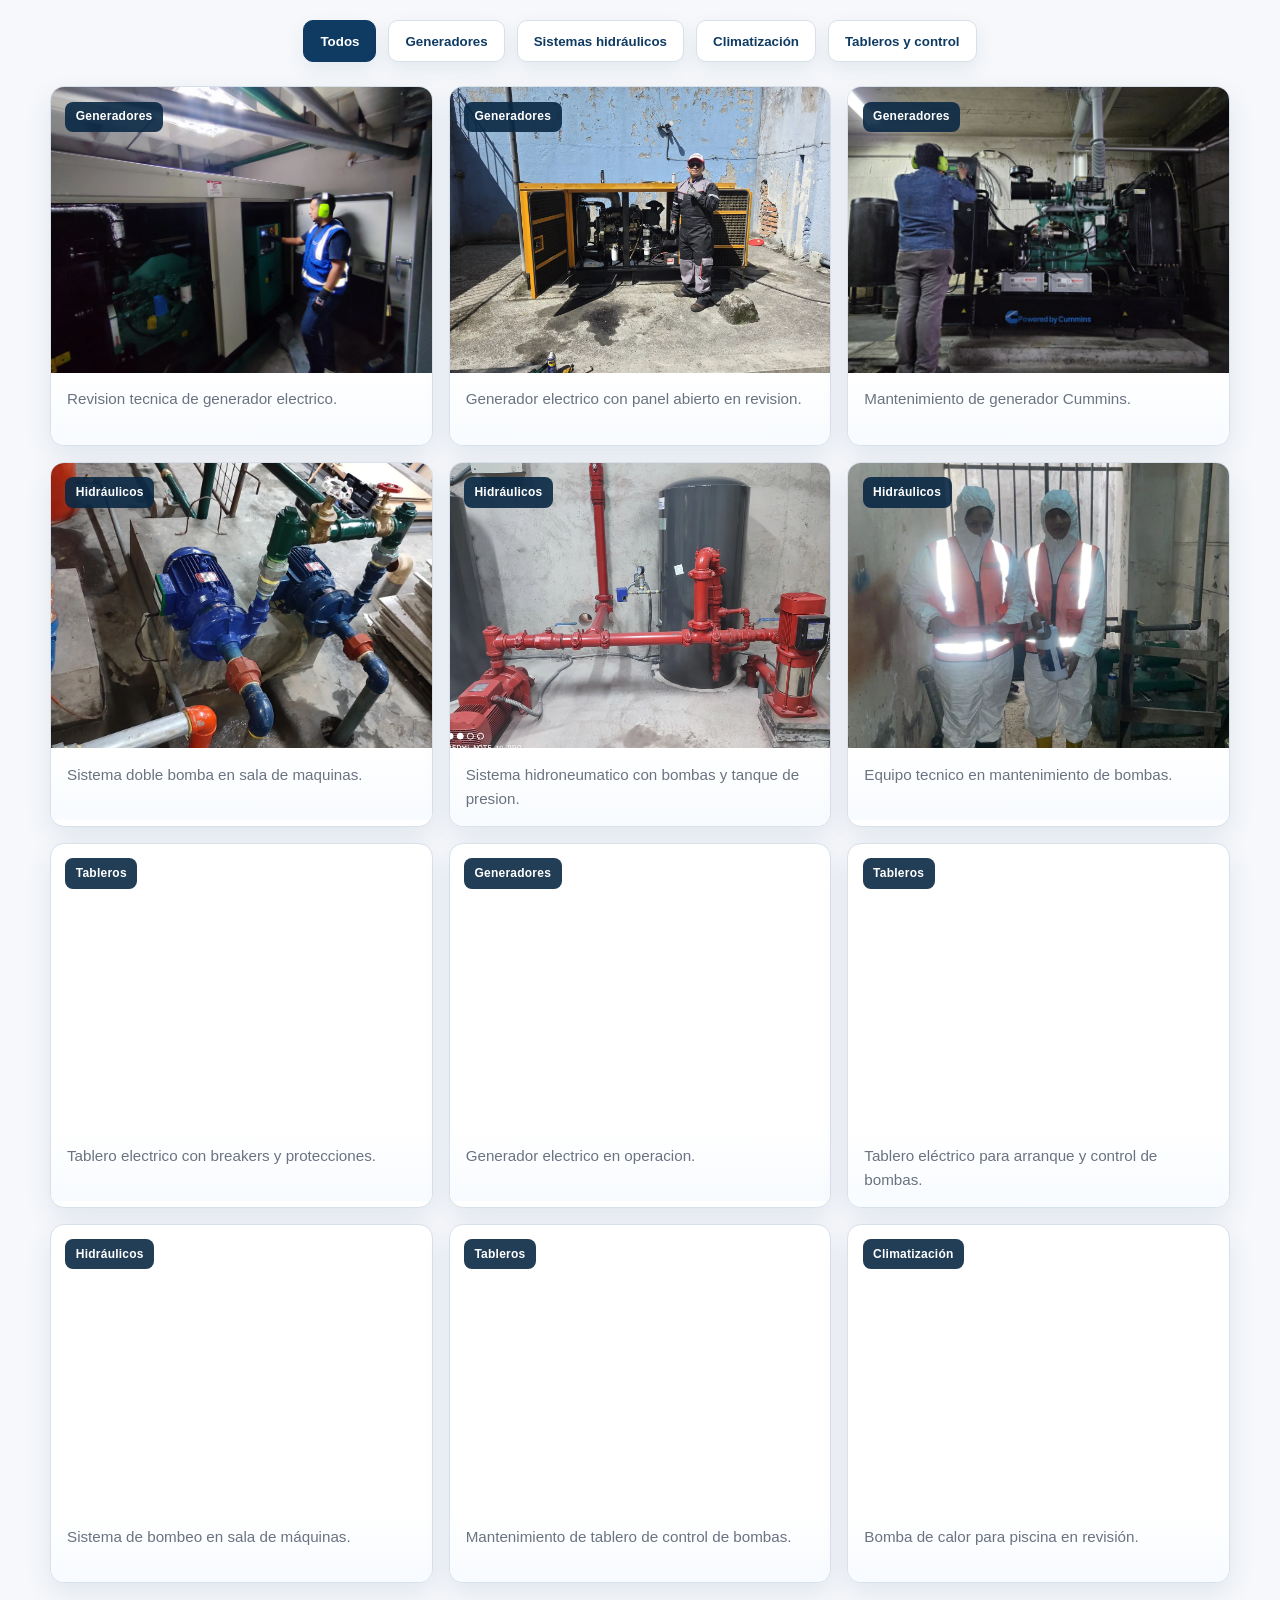
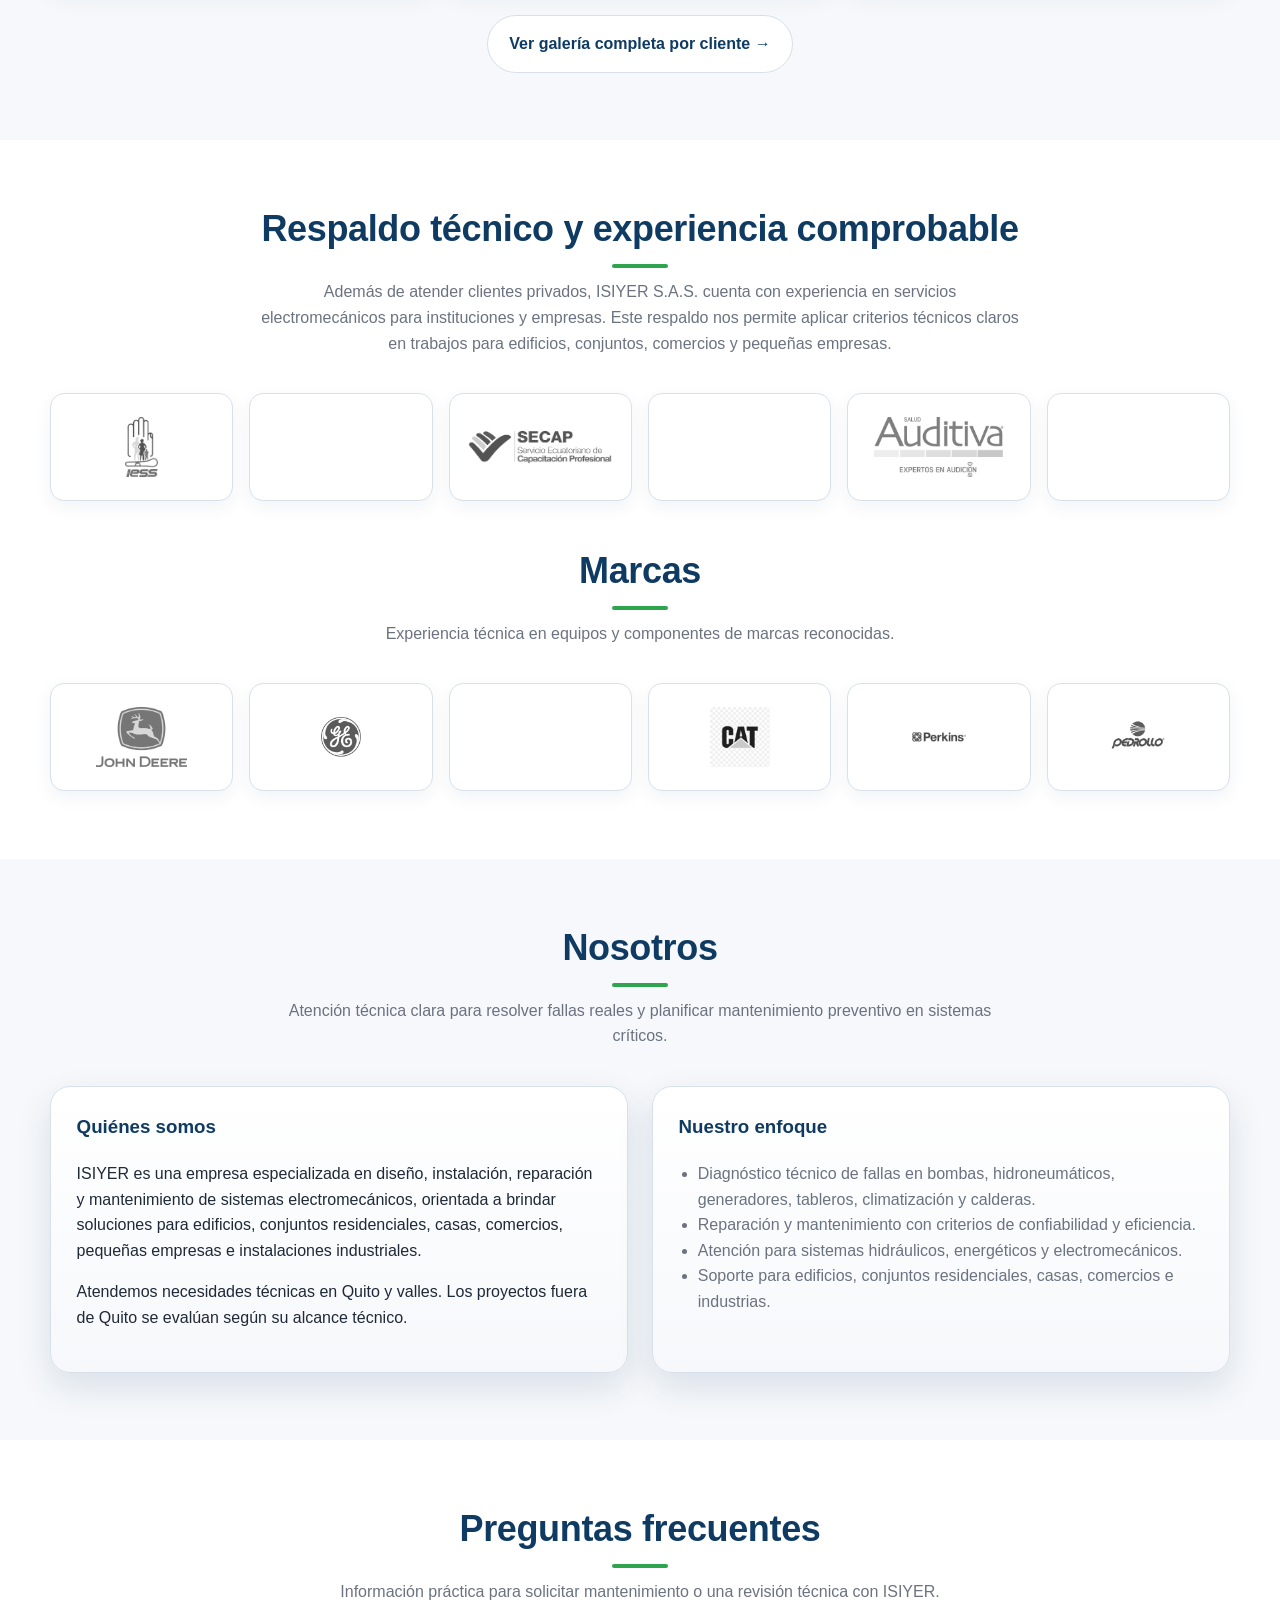
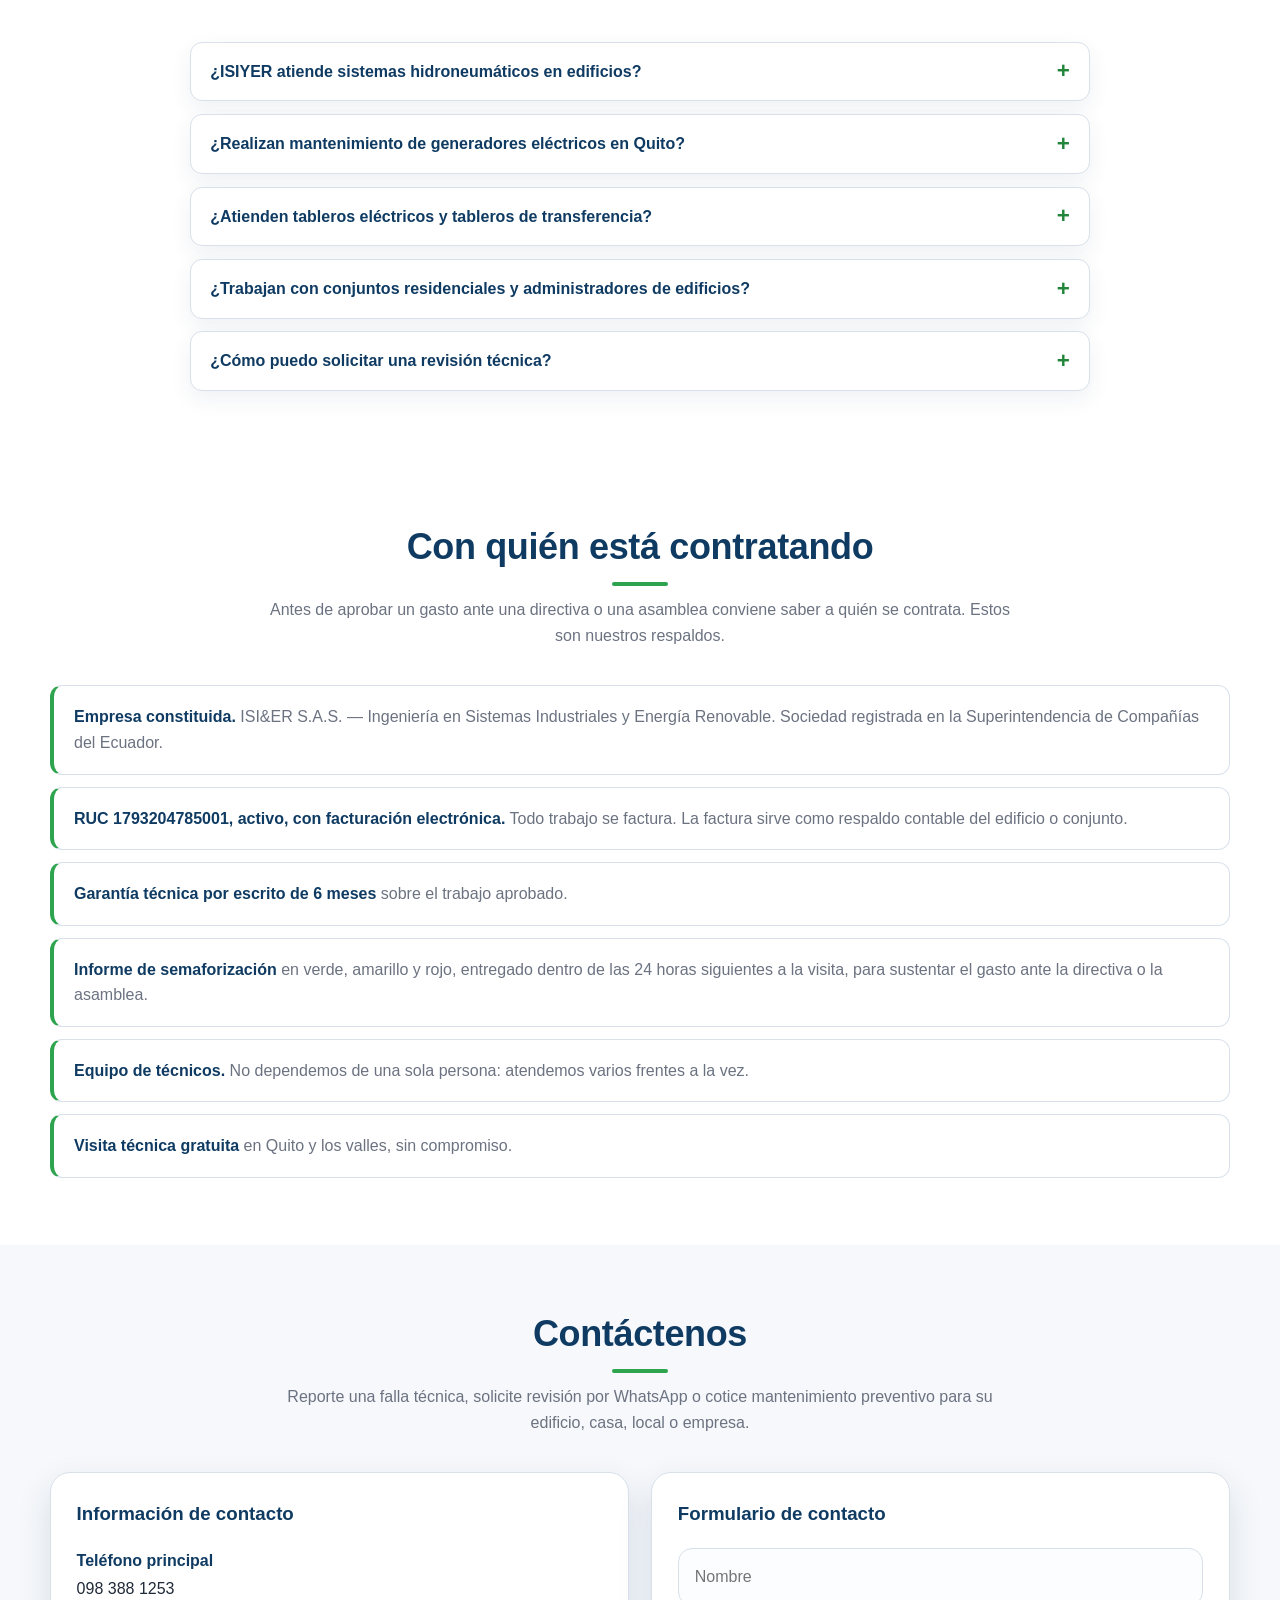
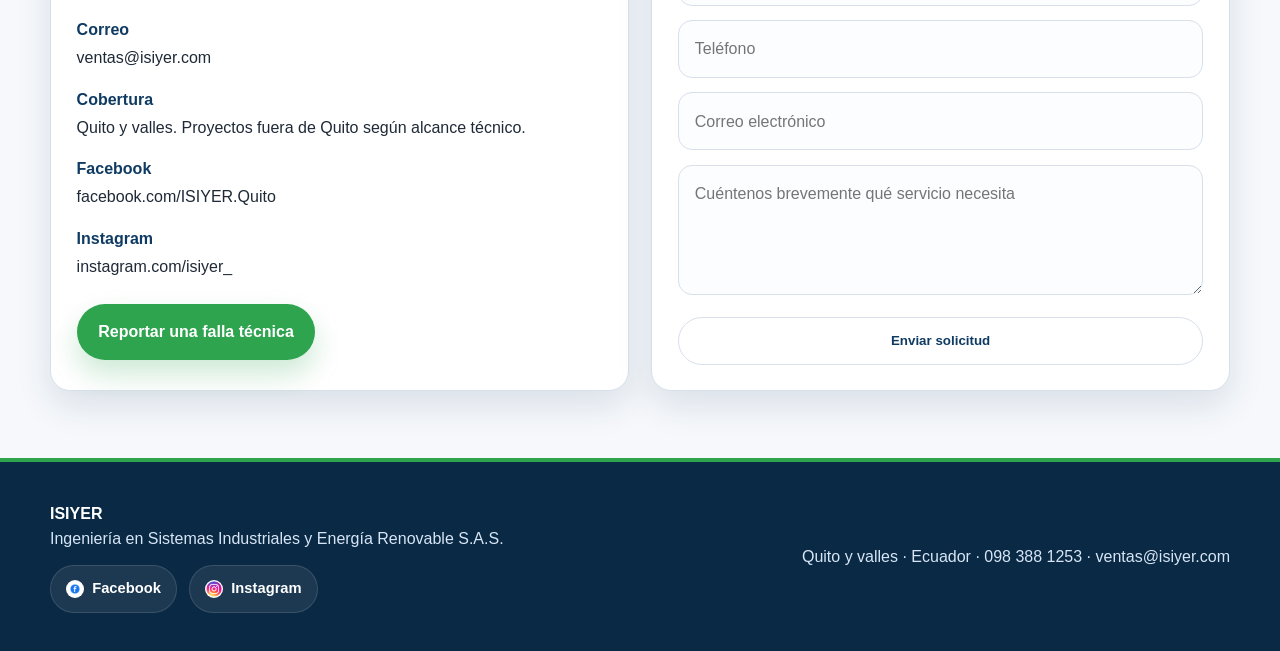
==== commit 6ec78f11: "Portada: foto de fondo del hero solo en escritorio (LCP movil)" ====
--- a/index.html
+++ b/index.html
@@ -1022,11 +1022,18 @@
 
     /* 2. Hero: foto real de sala de bombas (ya se descarga para el carrusel: 0 KB extra) */
     .hero {
-      background:
-        linear-gradient(120deg, rgba(6,24,39,0.94) 0%, rgba(10,41,68,0.88) 55%, rgba(15,59,99,0.72) 100%),
-        url('fotos/sistema-hidroneumatico-bombas-rojas-quito-01.webp') center 40%/cover no-repeat;
+      /* Movil: solo degradado (la foto de fondo era el elemento LCP y costaba ~3 s). */
+      background: linear-gradient(120deg, #071a2a 0%, #0a2944 55%, #0f3b63 100%);
       background-color: #0a2944;
       padding: 4.6rem 0 4.2rem;
+    }
+    @media (min-width: 761px) {
+      .hero {
+        background:
+          linear-gradient(120deg, rgba(6,24,39,0.94) 0%, rgba(10,41,68,0.88) 55%, rgba(15,59,99,0.72) 100%),
+          url('fotos/sistema-hidroneumatico-bombas-rojas-quito-01.webp') center 40%/cover no-repeat;
+        background-color: #0a2944;
+      }
     }
     .hero h1, .hero h1 span, .hero p { text-shadow: 0 2px 10px rgba(3,12,22,0.45); }
     .hero::before { background: linear-gradient(180deg, rgba(5,15,26,0.10), rgba(5,15,26,0.35)); }
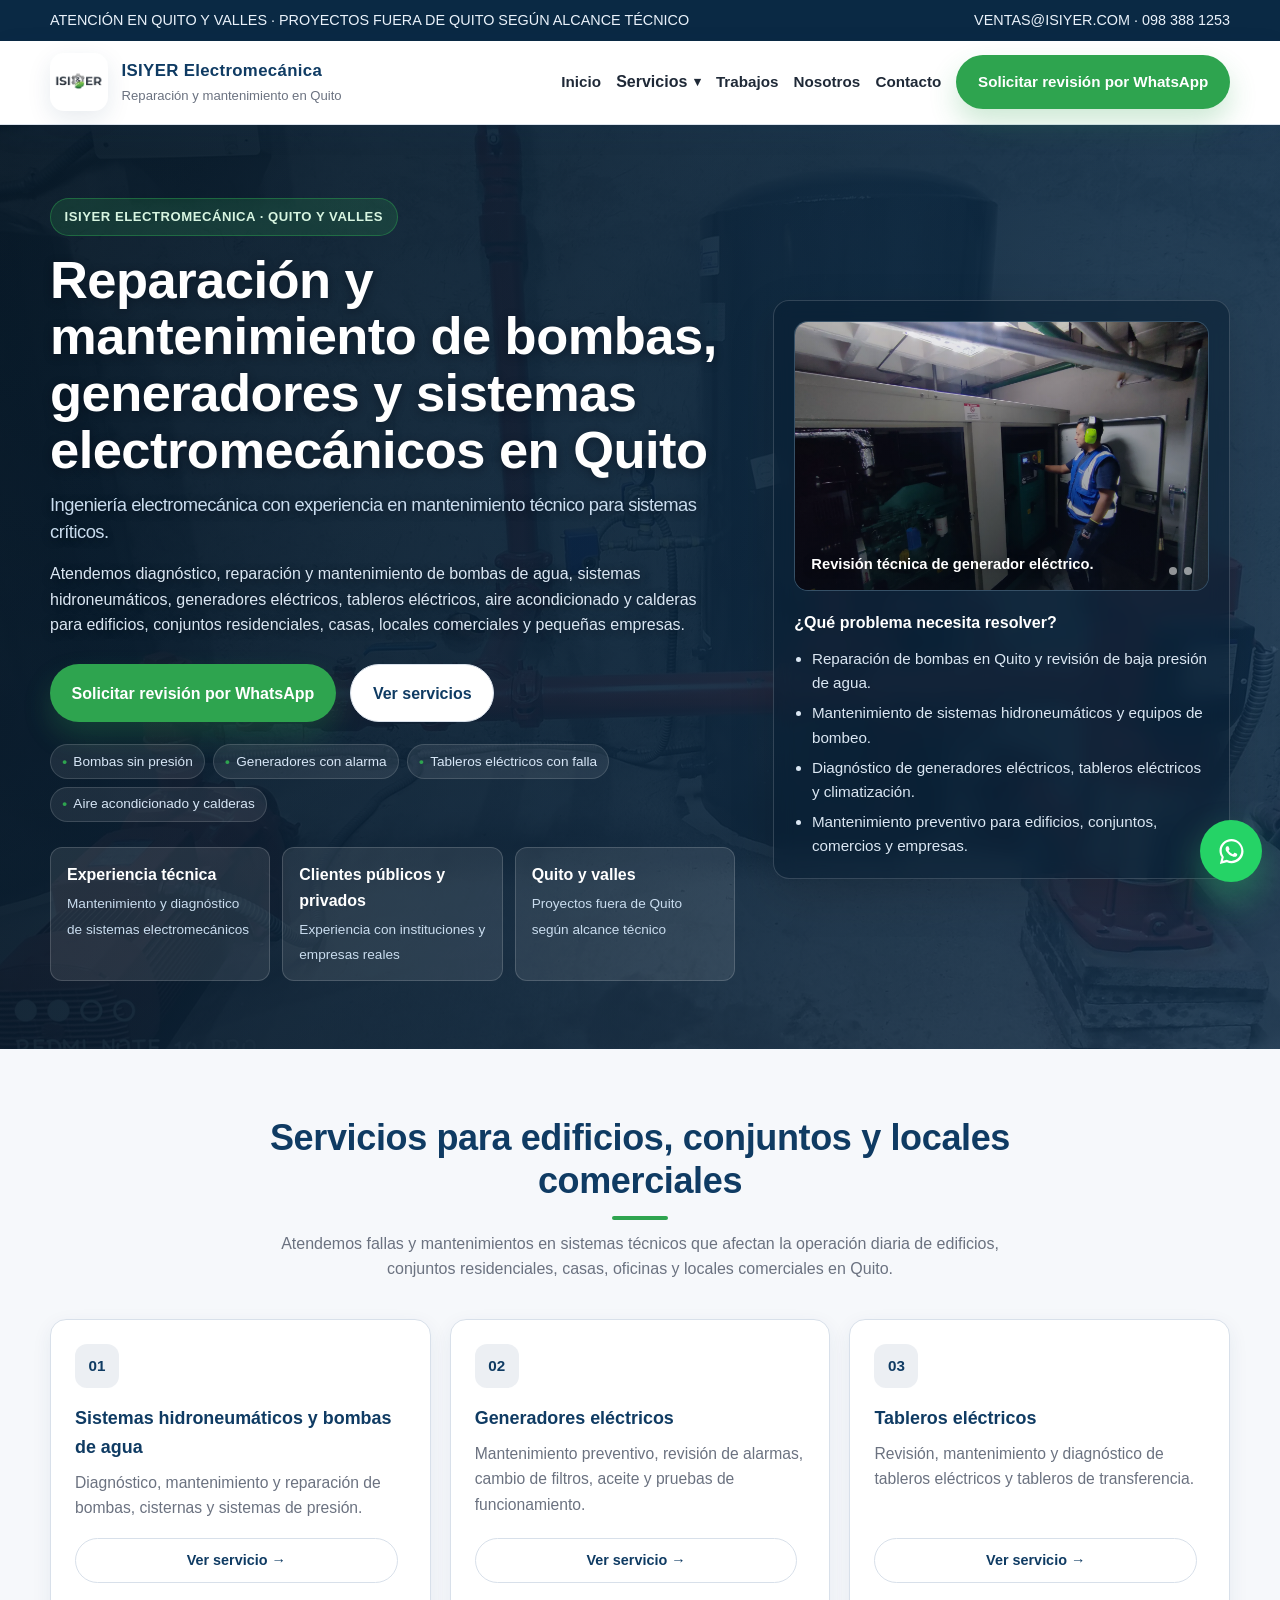
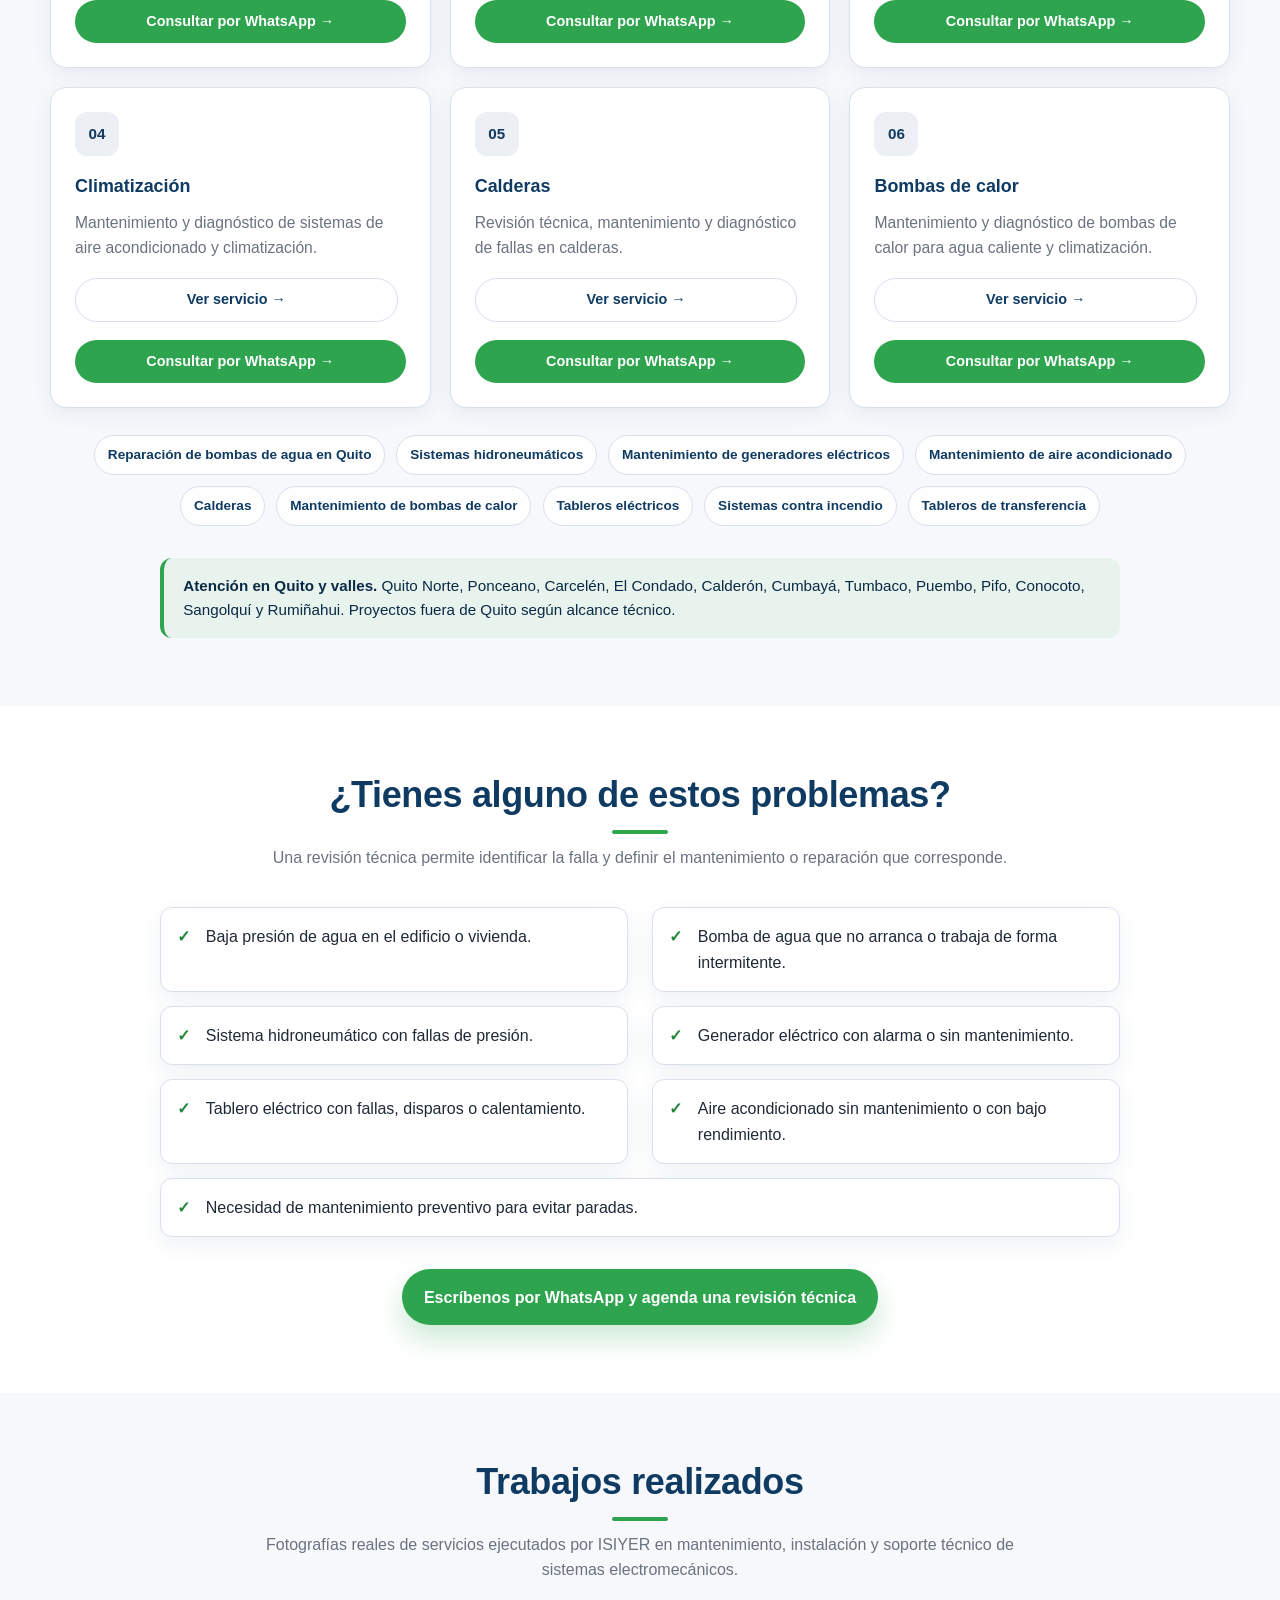
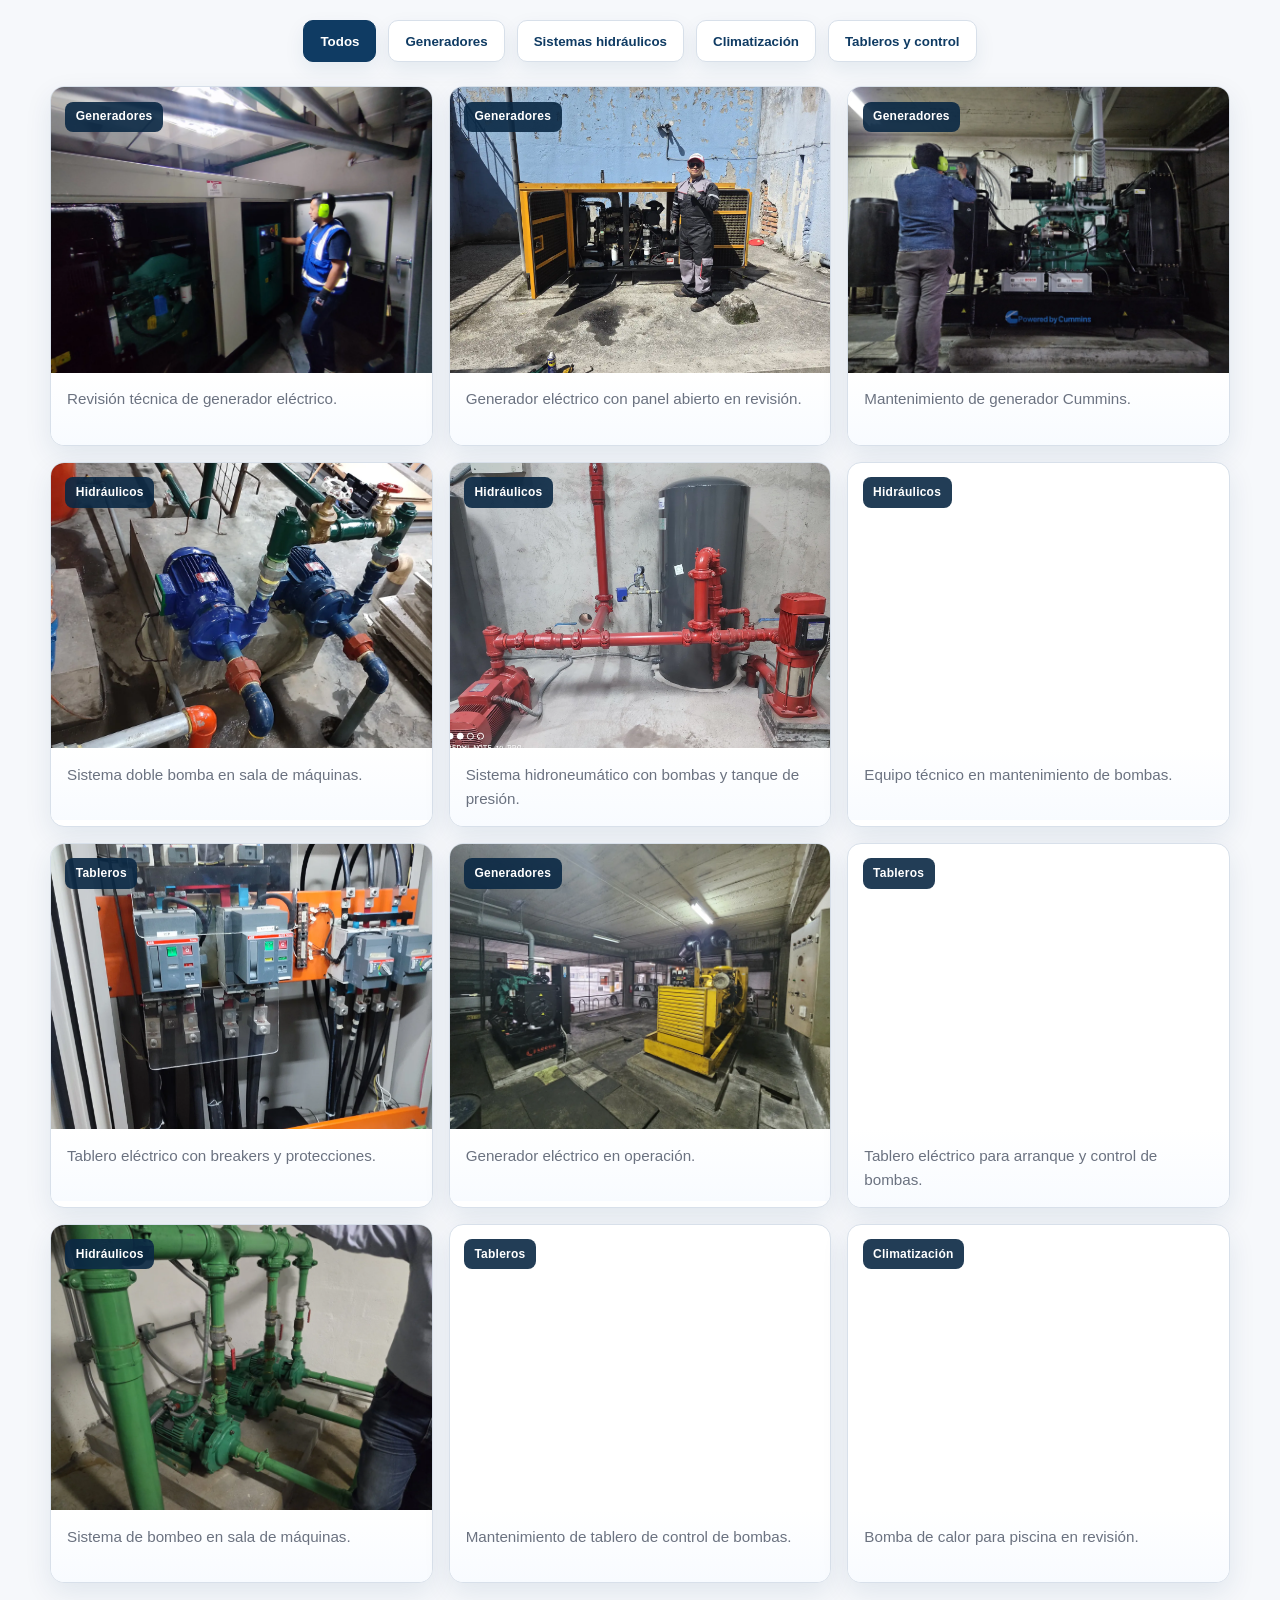
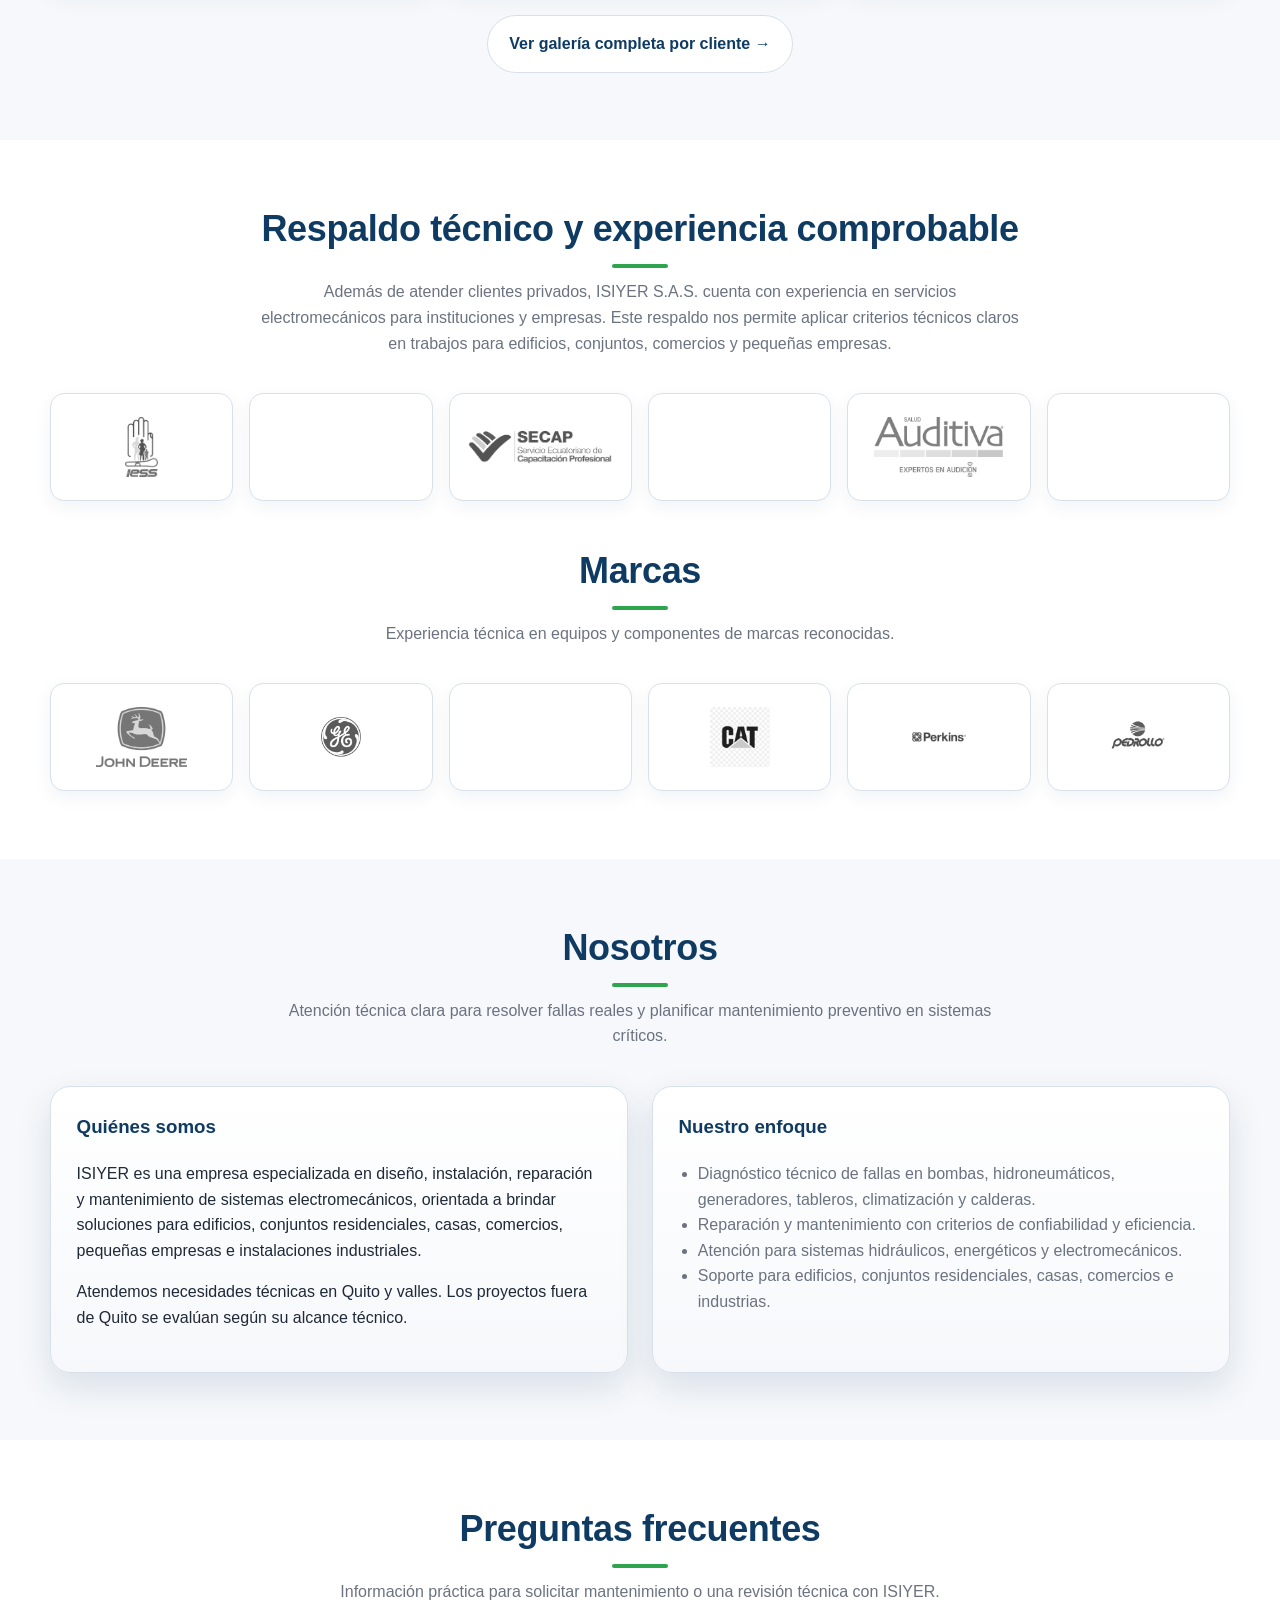
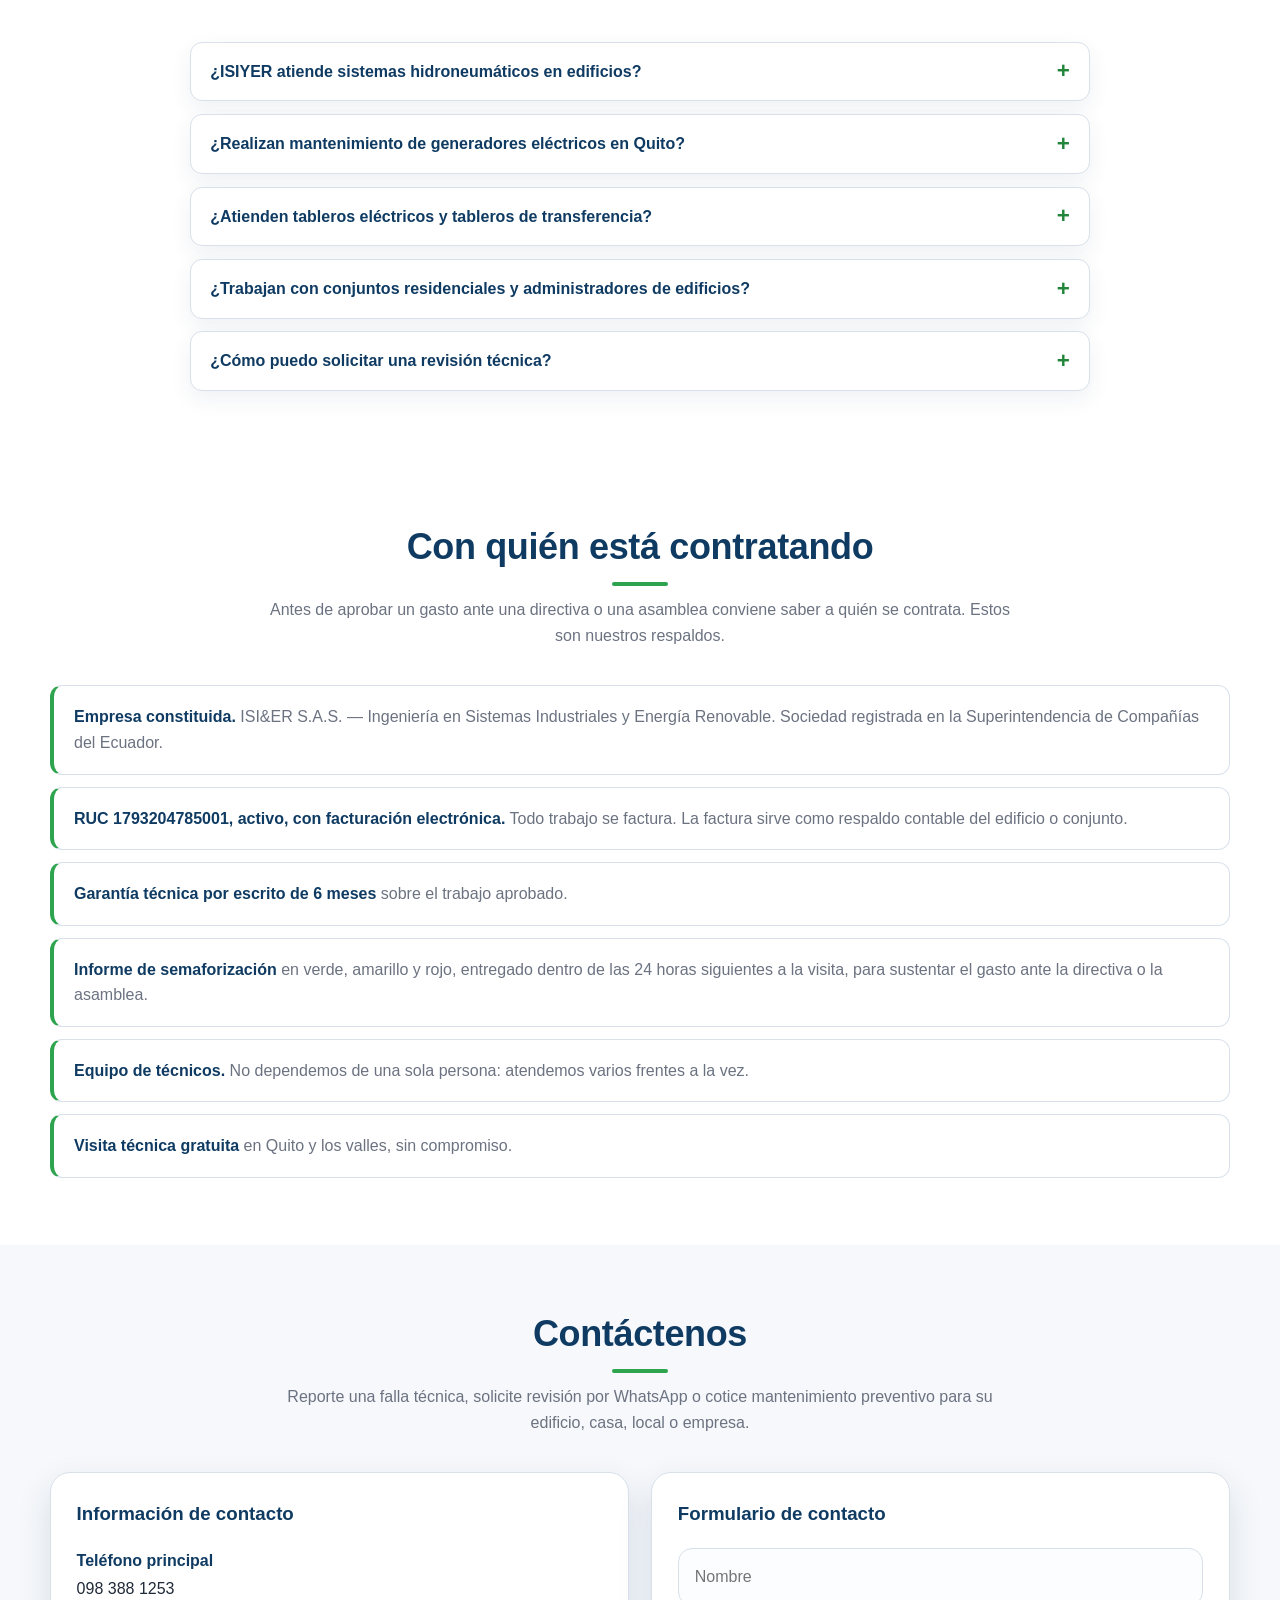
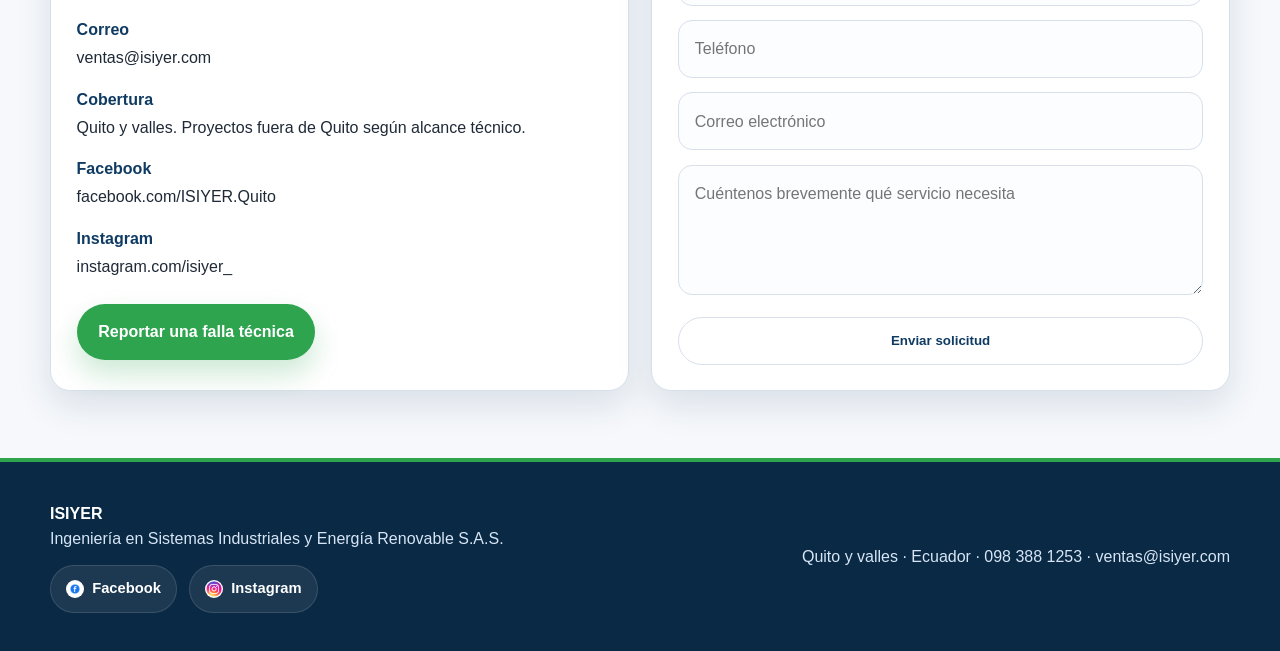
==== commit 9915edc3: "Galeria: boton WhatsApp legible; portada: tildes en alt y pies de foto; enlaces de inicio a / (canon" ====
--- a/index.html
+++ b/index.html
@@ -1367,52 +1367,52 @@
         </div>
 
         <div class="gallery" id="gallery">
-          <figure data-category="generadores" data-full="fotos/generador-tecnico-panel-control-quito-01.webp" data-caption="Revision tecnica de generador electrico.">
+          <figure data-category="generadores" data-full="fotos/generador-tecnico-panel-control-quito-01.webp" data-caption="Revisión técnica de generador eléctrico.">
             <span class="gallery-tag">Generadores</span>
-            <img src="fotos/generador-tecnico-panel-control-quito-01.webp" alt="Tecnico revisando panel de control de generador electrico en Quito" loading="lazy" decoding="async" />
-            <figcaption>Revision tecnica de generador electrico.</figcaption>
+            <img src="fotos/generador-tecnico-panel-control-quito-01.webp" alt="Técnico revisando panel de control de generador eléctrico en Quito" loading="lazy" decoding="async" />
+            <figcaption>Revisión técnica de generador eléctrico.</figcaption>
           </figure>
 
           <figure data-category="generadores" data-full="fotos/generador-electrico-tecnico-quito-01.webp" data-caption="Tecnico revisando generador electrico con panel abierto.">
             <span class="gallery-tag">Generadores</span>
-            <img src="fotos/generador-electrico-tecnico-quito-01.webp" alt="Tecnico revisando generador electrico en Quito" loading="lazy" decoding="async" />
-            <figcaption>Generador electrico con panel abierto en revision.</figcaption>
+            <img src="fotos/generador-electrico-tecnico-quito-01.webp" alt="Técnico revisando generador eléctrico en Quito" loading="lazy" decoding="async" />
+            <figcaption>Generador eléctrico con panel abierto en revisión.</figcaption>
           </figure>
 
           <figure data-category="generadores" data-full="fotos/mantenimiento-generador-cummins-quito-02.webp" data-caption="Mantenimiento de generador Cummins.">
             <span class="gallery-tag">Generadores</span>
-            <img src="fotos/mantenimiento-generador-cummins-quito-02.webp" alt="Tecnico realizando mantenimiento de generador Cummins en Quito" loading="lazy" decoding="async" />
+            <img src="fotos/mantenimiento-generador-cummins-quito-02.webp" alt="Técnico realizando mantenimiento de generador Cummins en Quito" loading="lazy" decoding="async" />
             <figcaption>Mantenimiento de generador Cummins.</figcaption>
           </figure>
 
           <figure data-category="hidraulicos" data-full="fotos/bombas-agua-sala-maquinas-quito-02.webp" data-caption="Sistema de doble bomba con tuberias y valvulas instaladas en sala de maquinas.">
             <span class="gallery-tag">Hidráulicos</span>
-            <img src="fotos/bombas-agua-sala-maquinas-quito-02.webp" alt="Bombas de agua instaladas en sala de maquinas en Quito" loading="lazy" decoding="async" />
-            <figcaption>Sistema doble bomba en sala de maquinas.</figcaption>
+            <img src="fotos/bombas-agua-sala-maquinas-quito-02.webp" alt="Bombas de agua instaladas en sala de máquinas en Quito" loading="lazy" decoding="async" />
+            <figcaption>Sistema doble bomba en sala de máquinas.</figcaption>
           </figure>
 
-          <figure data-category="hidraulicos" data-full="fotos/sistema-hidroneumatico-bombas-rojas-quito-01.webp" data-caption="Sistema hidroneumatico con bombas y tanque de presion.">
+          <figure data-category="hidraulicos" data-full="fotos/sistema-hidroneumatico-bombas-rojas-quito-01.webp" data-caption="Sistema hidroneumático con bombas y tanque de presión.">
             <span class="gallery-tag">Hidráulicos</span>
-            <img src="fotos/sistema-hidroneumatico-bombas-rojas-quito-01.webp" alt="Sistema hidroneumatico con bombas y tanque de presion en Quito" loading="lazy" decoding="async" />
-            <figcaption>Sistema hidroneumatico con bombas y tanque de presion.</figcaption>
+            <img src="fotos/sistema-hidroneumatico-bombas-rojas-quito-01.webp" alt="Sistema hidroneumático con bombas y tanque de presión en Quito" loading="lazy" decoding="async" />
+            <figcaption>Sistema hidroneumático con bombas y tanque de presión.</figcaption>
           </figure>
 
-          <figure data-category="hidraulicos" data-full="fotos/equipo-tecnico-mantenimiento-bombas-quito-01.webp" data-caption="Equipo tecnico en mantenimiento de bombas.">
+          <figure data-category="hidraulicos" data-full="fotos/equipo-tecnico-mantenimiento-bombas-quito-01.webp" data-caption="Equipo técnico en mantenimiento de bombas.">
             <span class="gallery-tag">Hidráulicos</span>
-            <img src="fotos/equipo-tecnico-mantenimiento-bombas-quito-01.webp" alt="Equipo tecnico realizando mantenimiento de bombas en Quito" loading="lazy" decoding="async" />
-            <figcaption>Equipo tecnico en mantenimiento de bombas.</figcaption>
+            <img src="fotos/equipo-tecnico-mantenimiento-bombas-quito-01.webp" alt="Equipo técnico realizando mantenimiento de bombas en Quito" loading="lazy" decoding="async" />
+            <figcaption>Equipo técnico en mantenimiento de bombas.</figcaption>
           </figure>
 
-          <figure data-category="tableros" data-full="fotos/tablero-electrico-breakers-abb-quito-01.webp" data-caption="Tablero electrico con breakers y protecciones.">
+          <figure data-category="tableros" data-full="fotos/tablero-electrico-breakers-abb-quito-01.webp" data-caption="Tablero eléctrico con breakers y protecciones.">
             <span class="gallery-tag">Tableros</span>
-            <img src="fotos/tablero-electrico-breakers-abb-quito-01.webp" alt="Tablero electrico con breakers ABB en Quito" loading="lazy" decoding="async" />
-            <figcaption>Tablero electrico con breakers y protecciones.</figcaption>
+            <img src="fotos/tablero-electrico-breakers-abb-quito-01.webp" alt="Tablero eléctrico con breakers ABB en Quito" loading="lazy" decoding="async" />
+            <figcaption>Tablero eléctrico con breakers y protecciones.</figcaption>
           </figure>
 
-          <figure data-category="generadores" data-full="fotos/generador-electrico-operacion-quito-03.webp" data-caption="Generador electrico en operacion.">
+          <figure data-category="generadores" data-full="fotos/generador-electrico-operacion-quito-03.webp" data-caption="Generador eléctrico en operación.">
             <span class="gallery-tag">Generadores</span>
-            <img src="fotos/generador-electrico-operacion-quito-03.webp" alt="Generador electrico en sala de maquinas en Quito" loading="lazy" decoding="async" />
-            <figcaption>Generador electrico en operacion.</figcaption>
+            <img src="fotos/generador-electrico-operacion-quito-03.webp" alt="Generador eléctrico en sala de máquinas en Quito" loading="lazy" decoding="async" />
+            <figcaption>Generador eléctrico en operación.</figcaption>
           </figure>
 
           <figure data-category="tableros" data-full="fotos/tablero-electrico-arranque-bombas-quito-03.webp" data-caption="Tablero eléctrico para arranque y control de bombas.">
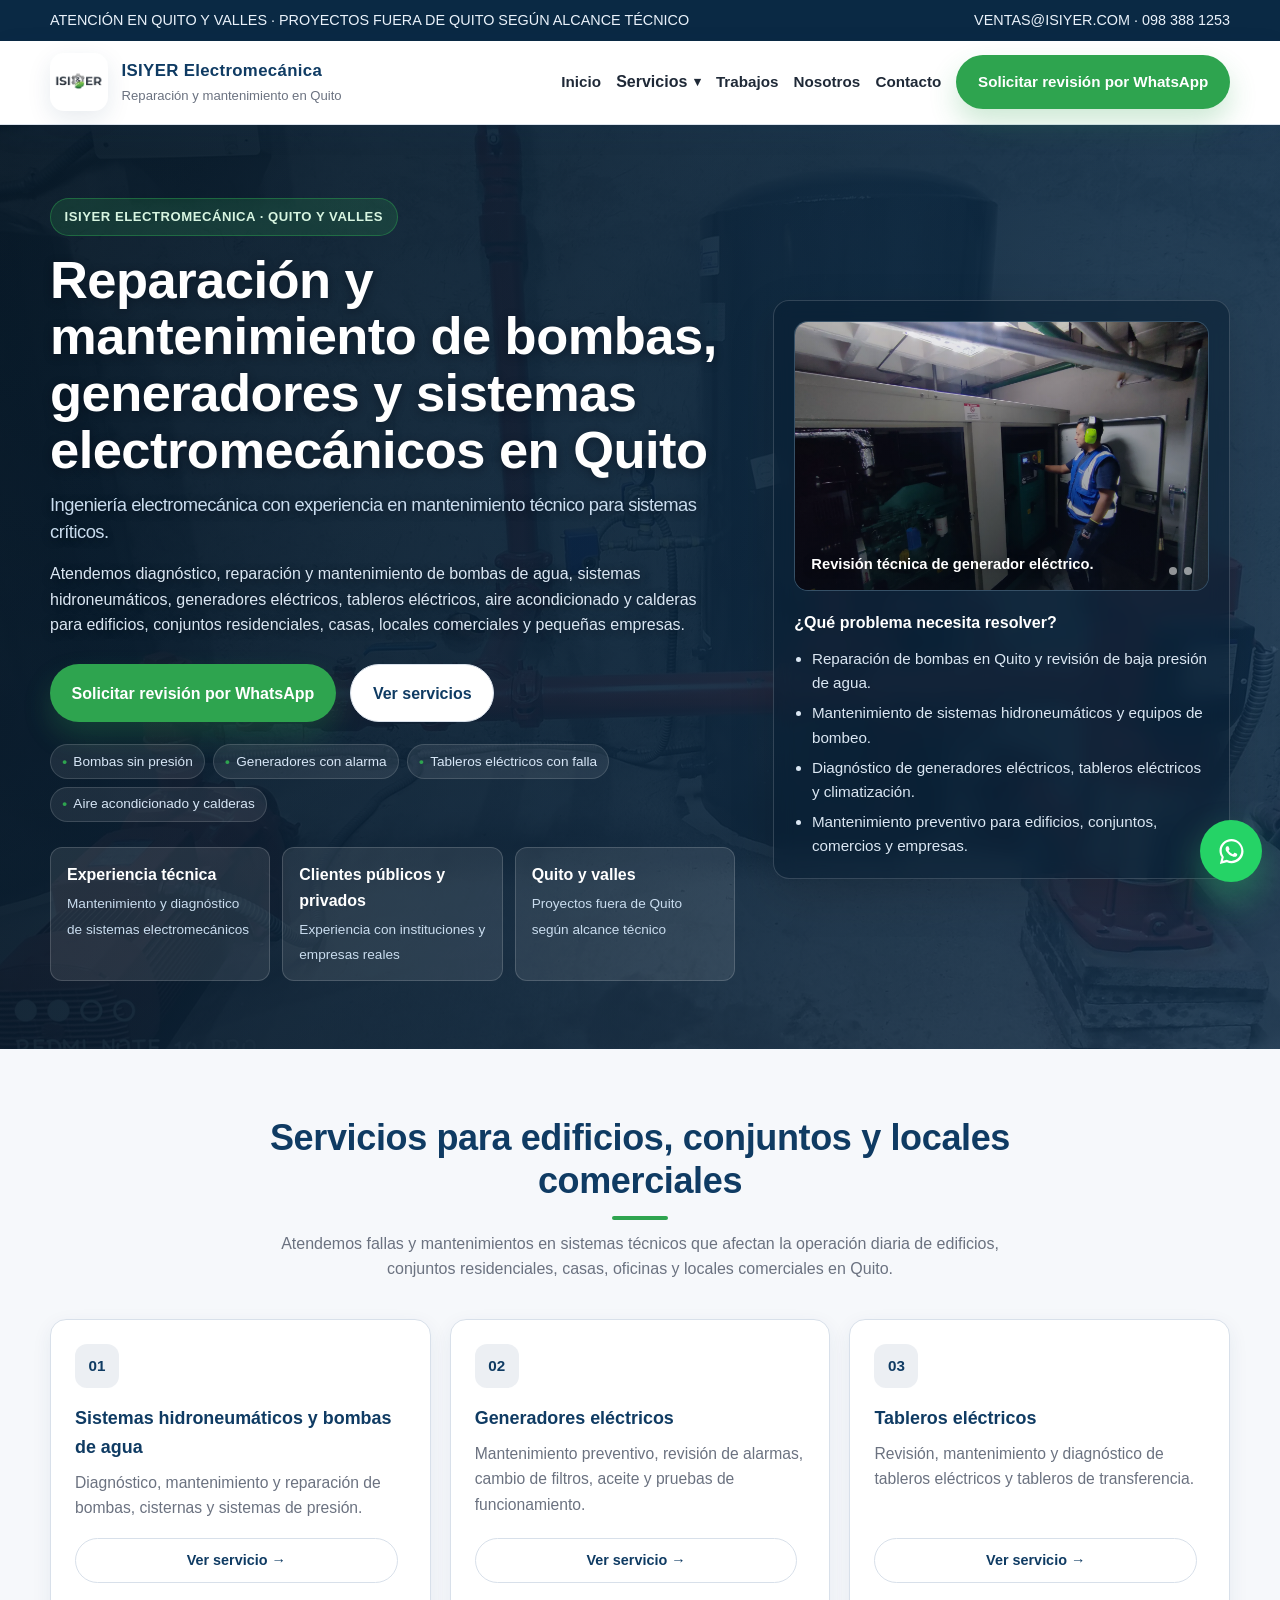
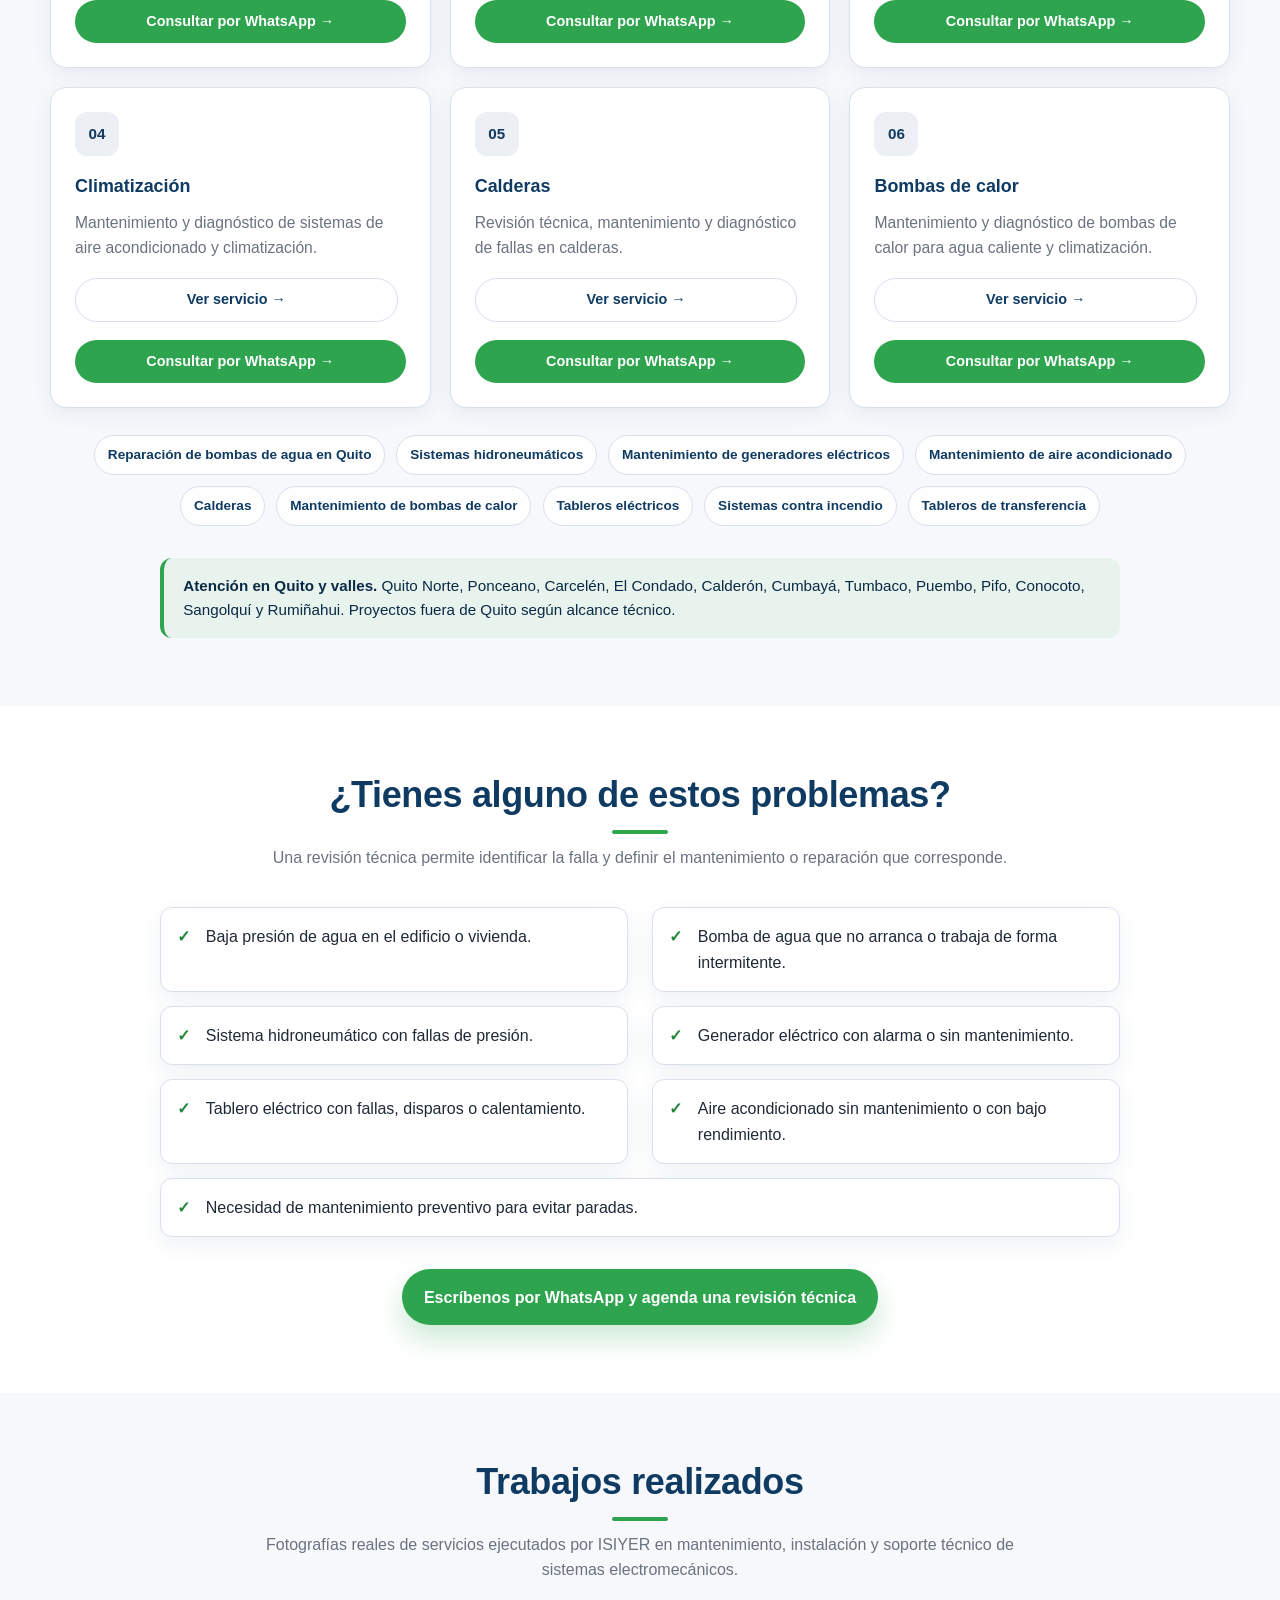
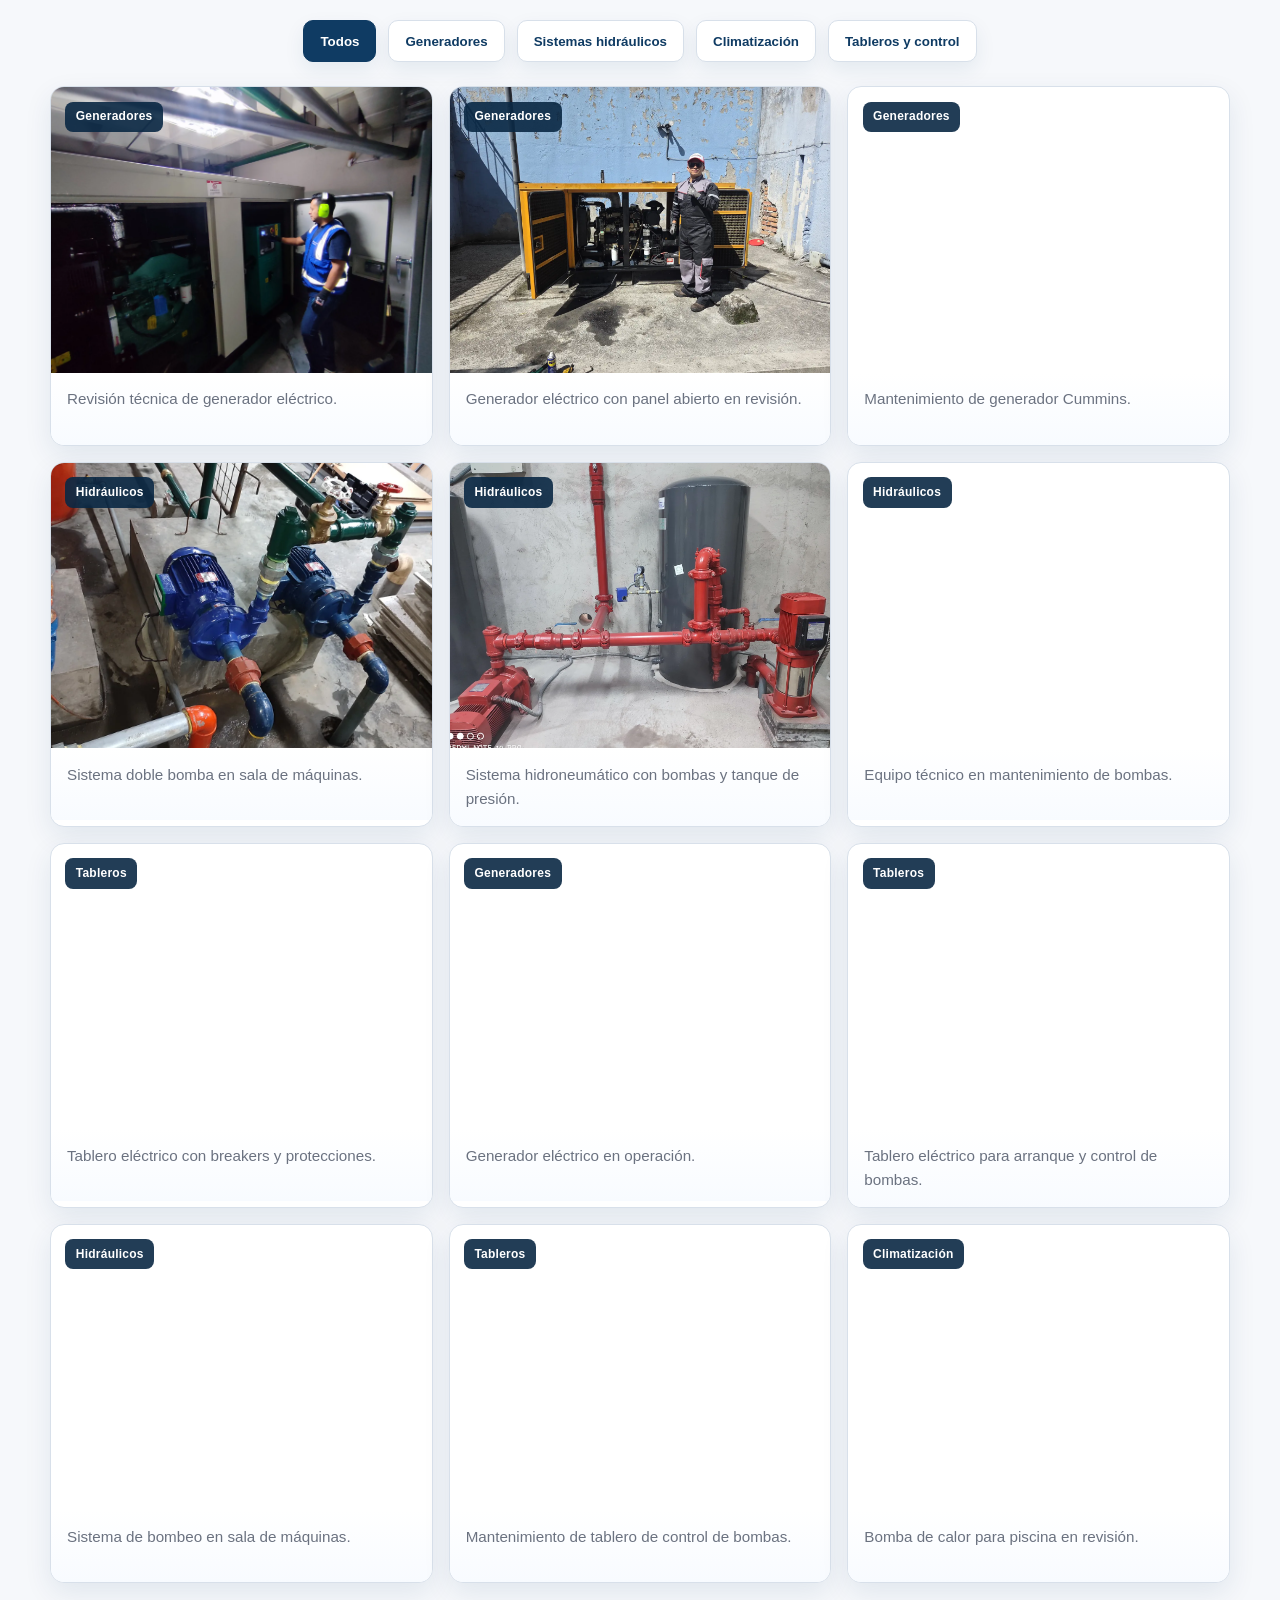
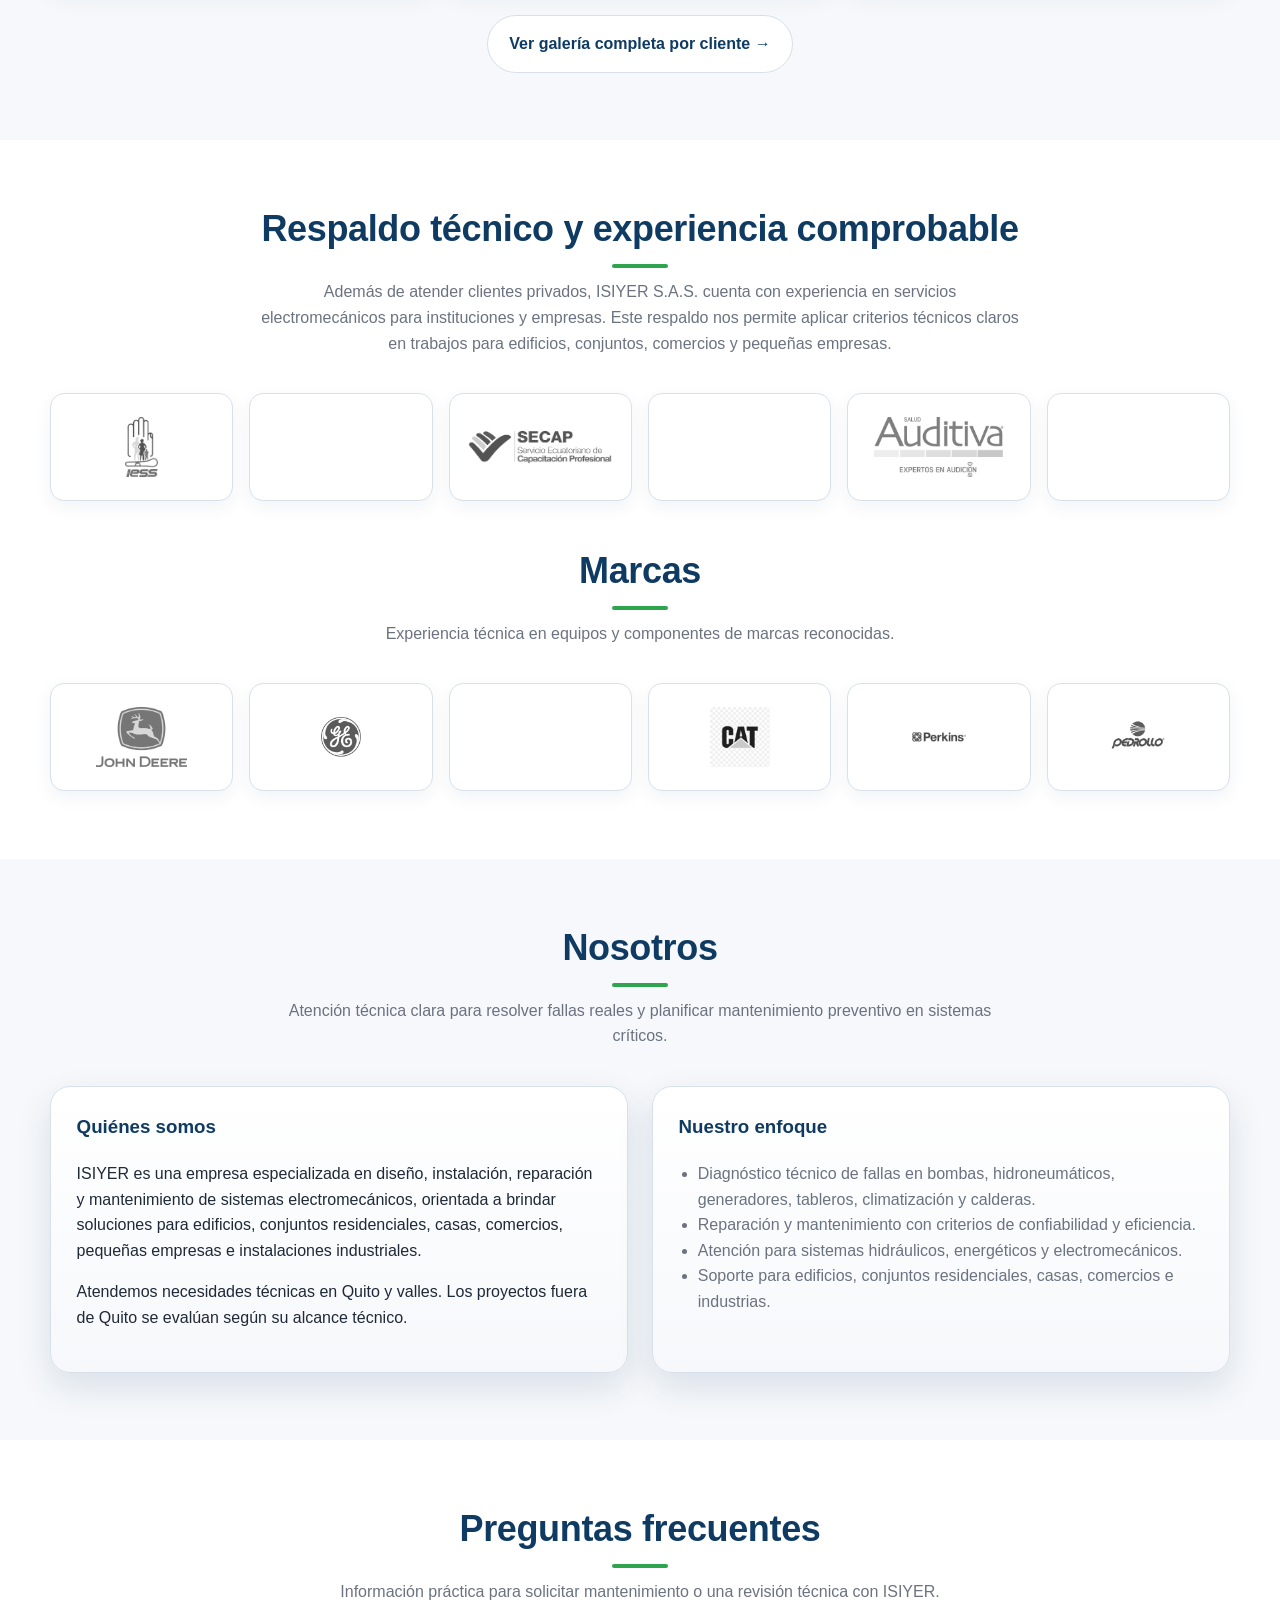
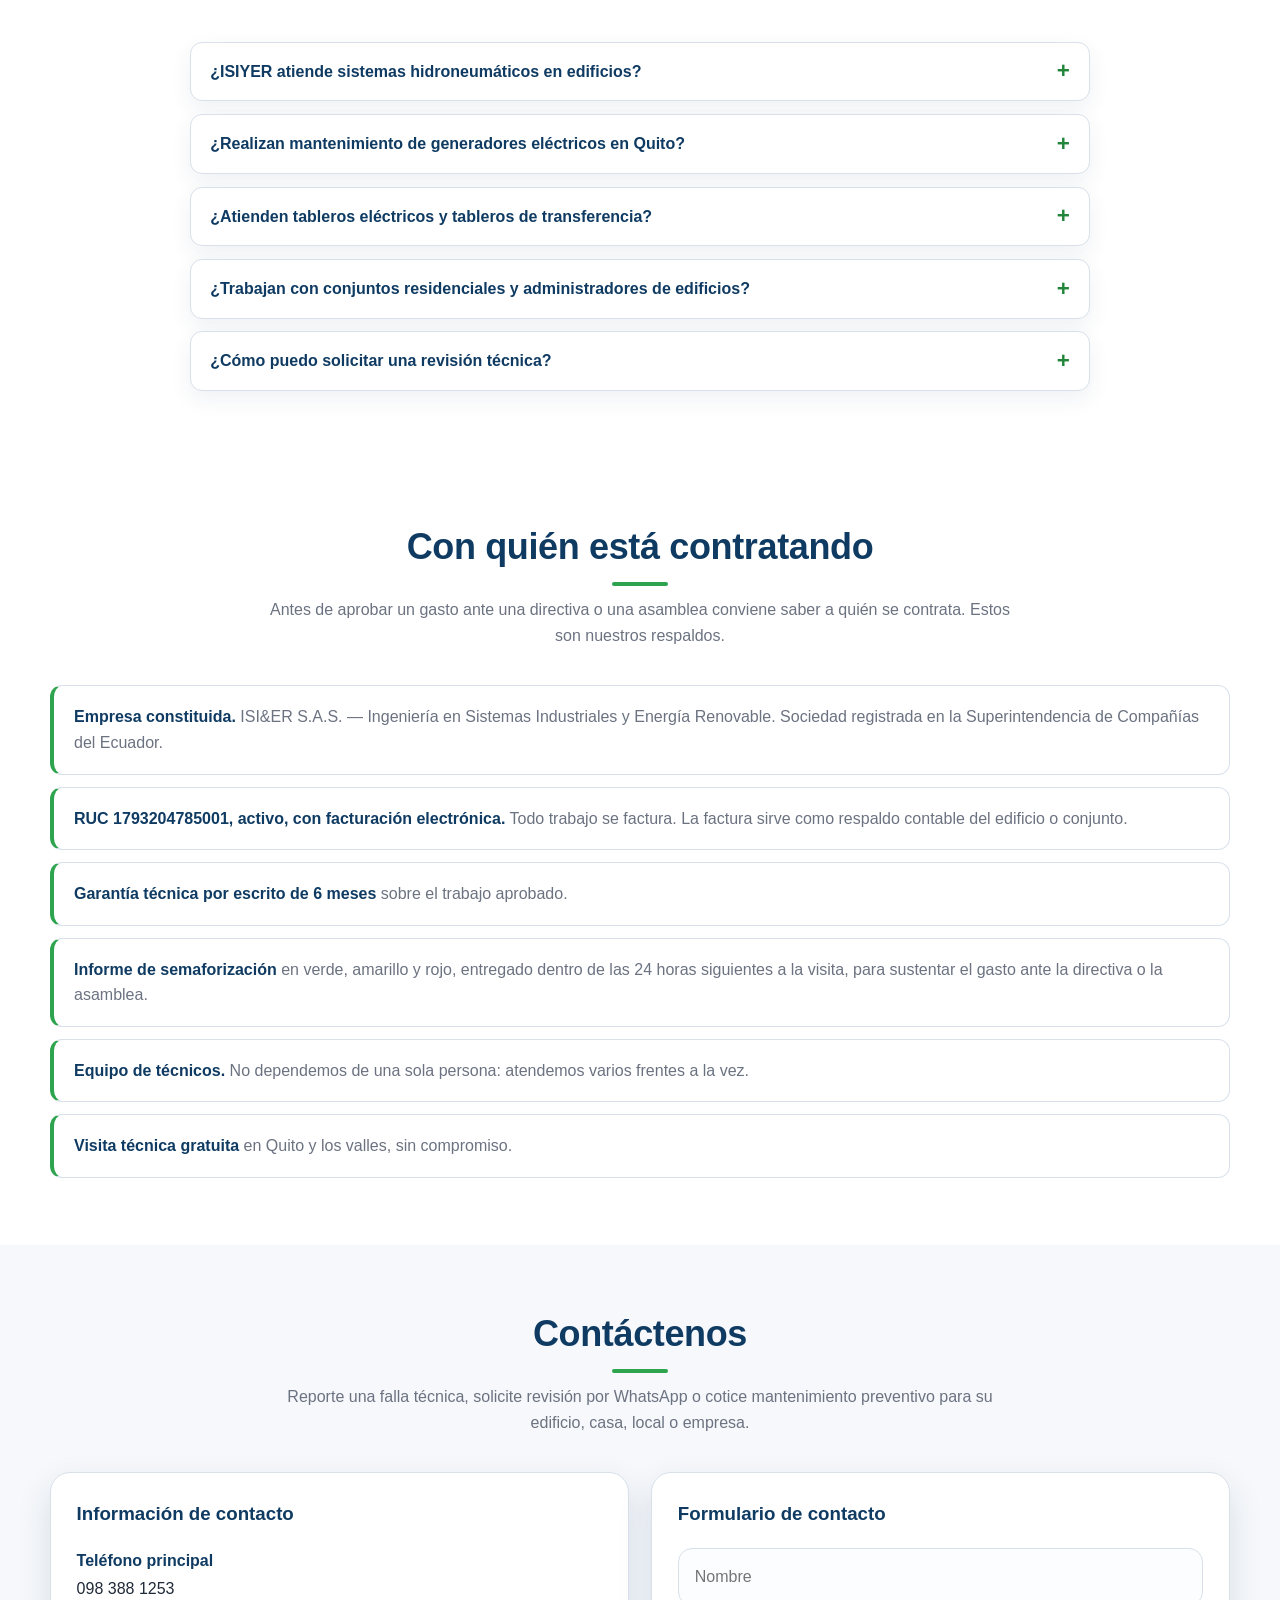
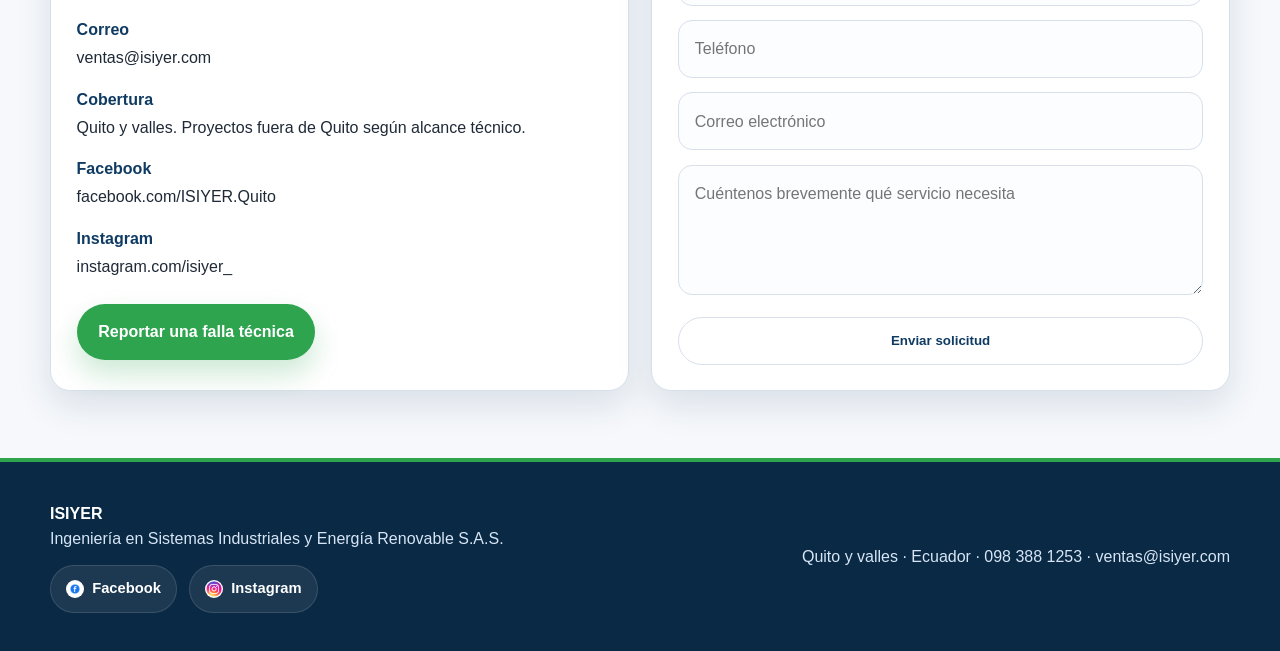
==== commit 9bb13178: "Nueva pagina: limpieza tecnica de cisternas en Quito; enlace en menu, galeria y sitemap" ====
--- a/index.html
+++ b/index.html
@@ -1162,7 +1162,7 @@
             <details class="services-menu">
               <summary aria-label="Abrir menú de servicios" aria-expanded="false">Servicios</summary>
               <ul class="services-submenu">
-                <li><a href="bombas-de-agua.html">Bombas e hidroneumáticos</a></li>
+                <li><a href="bombas-de-agua.html">Bombas e hidroneumáticos</a></li><li><a href="cisternas.html">Limpieza de cisternas</a></li>
                 <li><a href="generadores-electricos.html">Generadores eléctricos</a></li>
                 <li><a href="tableros-electricos.html">Tableros eléctricos</a></li>
                 <li><a href="aire-acondicionado.html">Climatización</a></li>
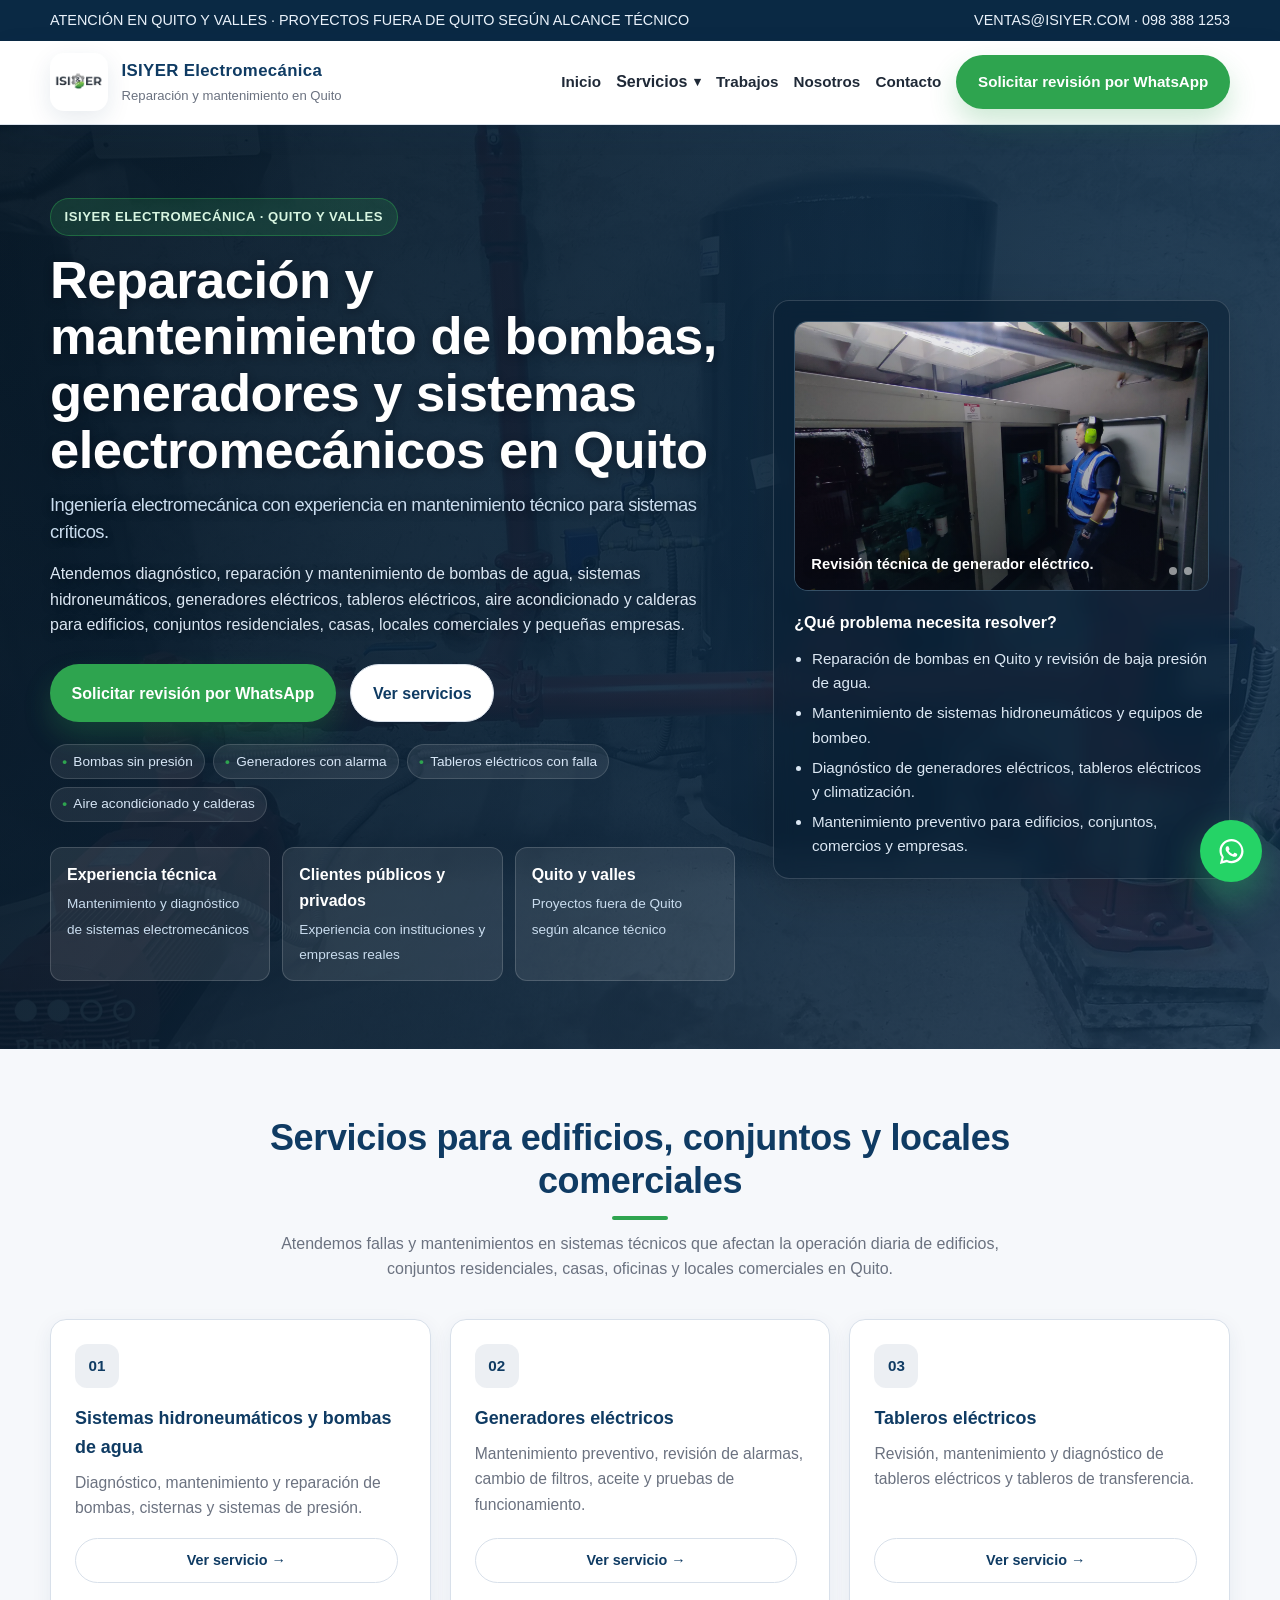
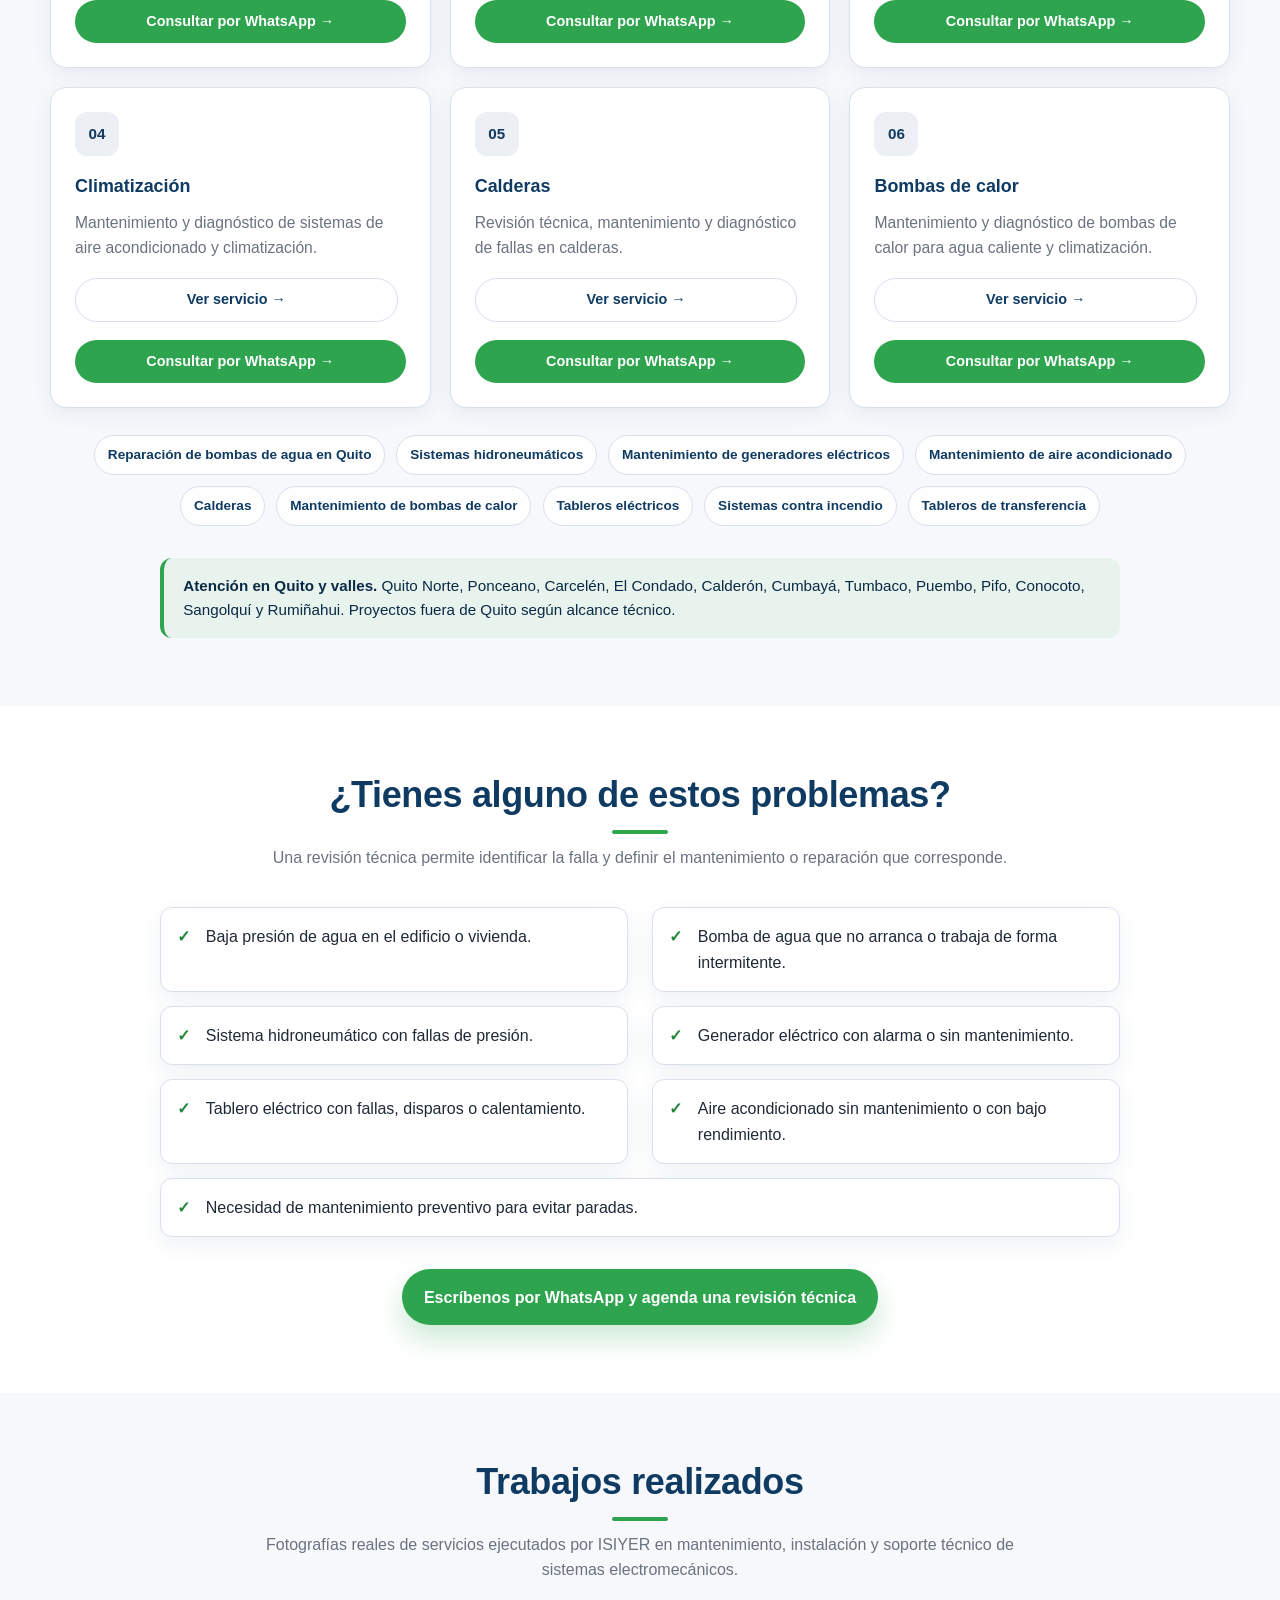
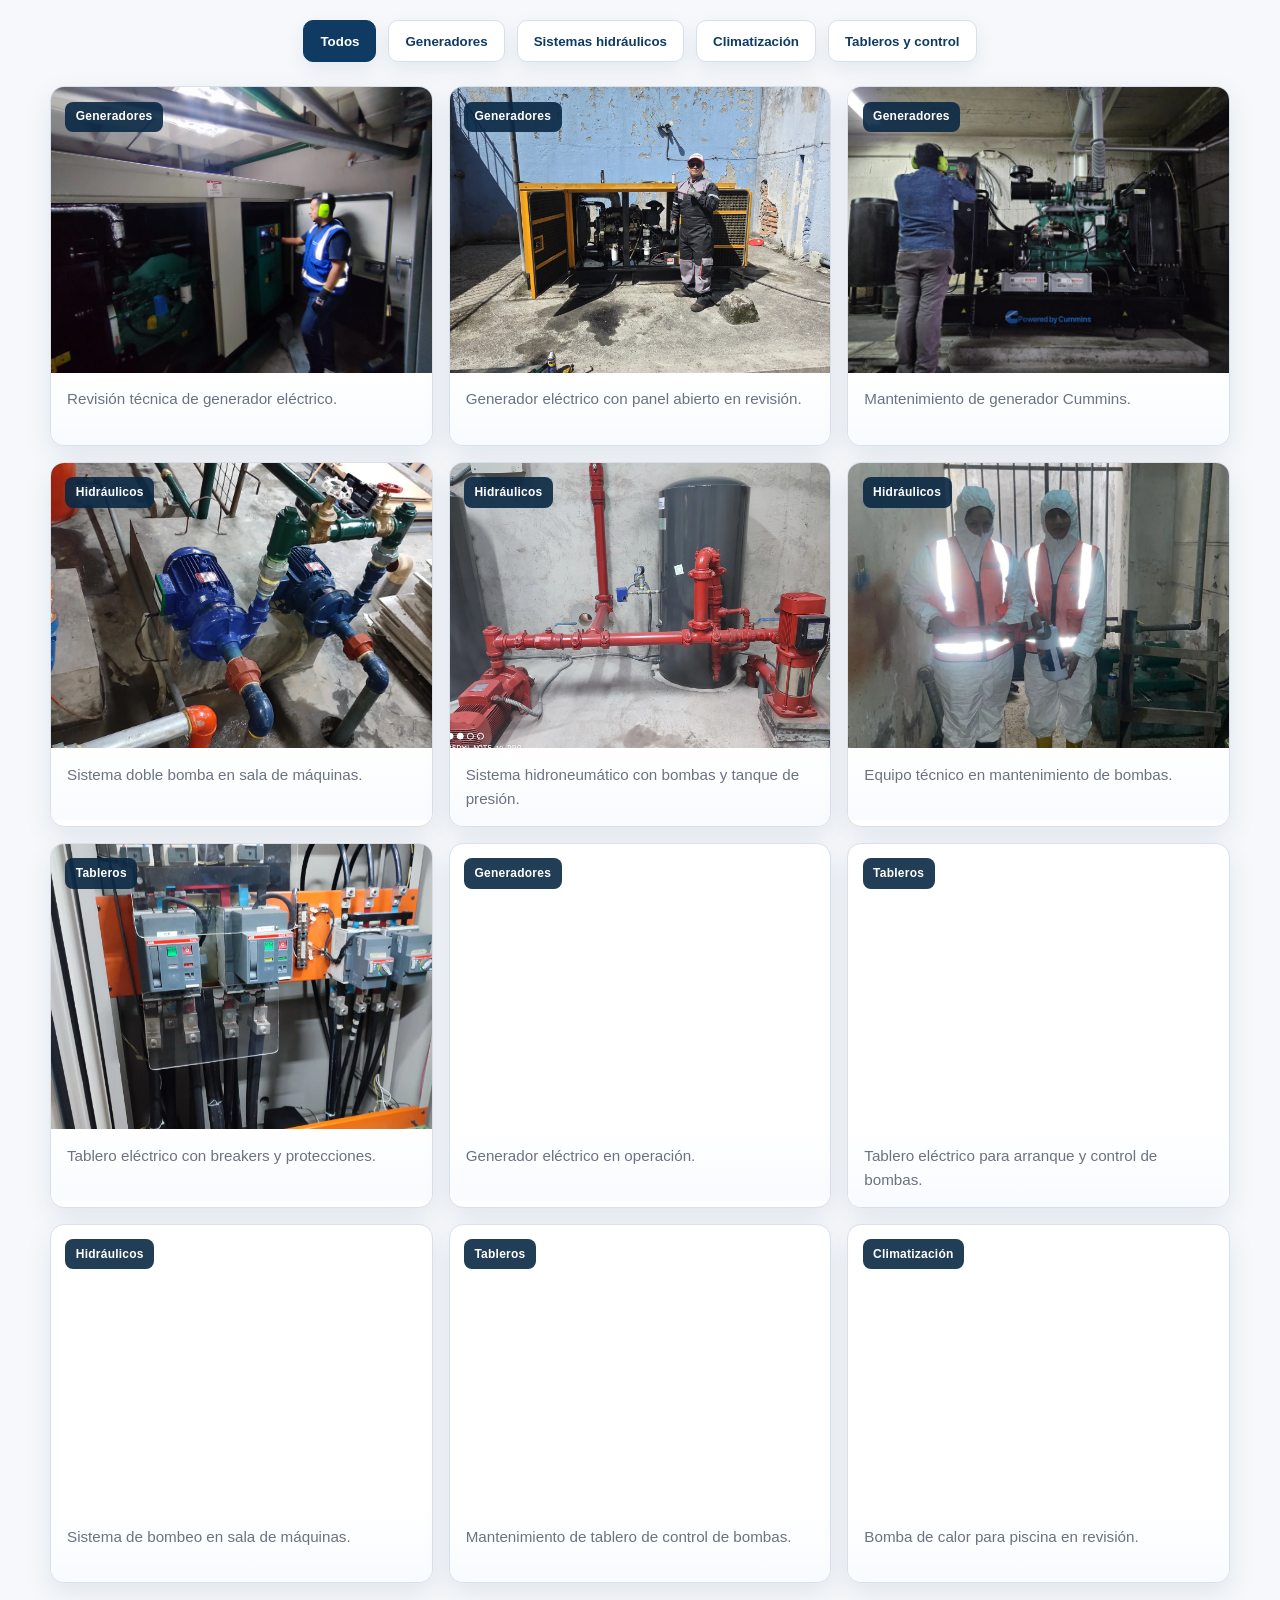
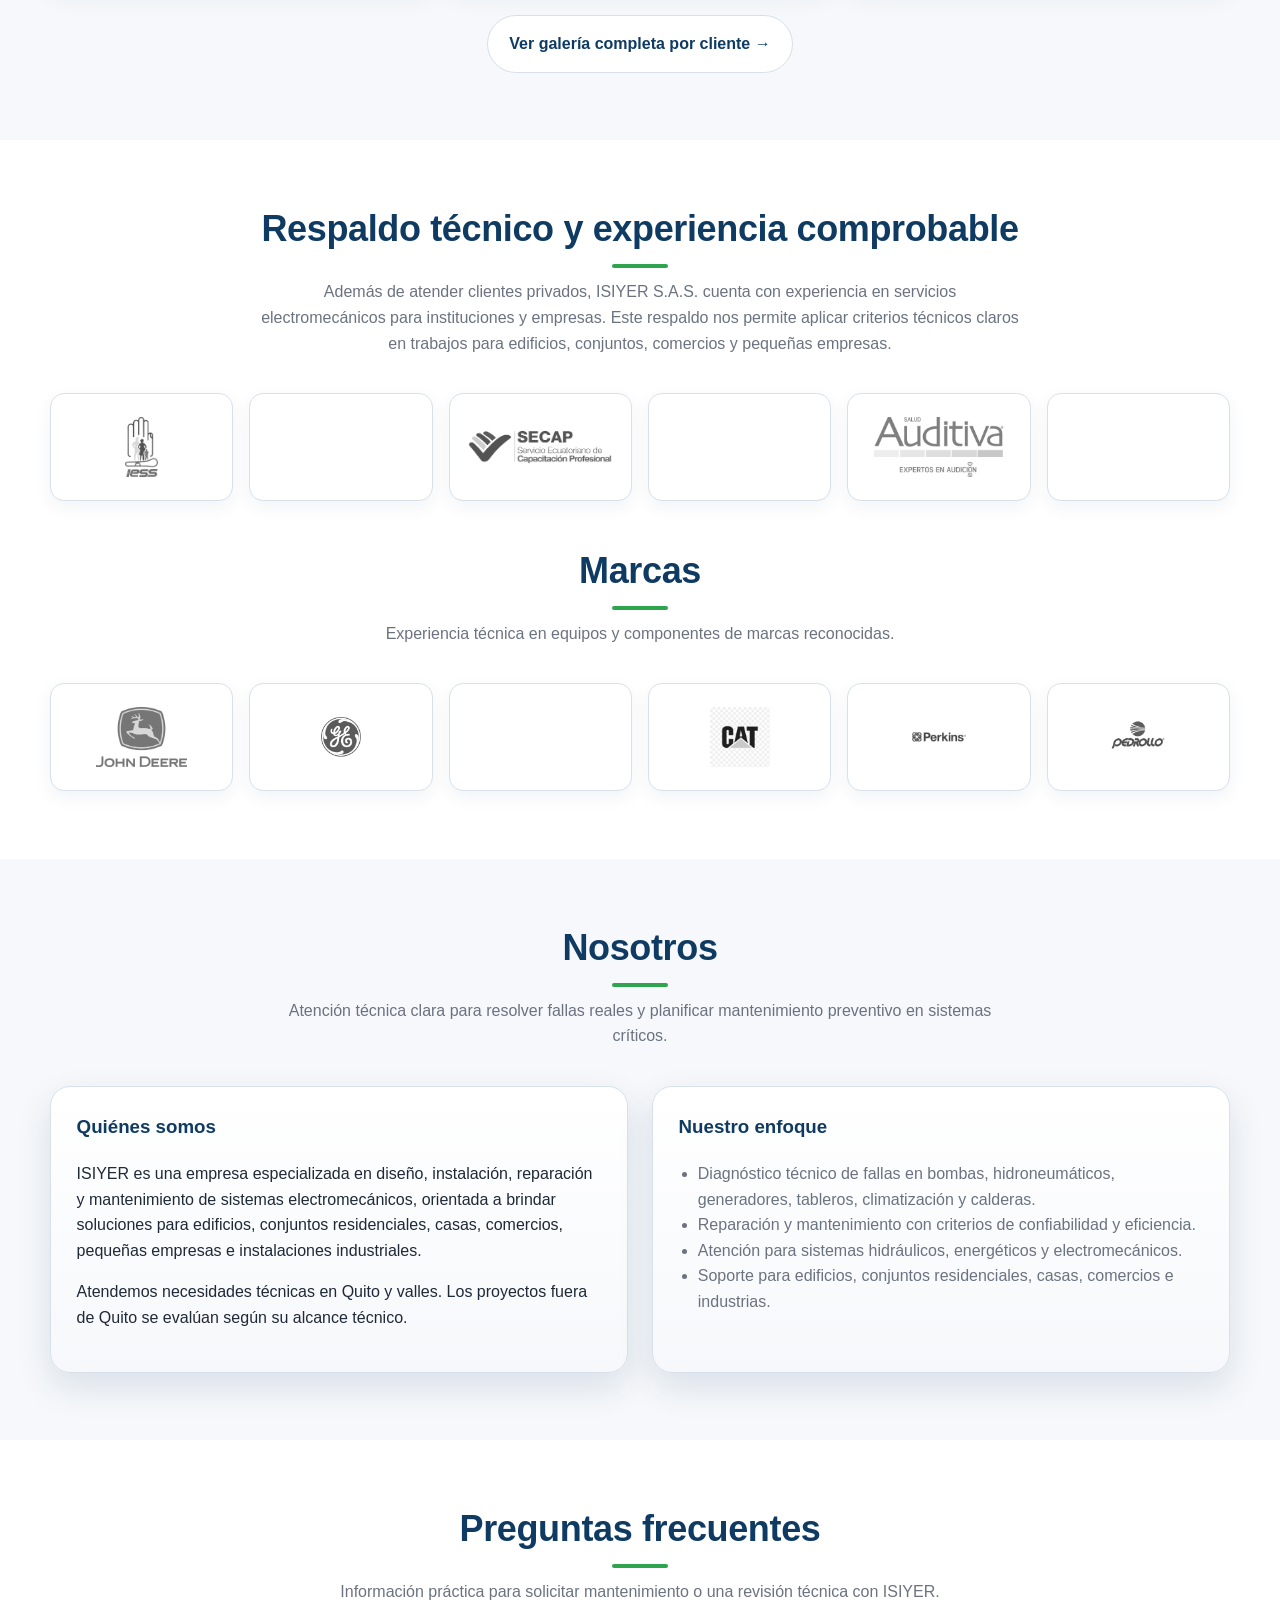
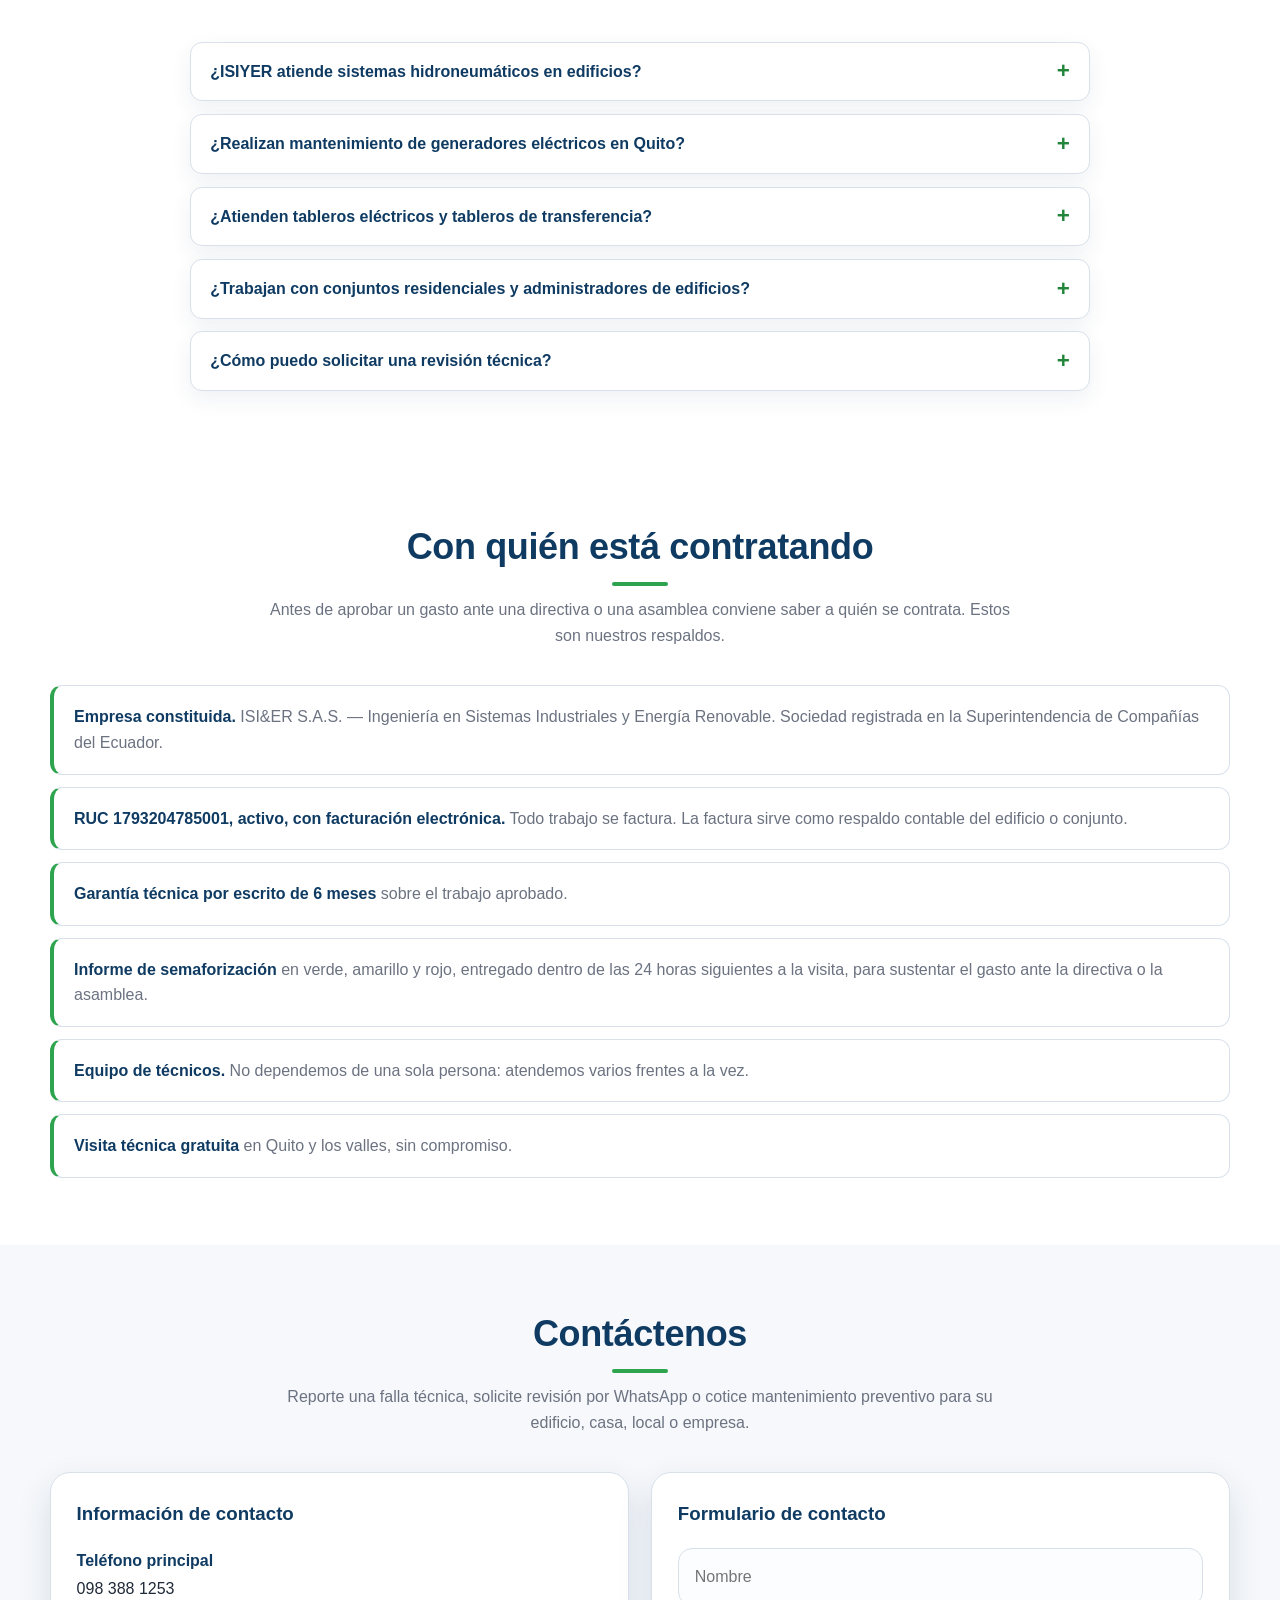
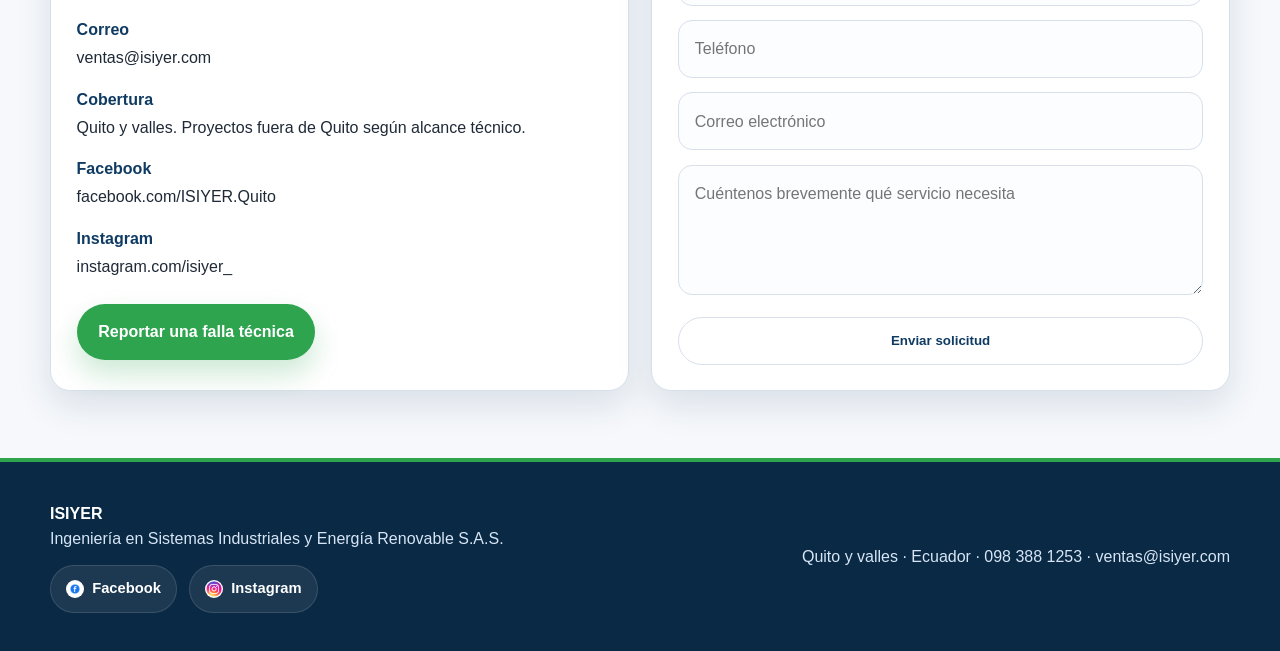
==== commit 9ce103f8: "Menu de servicios en el orden del dueno: bombas de agua, bombas de calor, generadores" ====
--- a/index.html
+++ b/index.html
@@ -1162,12 +1162,7 @@
             <details class="services-menu">
               <summary aria-label="Abrir menú de servicios" aria-expanded="false">Servicios</summary>
               <ul class="services-submenu">
-                <li><a href="bombas-de-agua.html">Bombas e hidroneumáticos</a></li><li><a href="cisternas.html">Limpieza de cisternas</a></li>
-                <li><a href="generadores-electricos.html">Generadores eléctricos</a></li>
-                <li><a href="tableros-electricos.html">Tableros eléctricos</a></li>
-                <li><a href="aire-acondicionado.html">Climatización</a></li>
-                <li><a href="calderas.html">Calderas</a></li>
-                <li><a href="bombas-de-calor.html">Bombas de calor</a></li>
+                <li><a href="bombas-de-agua.html">Bombas e hidroneumáticos</a></li><li><a href="bombas-de-calor.html">Bombas de calor</a></li><li><a href="generadores-electricos.html">Generadores eléctricos</a></li><li><a href="cisternas.html">Limpieza de cisternas</a></li><li><a href="tableros-electricos.html">Tableros eléctricos</a></li><li><a href="aire-acondicionado.html">Climatización</a></li><li><a href="calderas.html">Calderas</a></li>
               </ul>
             </details>
           </li>
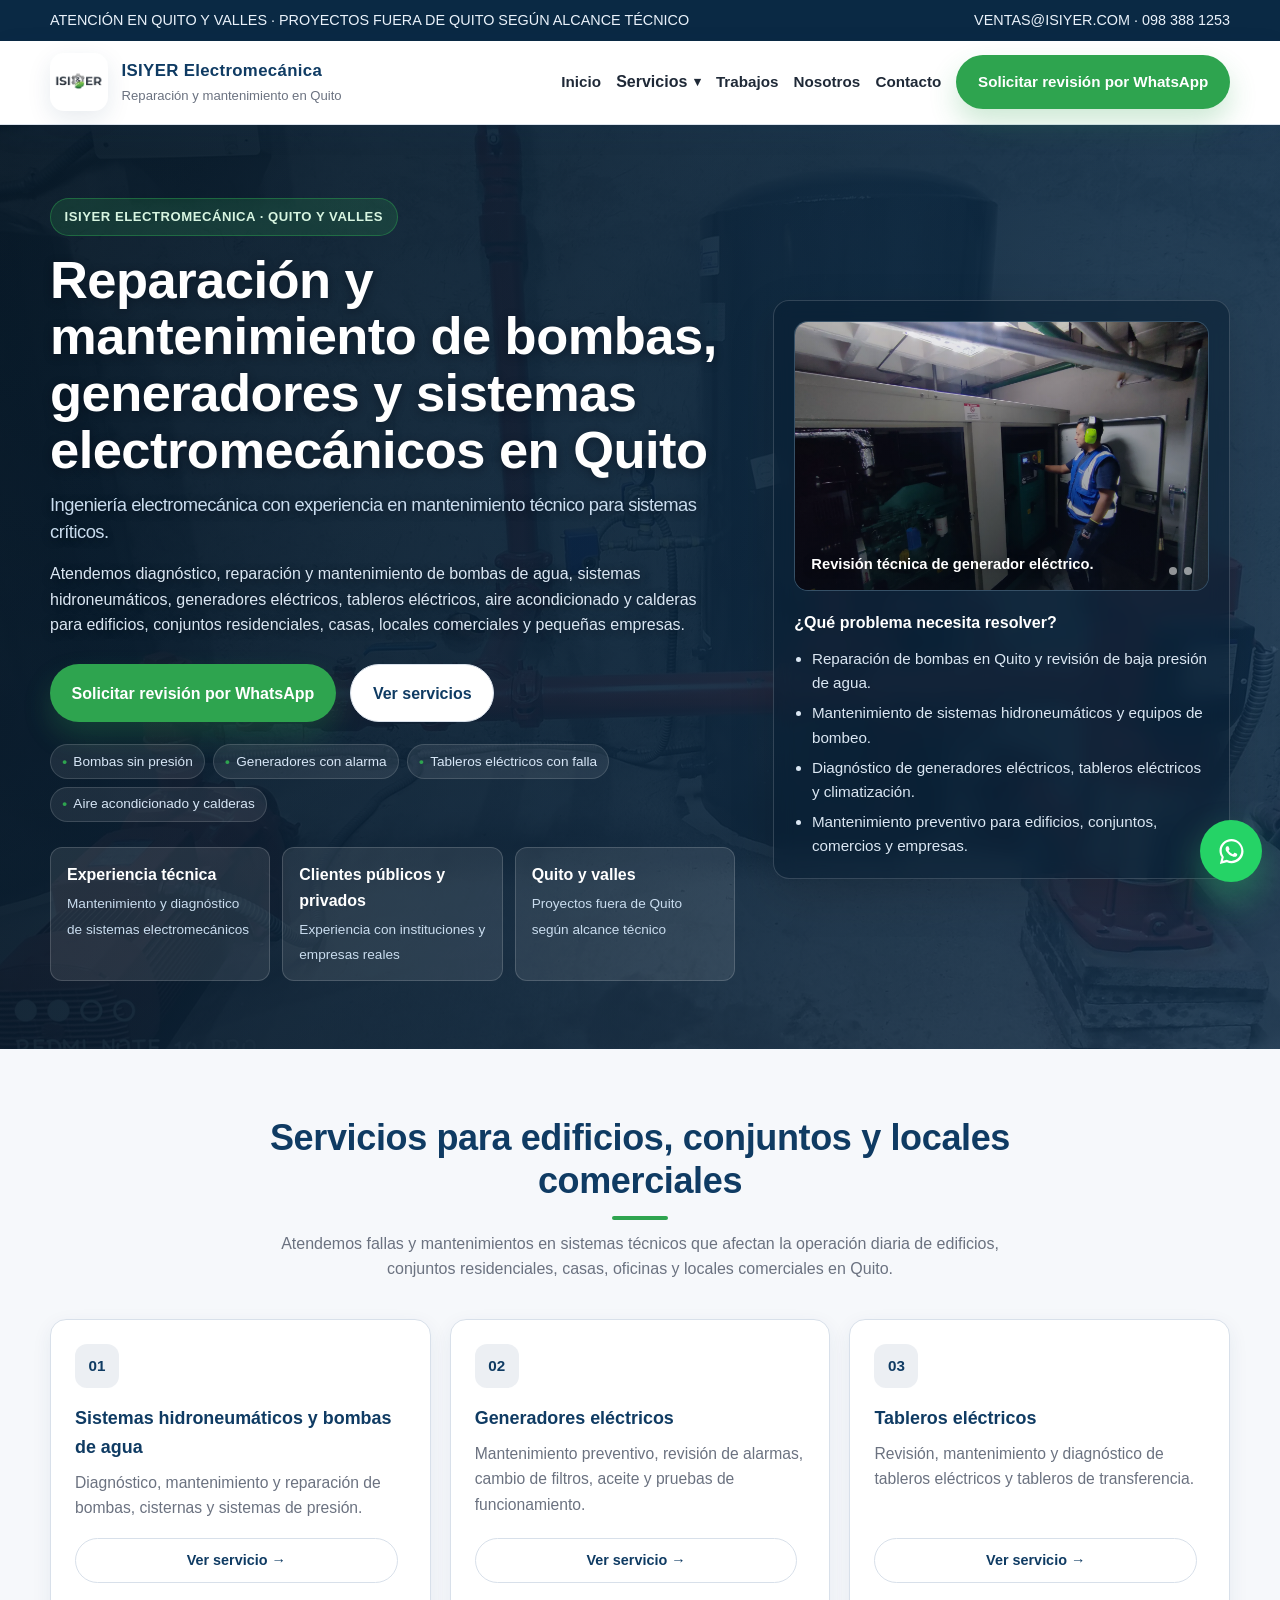
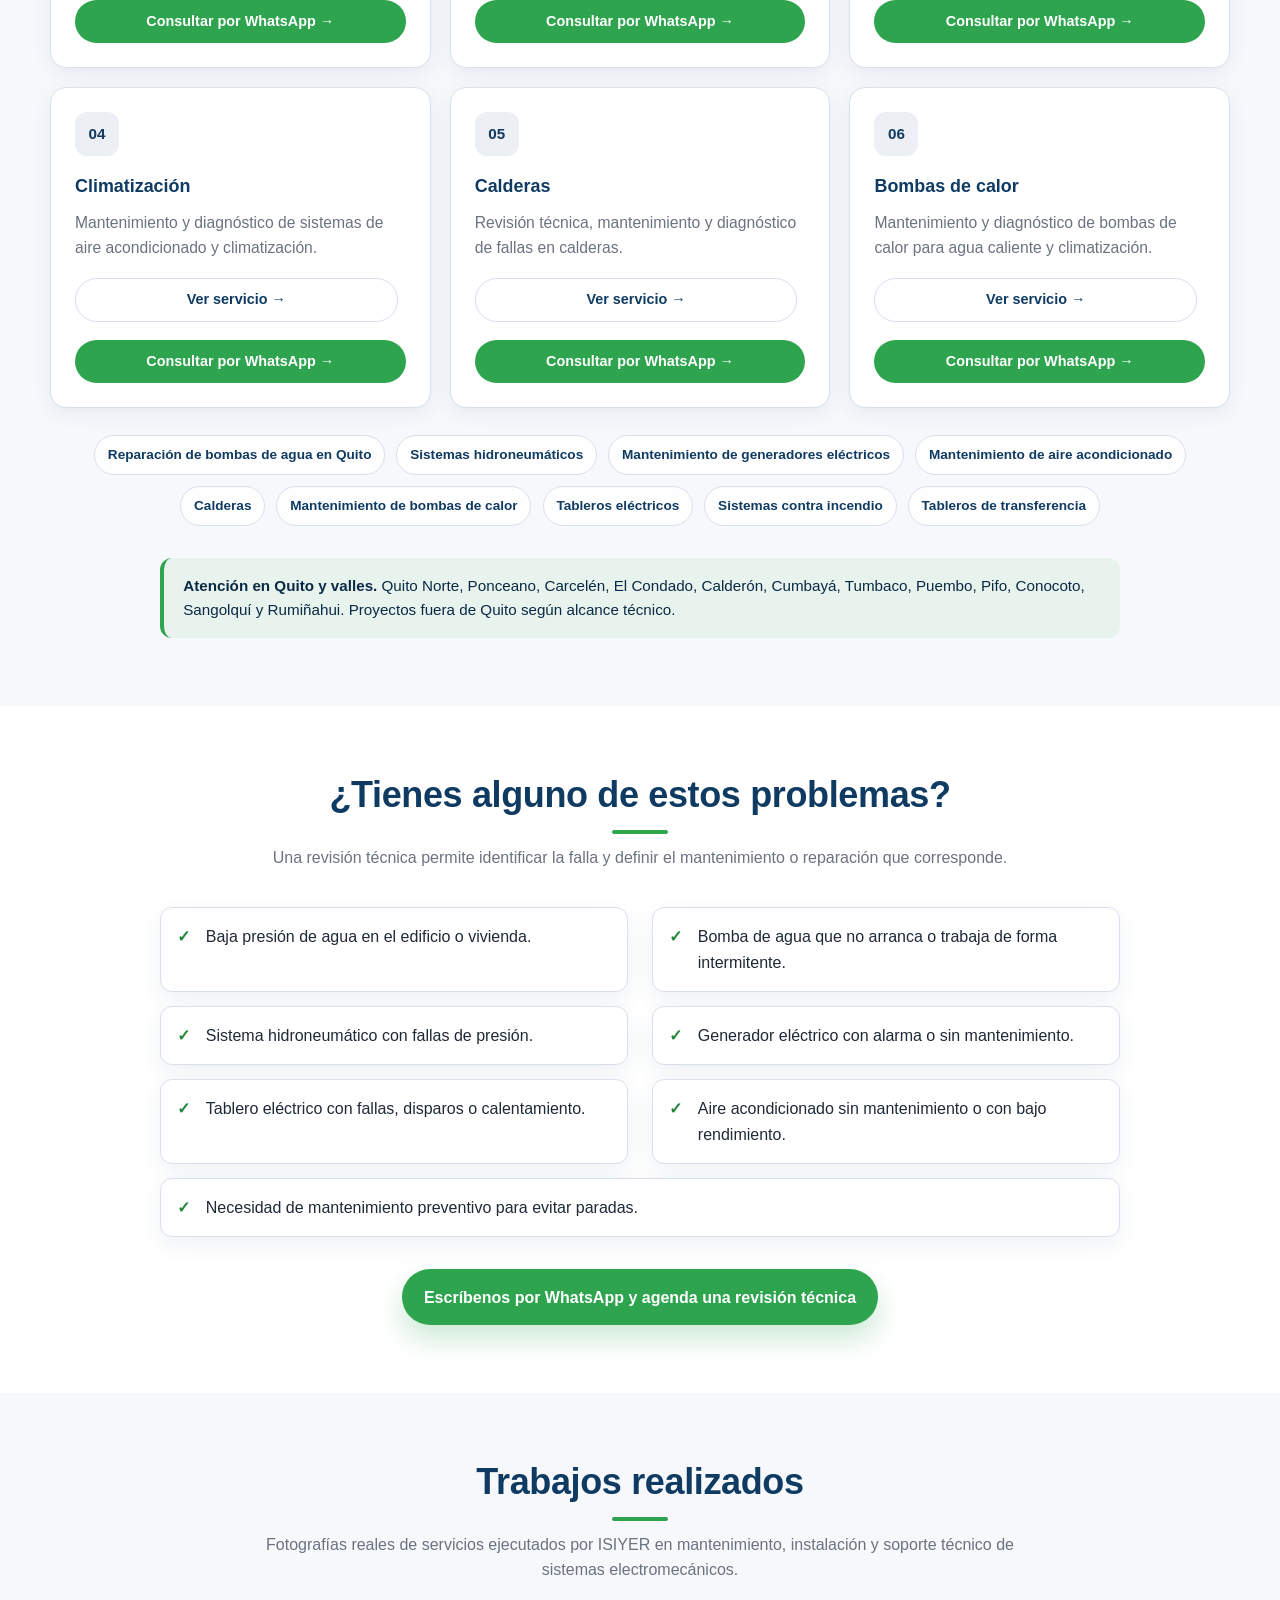
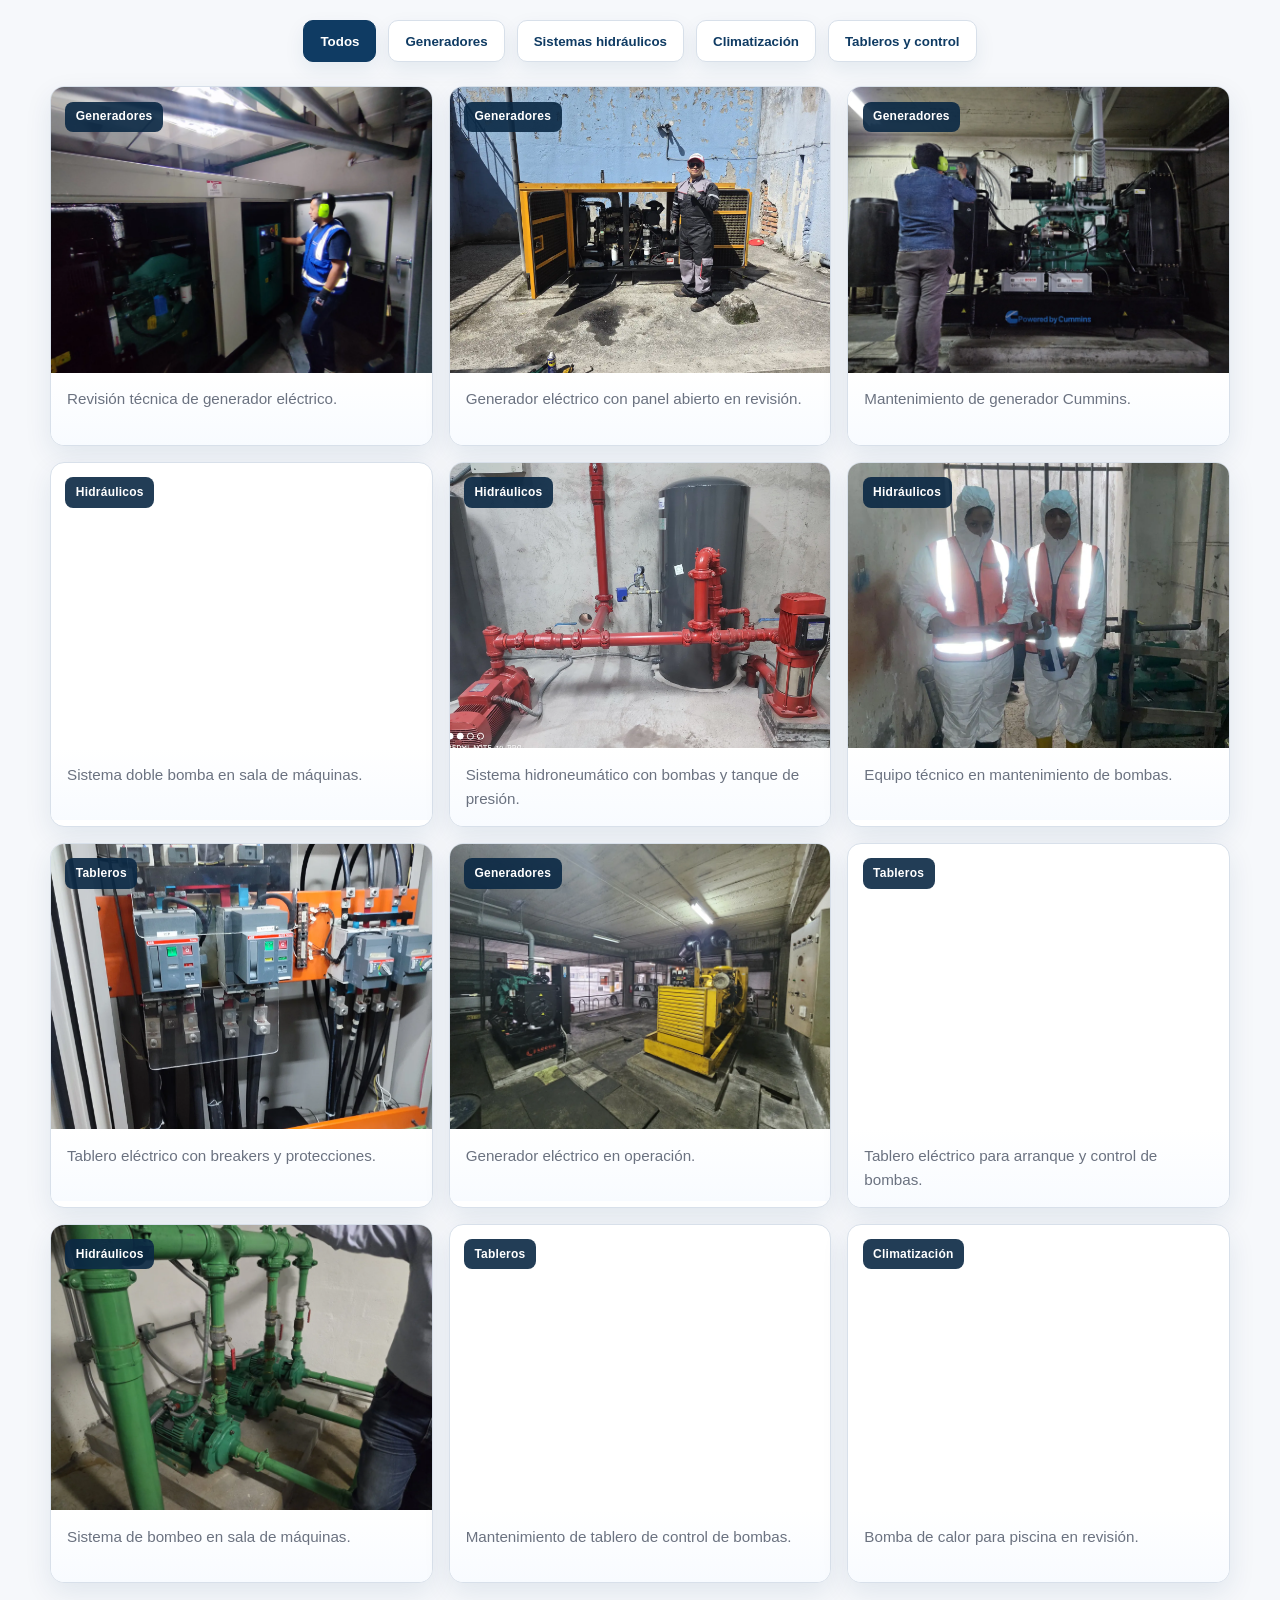
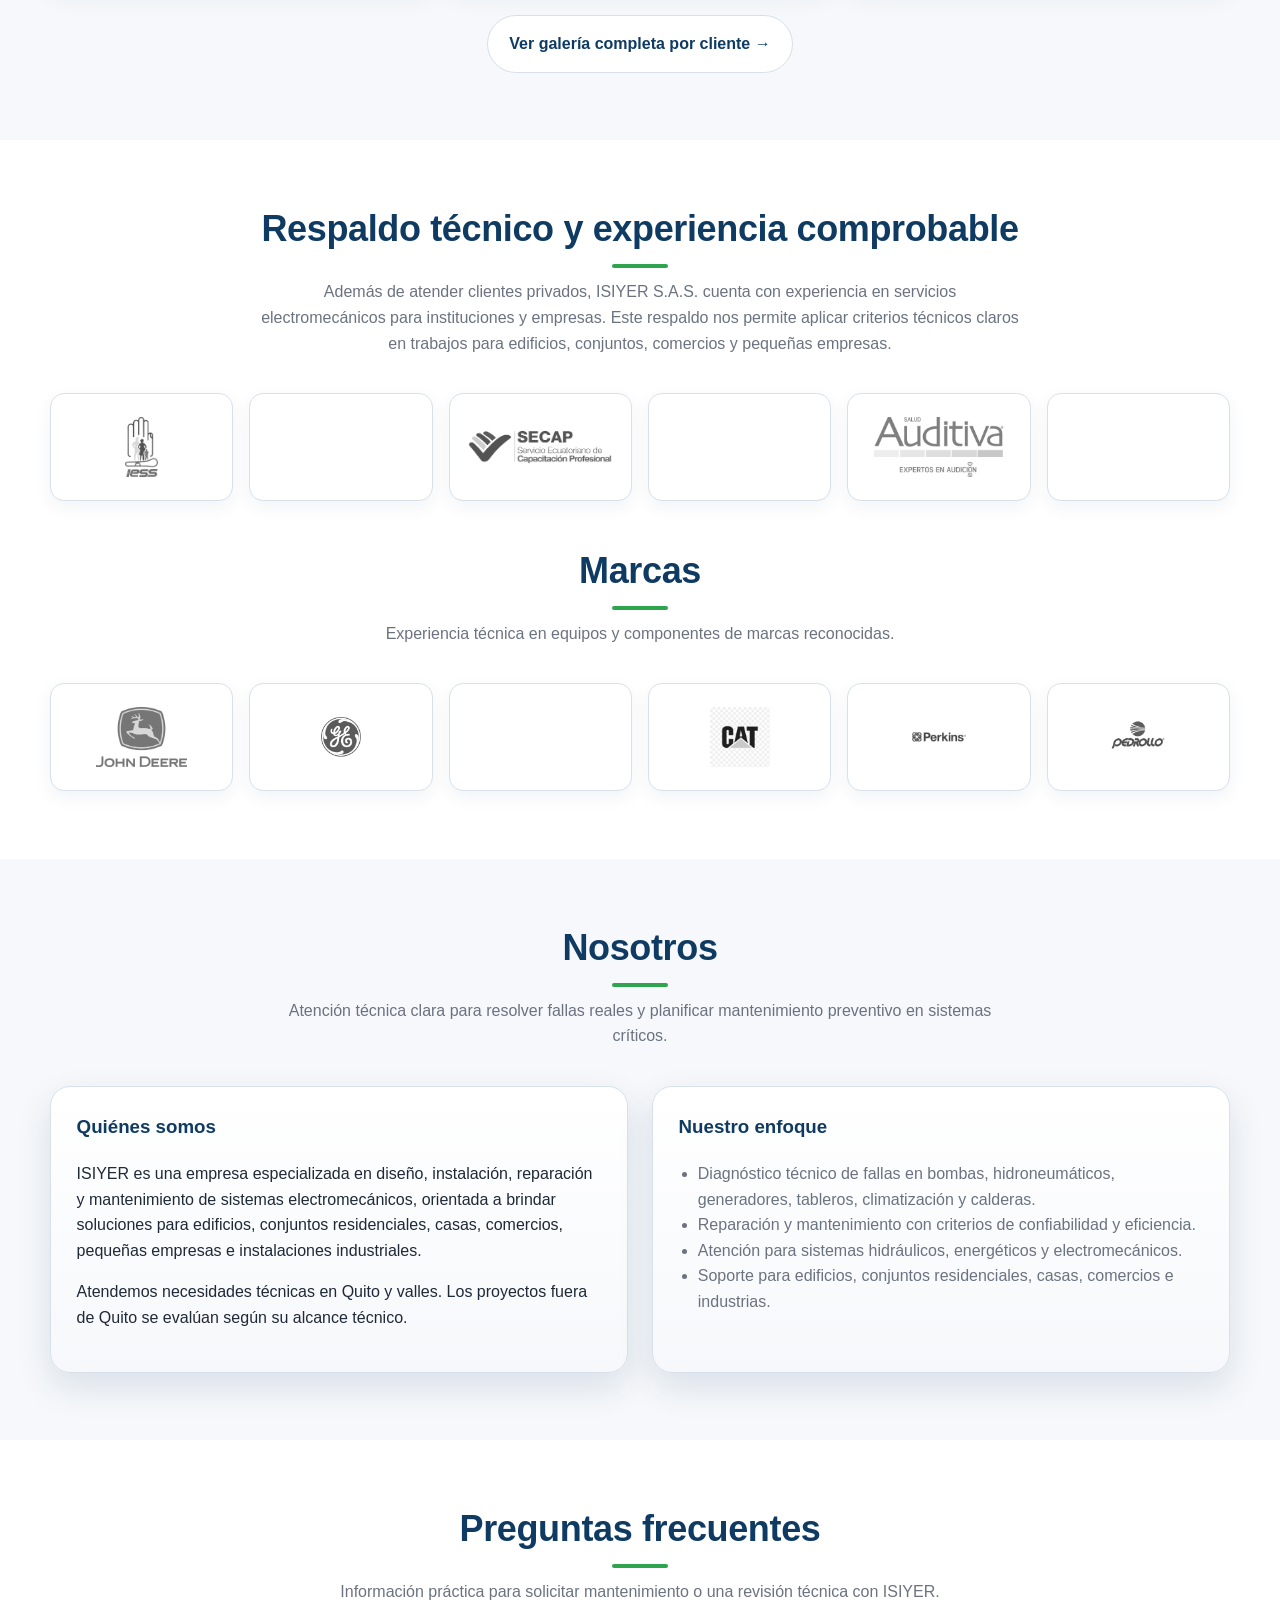
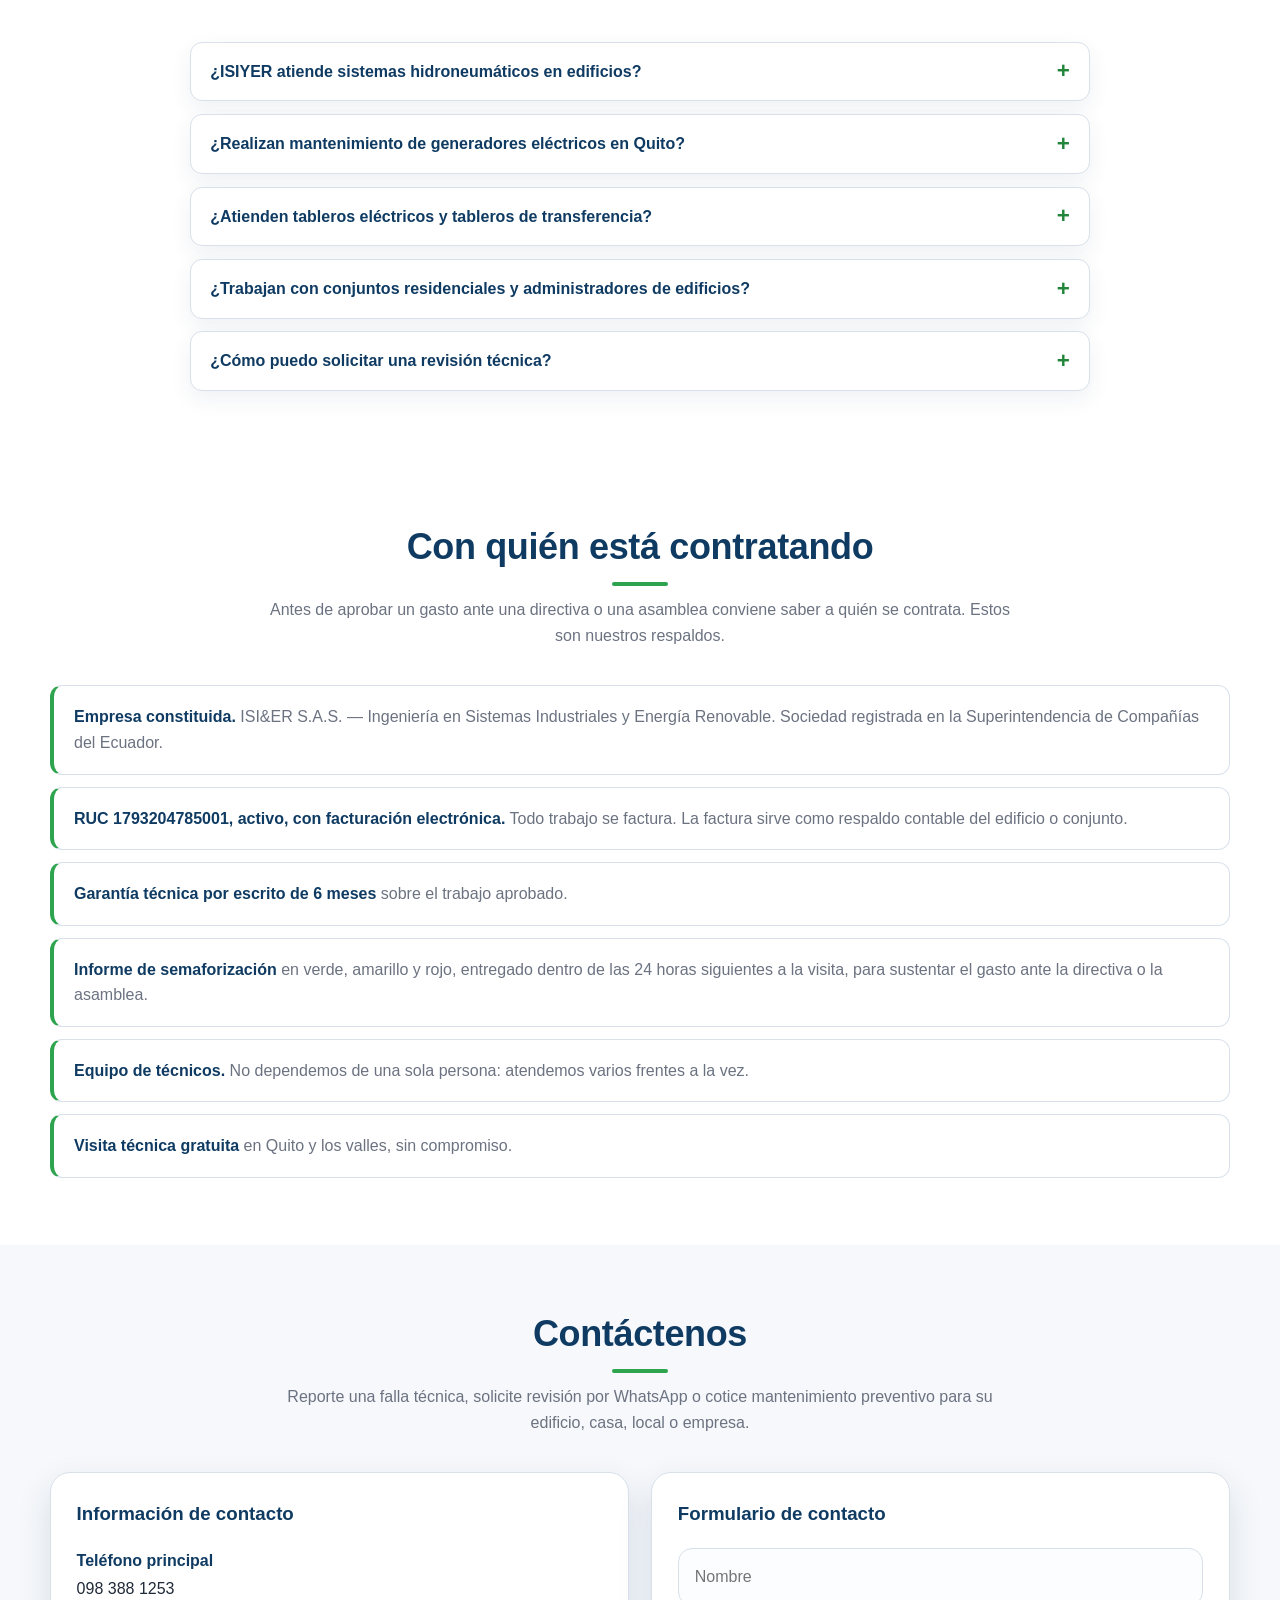
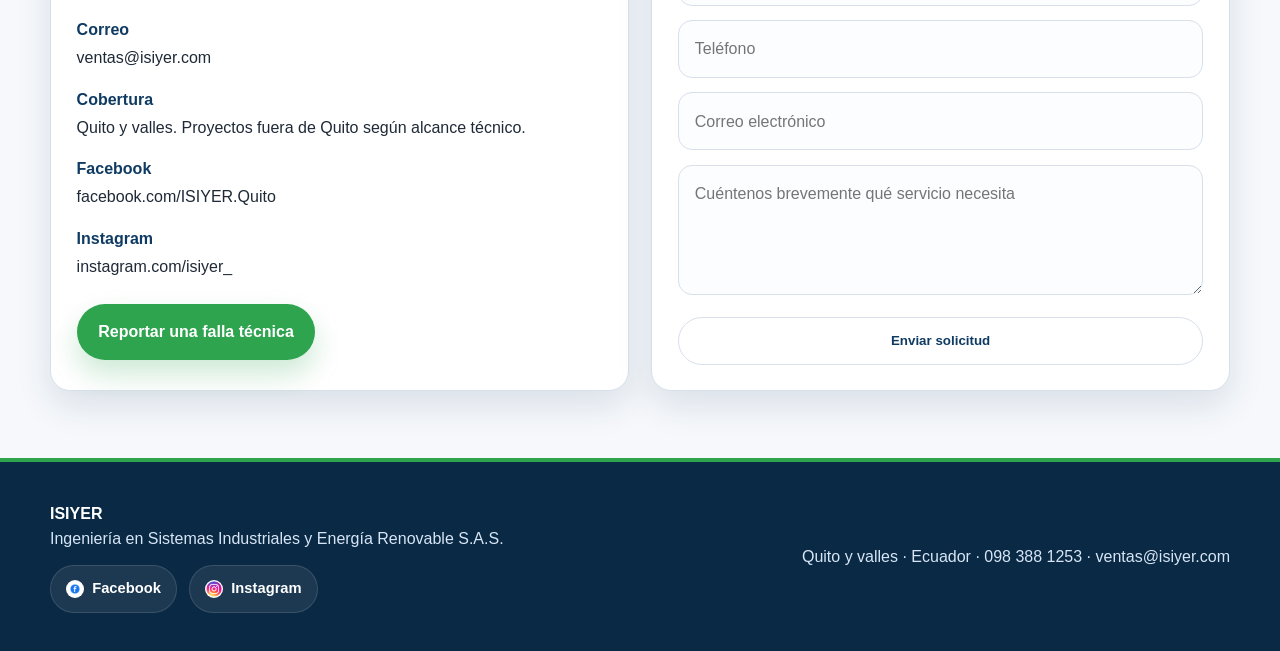
==== commit e120156c: "Enlace a edificios y condominios en el menu de servicios (no en bombas-de-agua) y en el sitemap Co-A" ====
--- a/index.html
+++ b/index.html
@@ -1162,7 +1162,7 @@
             <details class="services-menu">
               <summary aria-label="Abrir menú de servicios" aria-expanded="false">Servicios</summary>
               <ul class="services-submenu">
-                <li><a href="bombas-de-agua.html">Bombas e hidroneumáticos</a></li><li><a href="bombas-de-calor.html">Bombas de calor</a></li><li><a href="generadores-electricos.html">Generadores eléctricos</a></li><li><a href="cisternas.html">Limpieza de cisternas</a></li><li><a href="tableros-electricos.html">Tableros eléctricos</a></li><li><a href="aire-acondicionado.html">Climatización</a></li><li><a href="calderas.html">Calderas</a></li>
+                <li><a href="bombas-de-agua.html">Bombas e hidroneumáticos</a></li><li><a href="bombas-de-calor.html">Bombas de calor</a></li><li><a href="generadores-electricos.html">Generadores eléctricos</a></li><li><a href="cisternas.html">Limpieza de cisternas</a></li><li><a href="tableros-electricos.html">Tableros eléctricos</a></li><li><a href="aire-acondicionado.html">Climatización</a></li><li><a href="calderas.html">Calderas</a></li><li><a href="edificios-y-condominios.html">Edificios y condominios</a></li>
               </ul>
             </details>
           </li>
